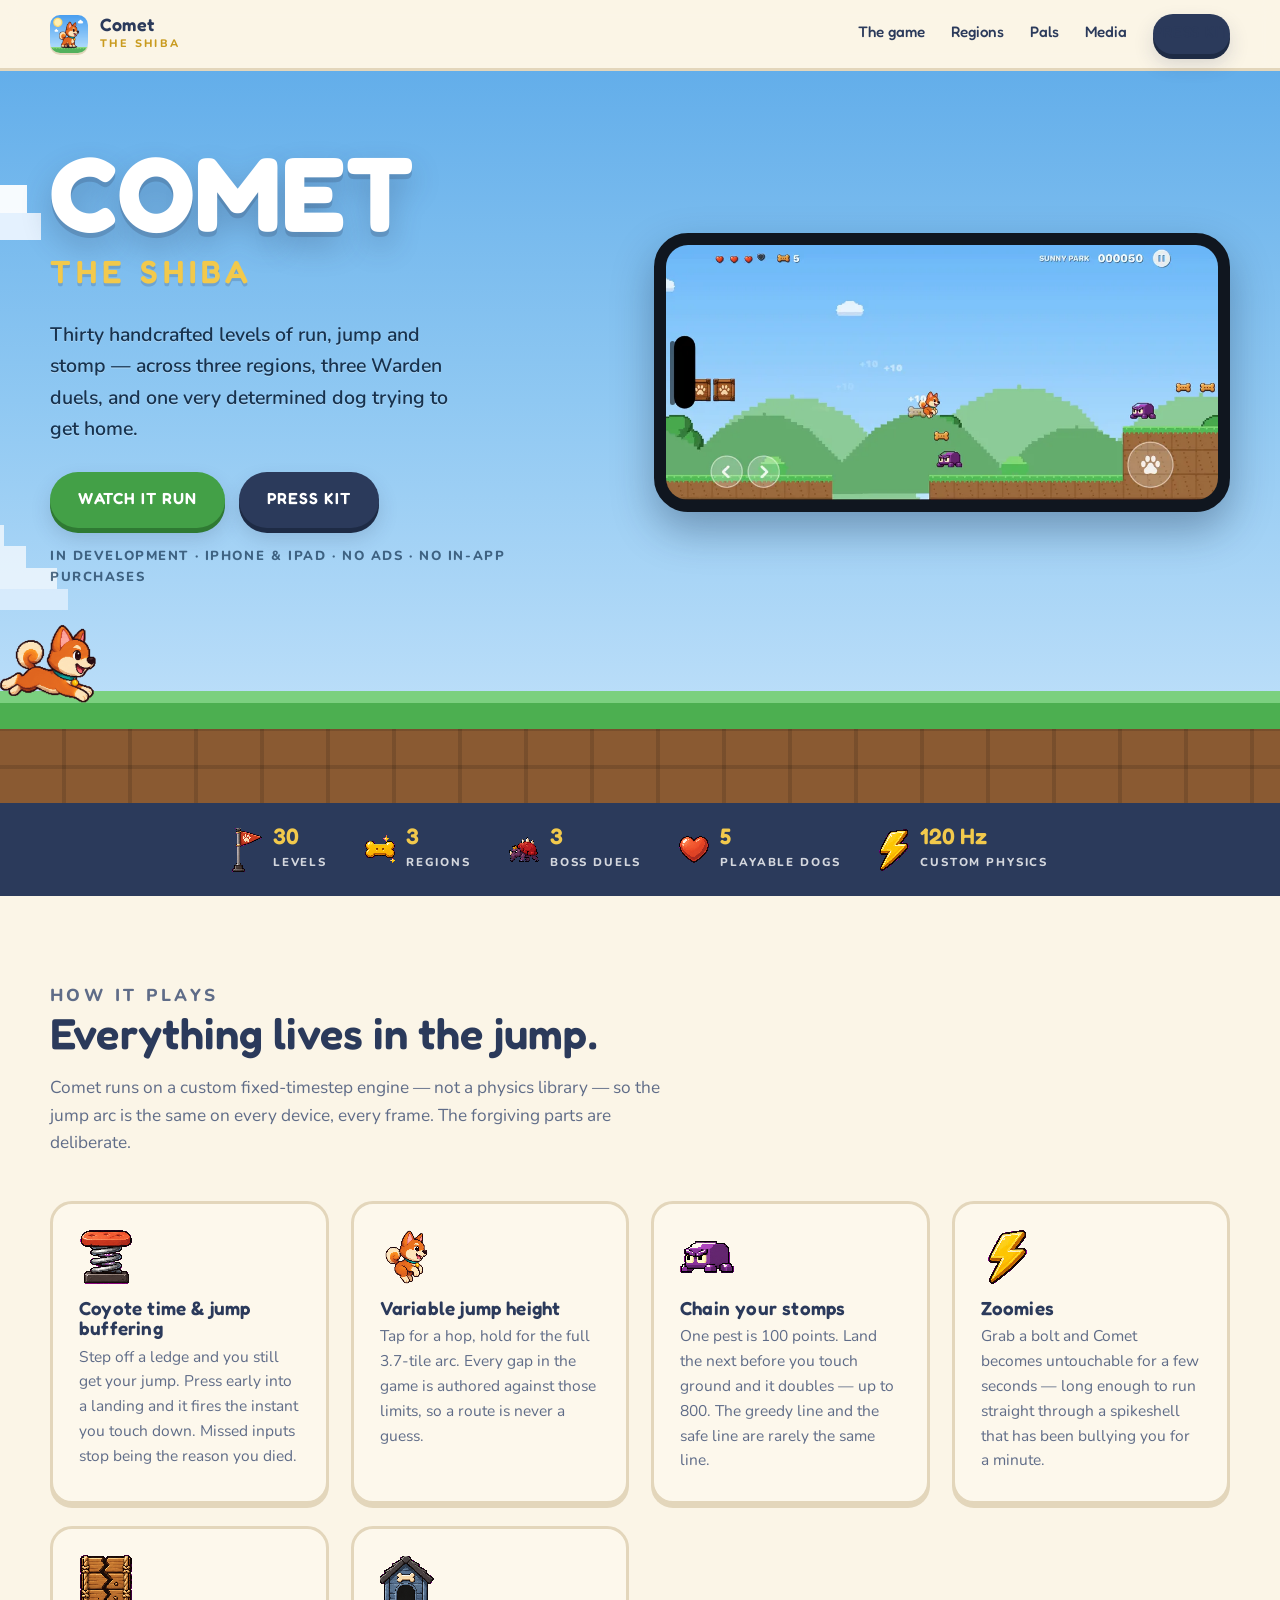
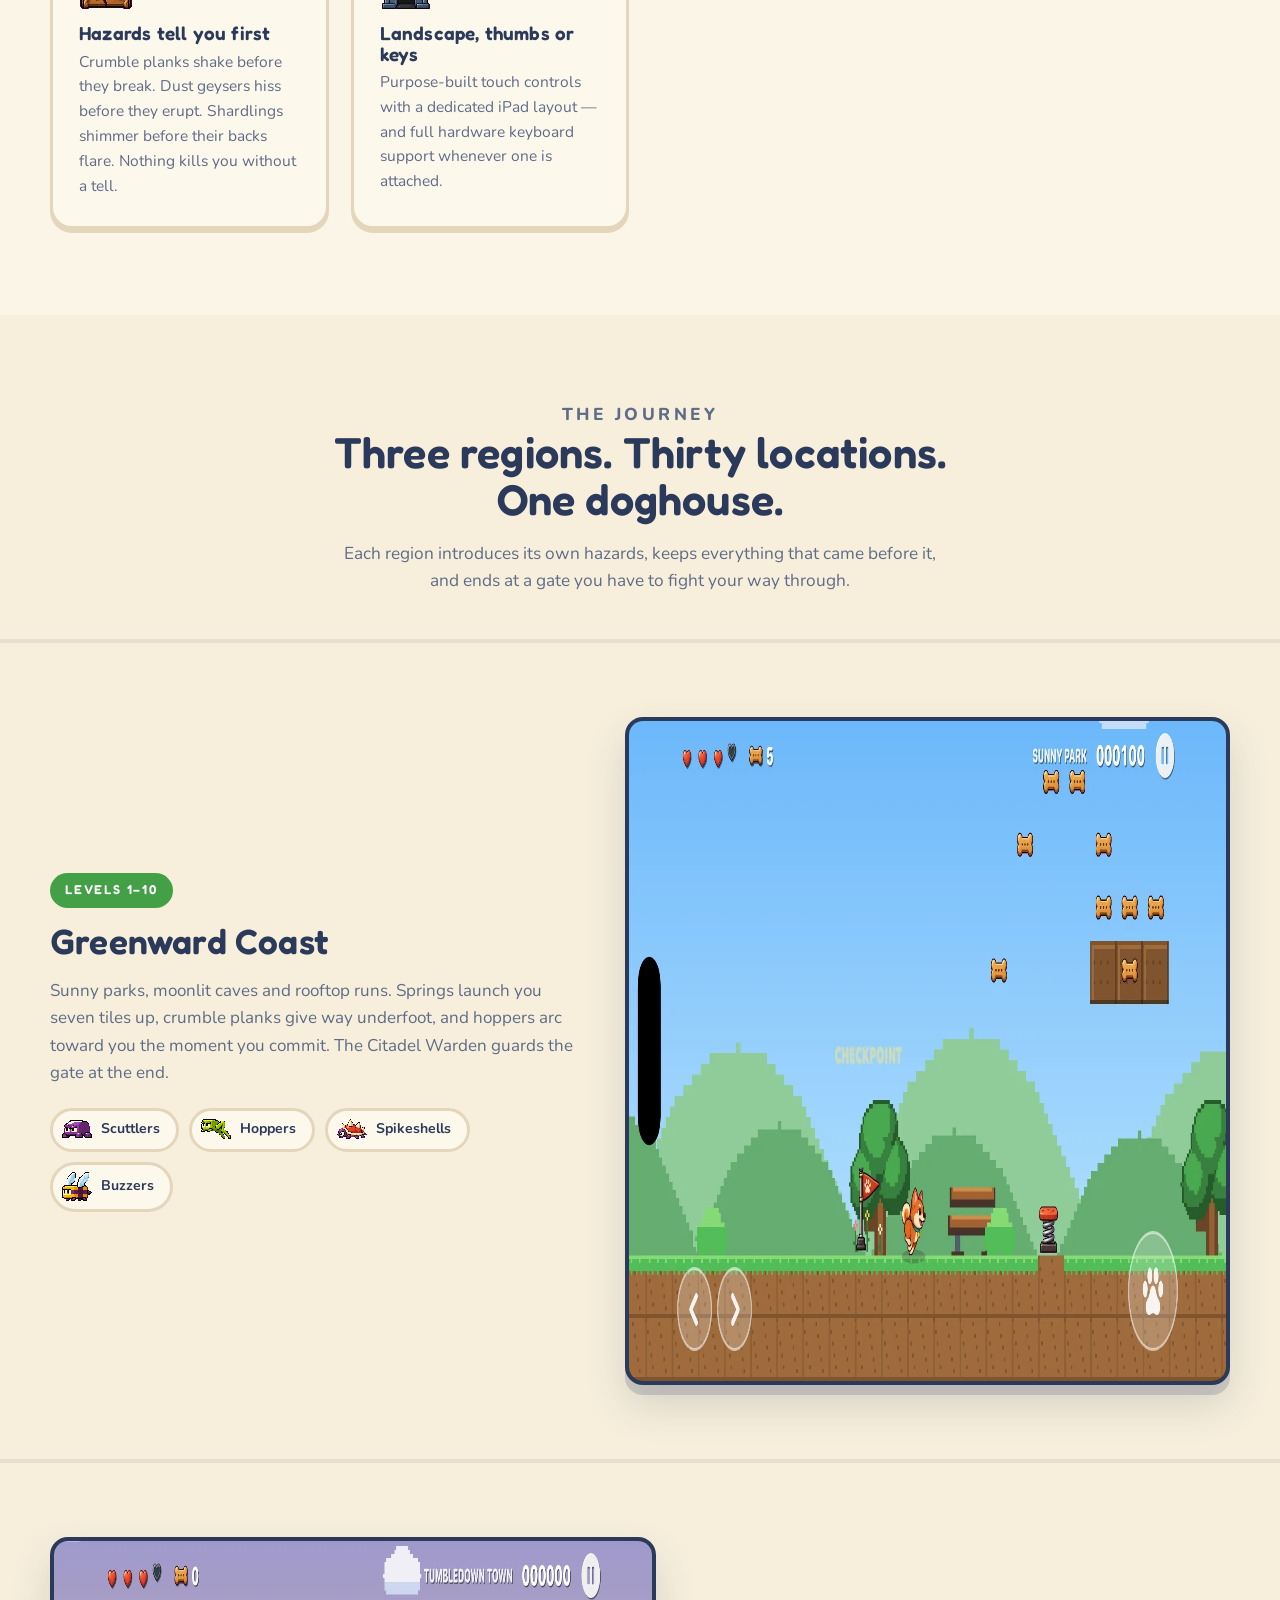
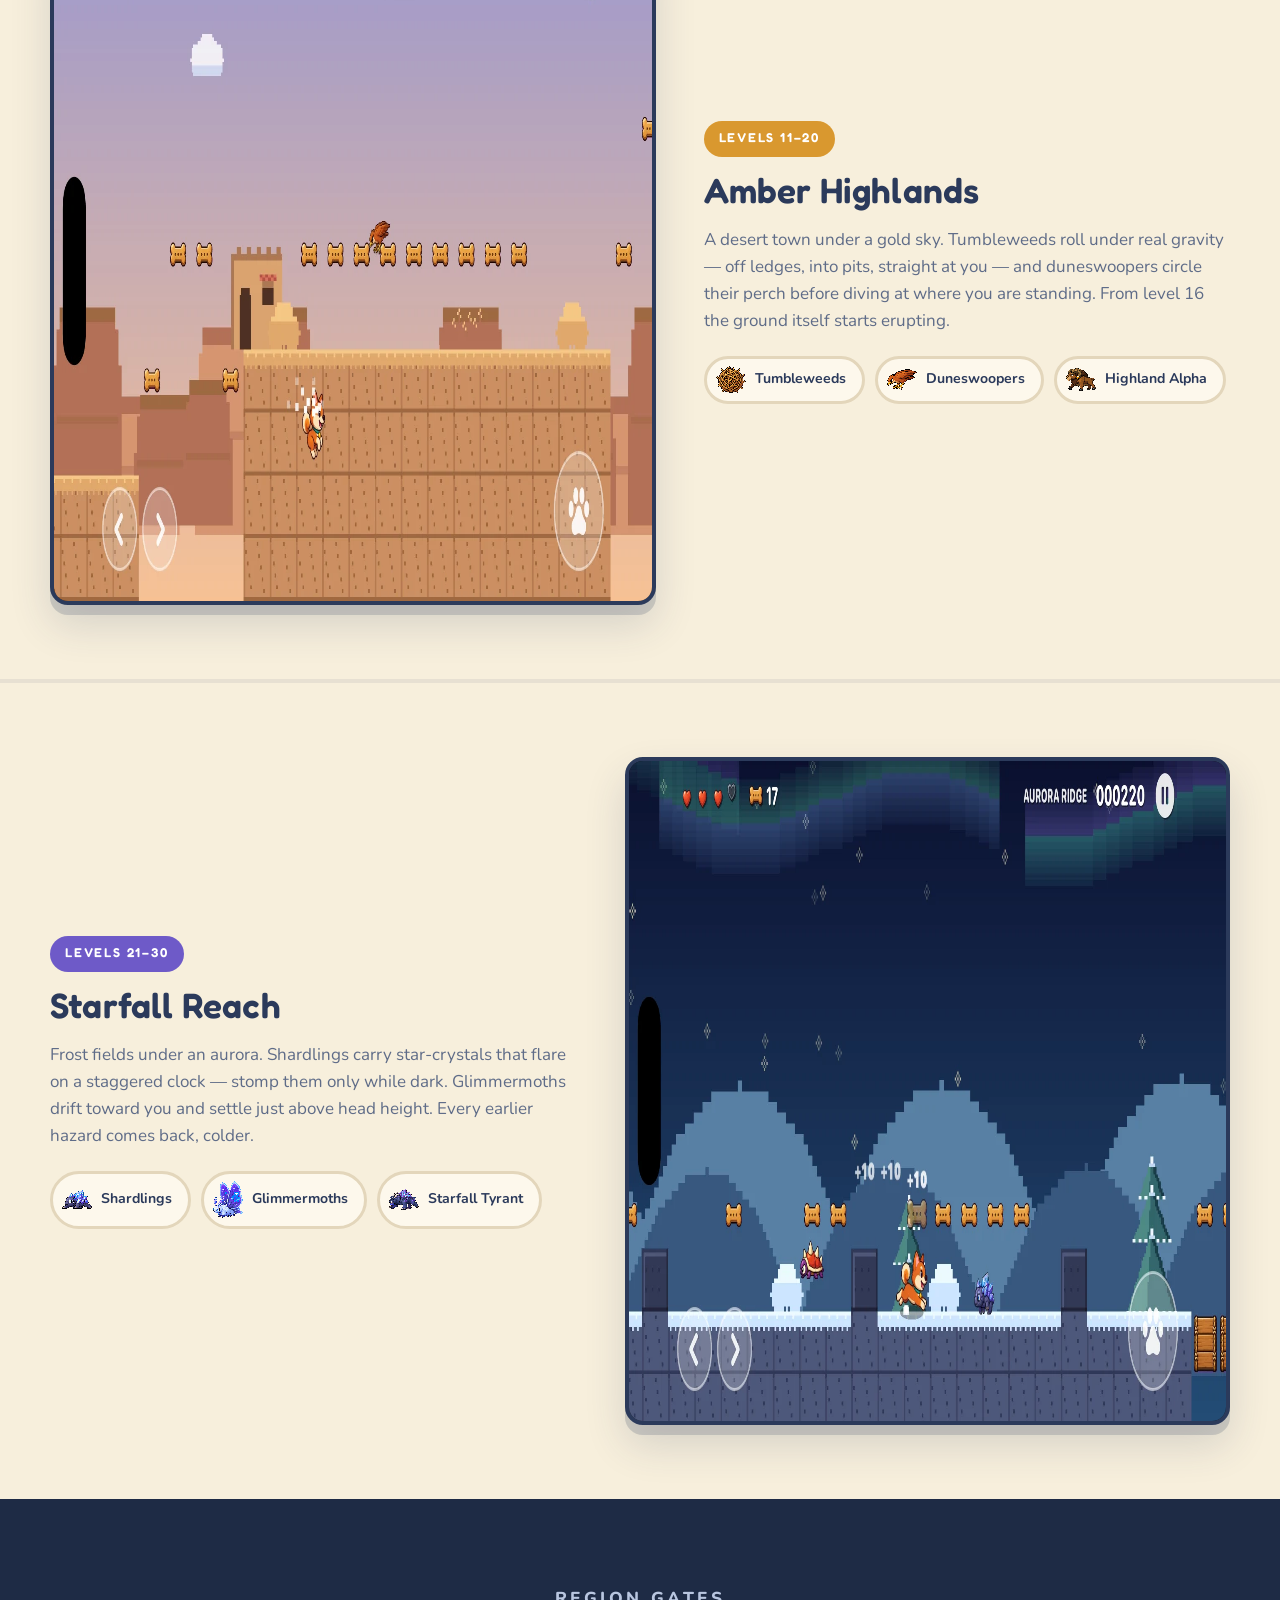
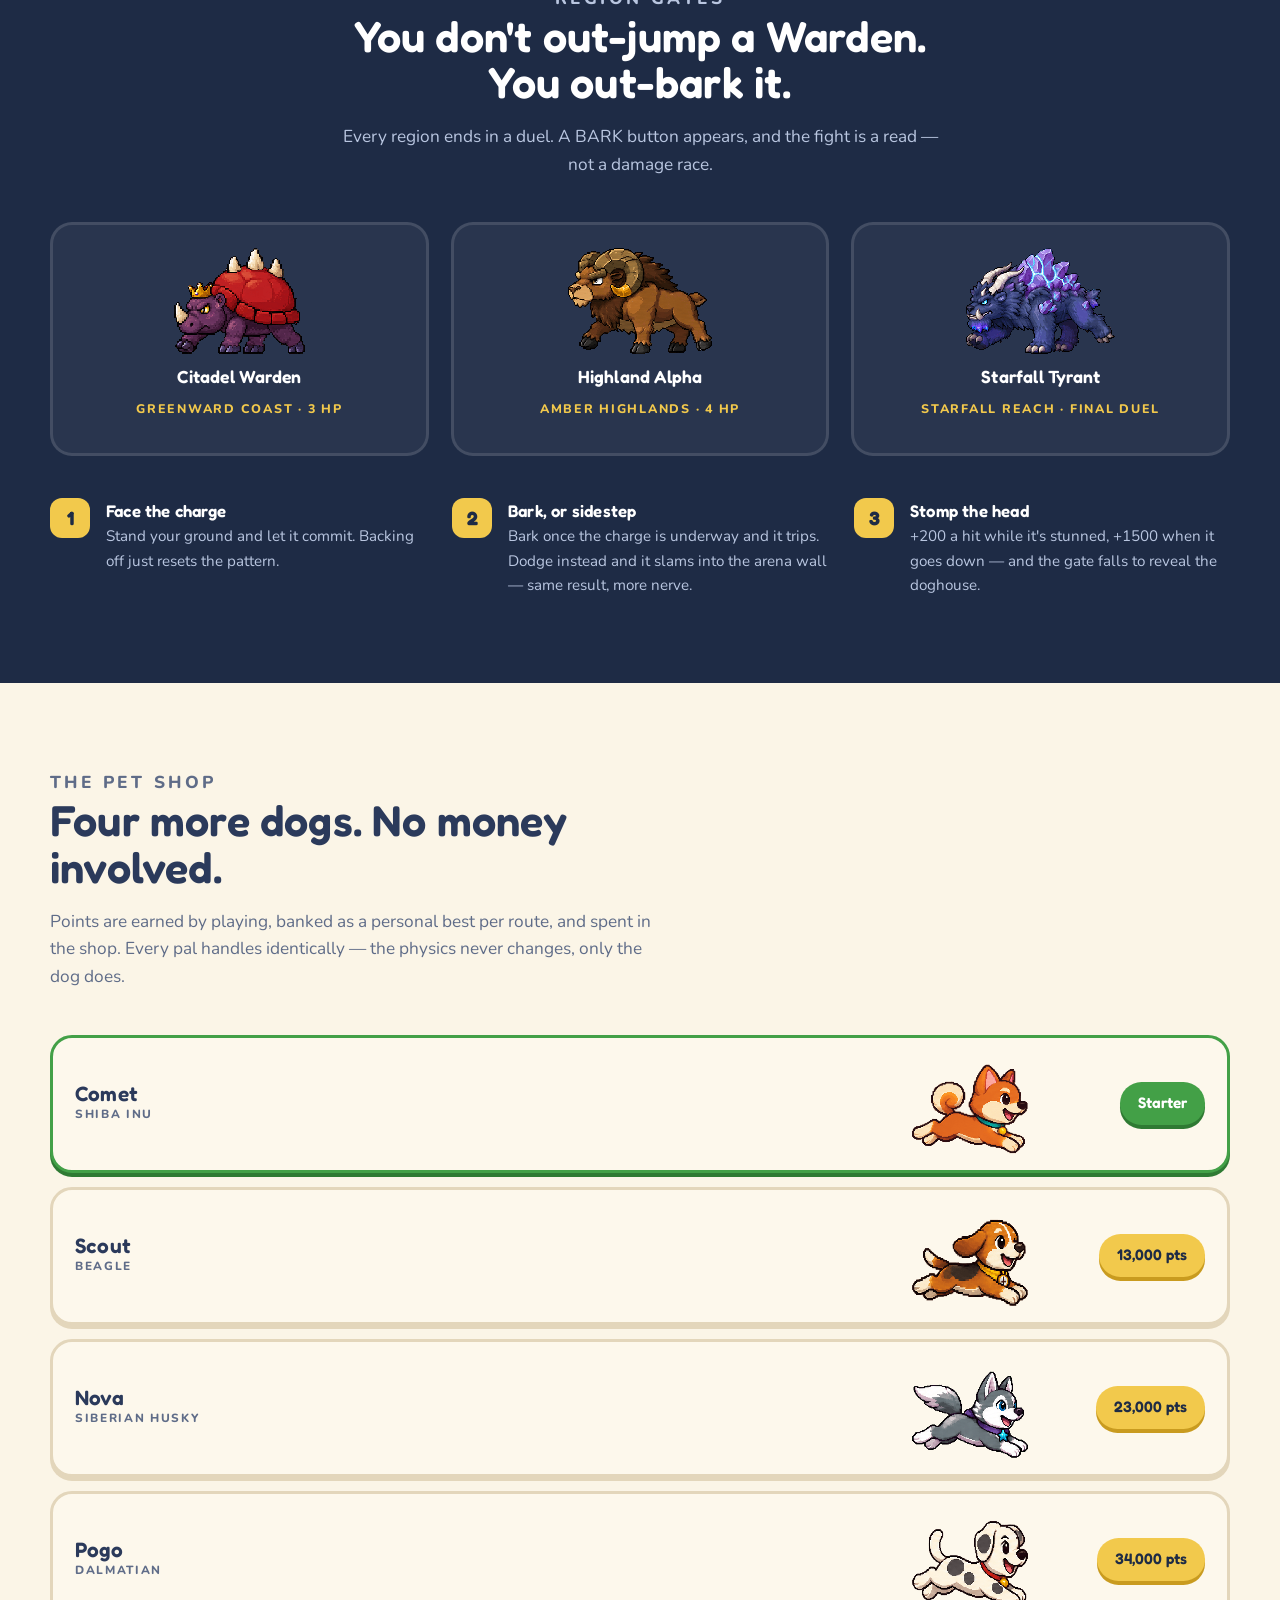
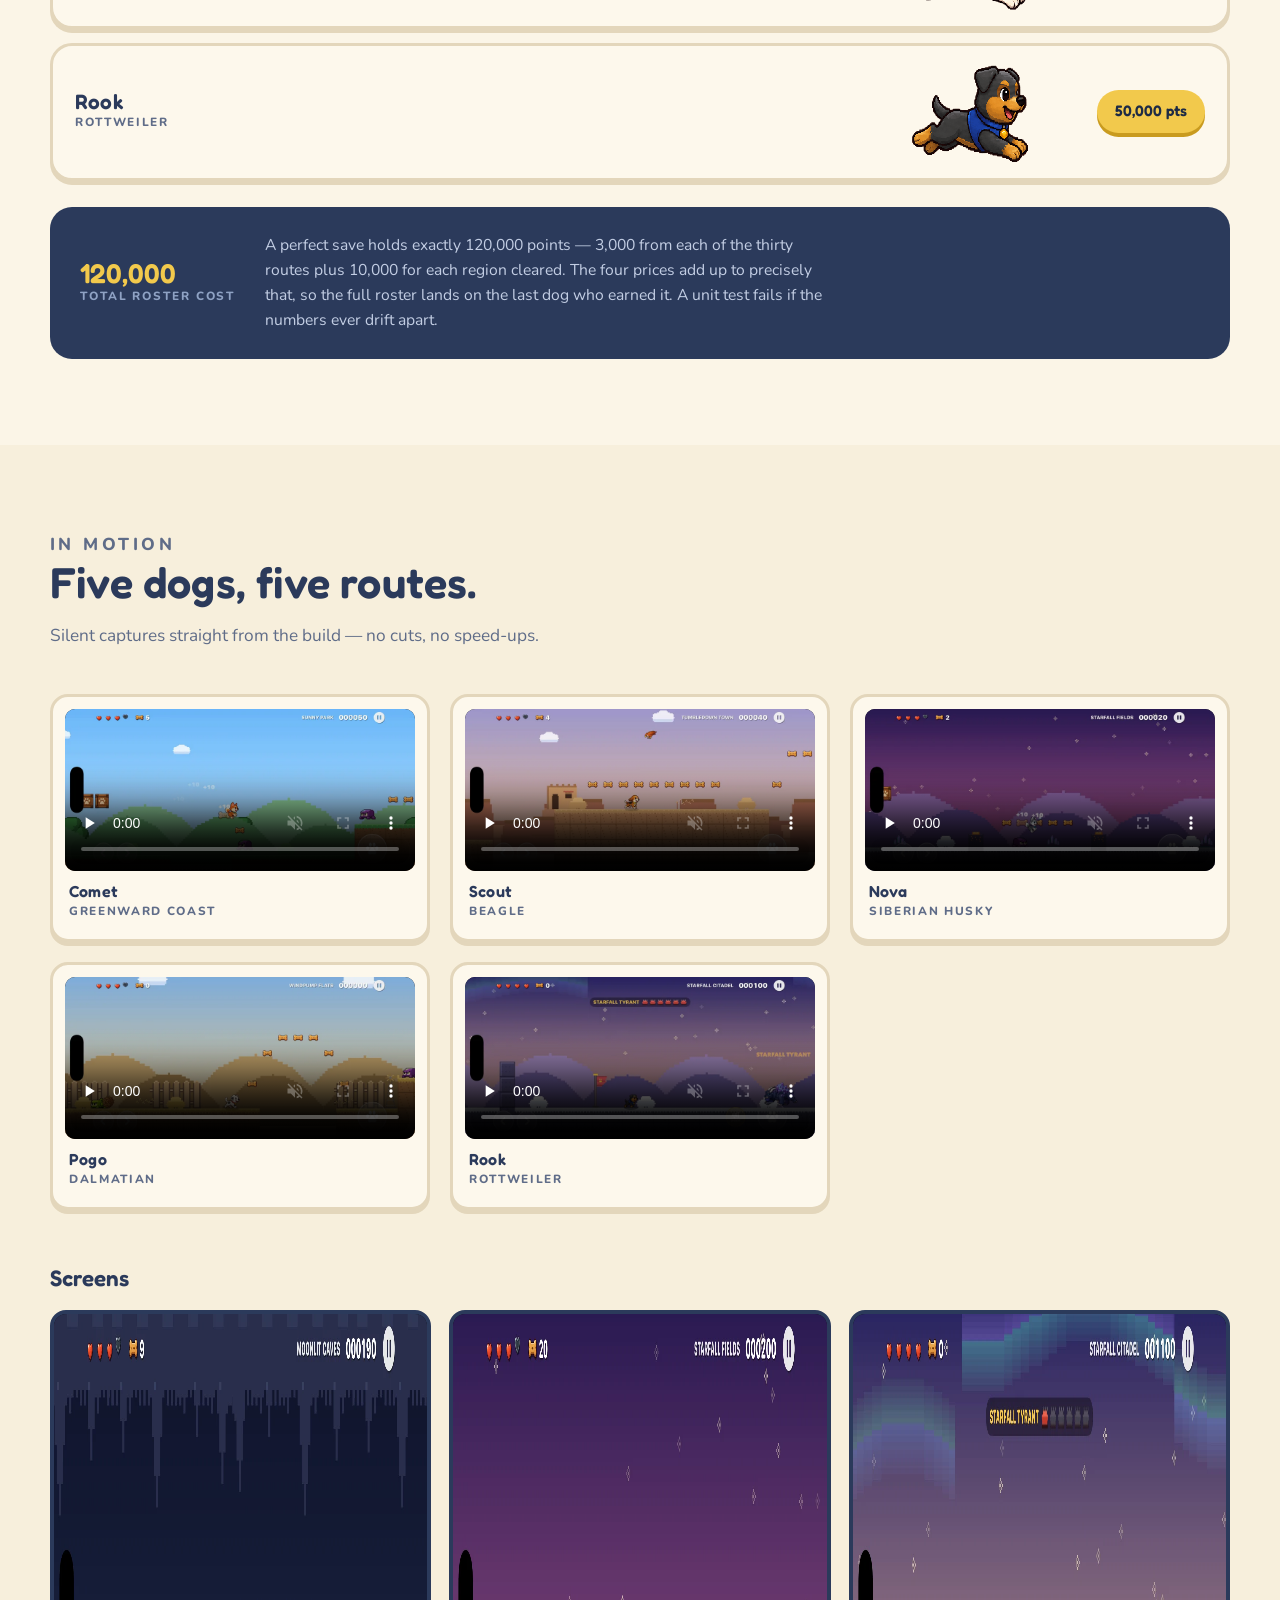
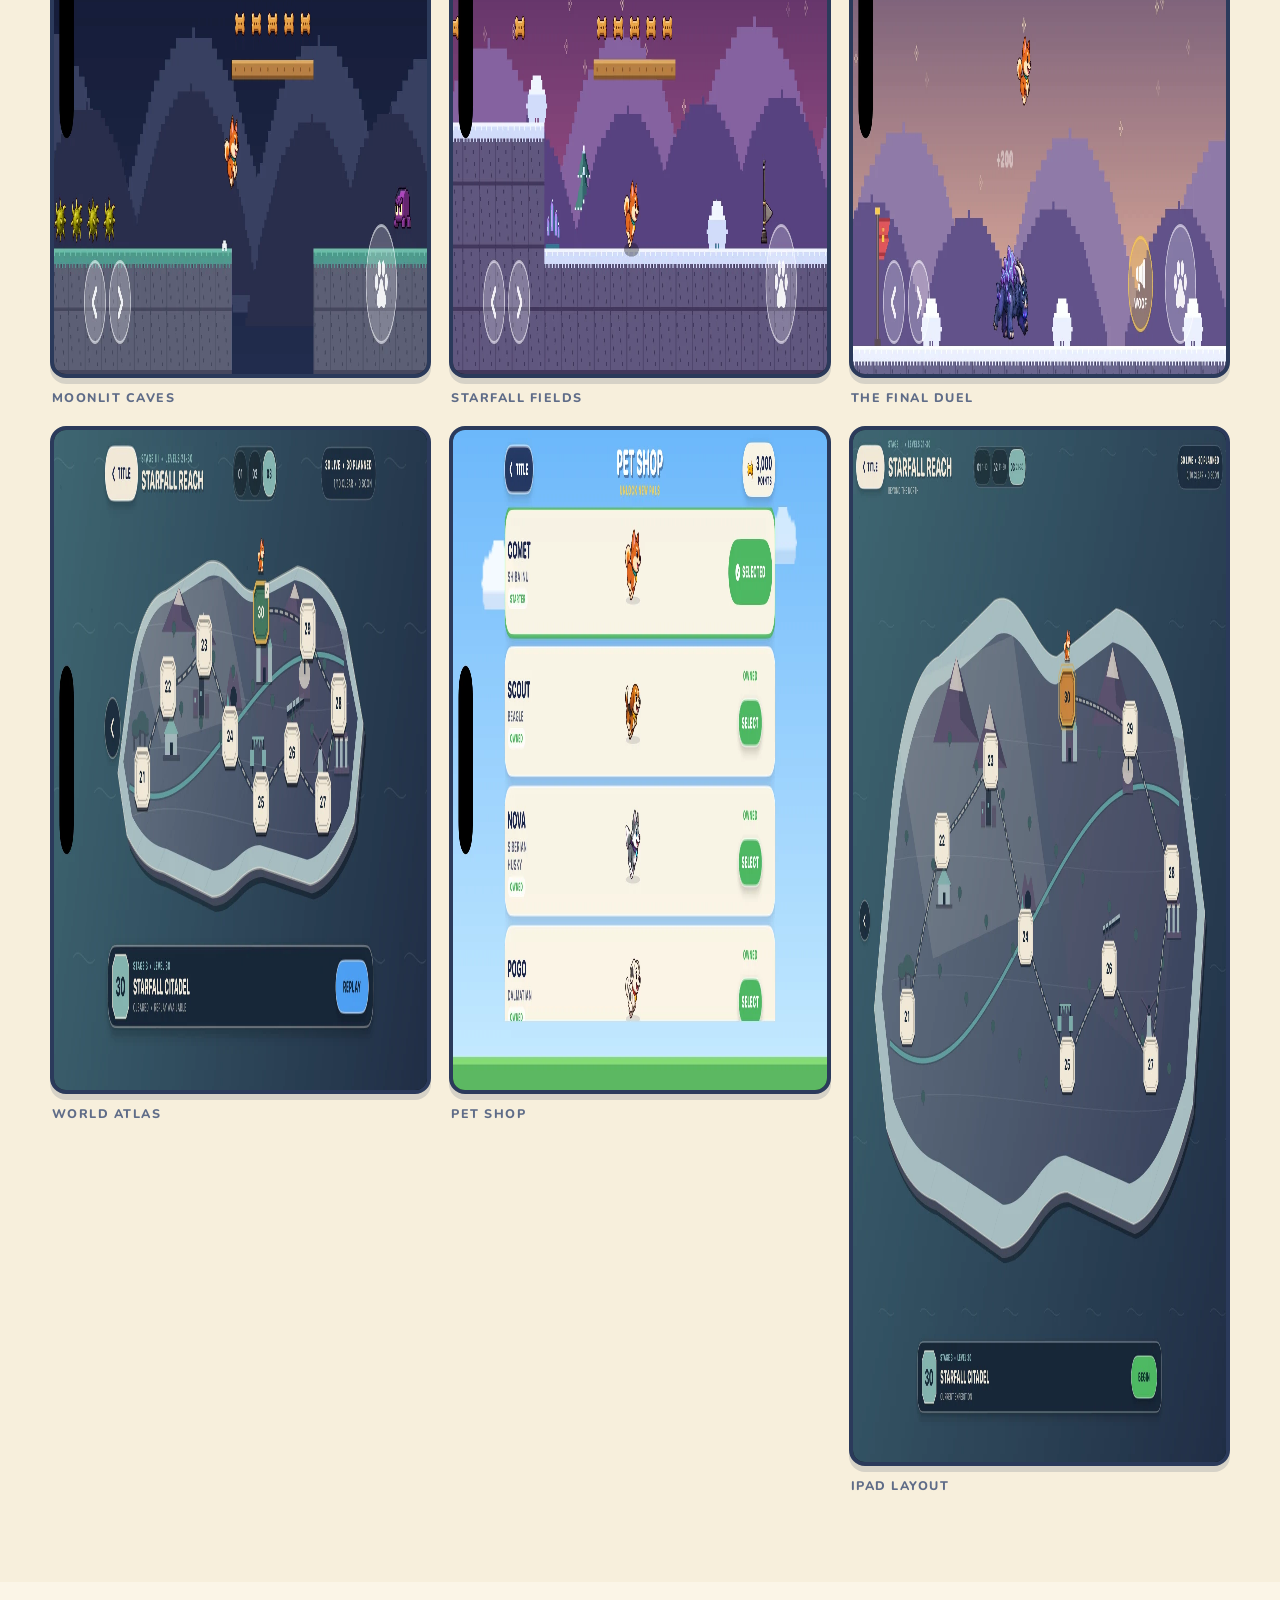
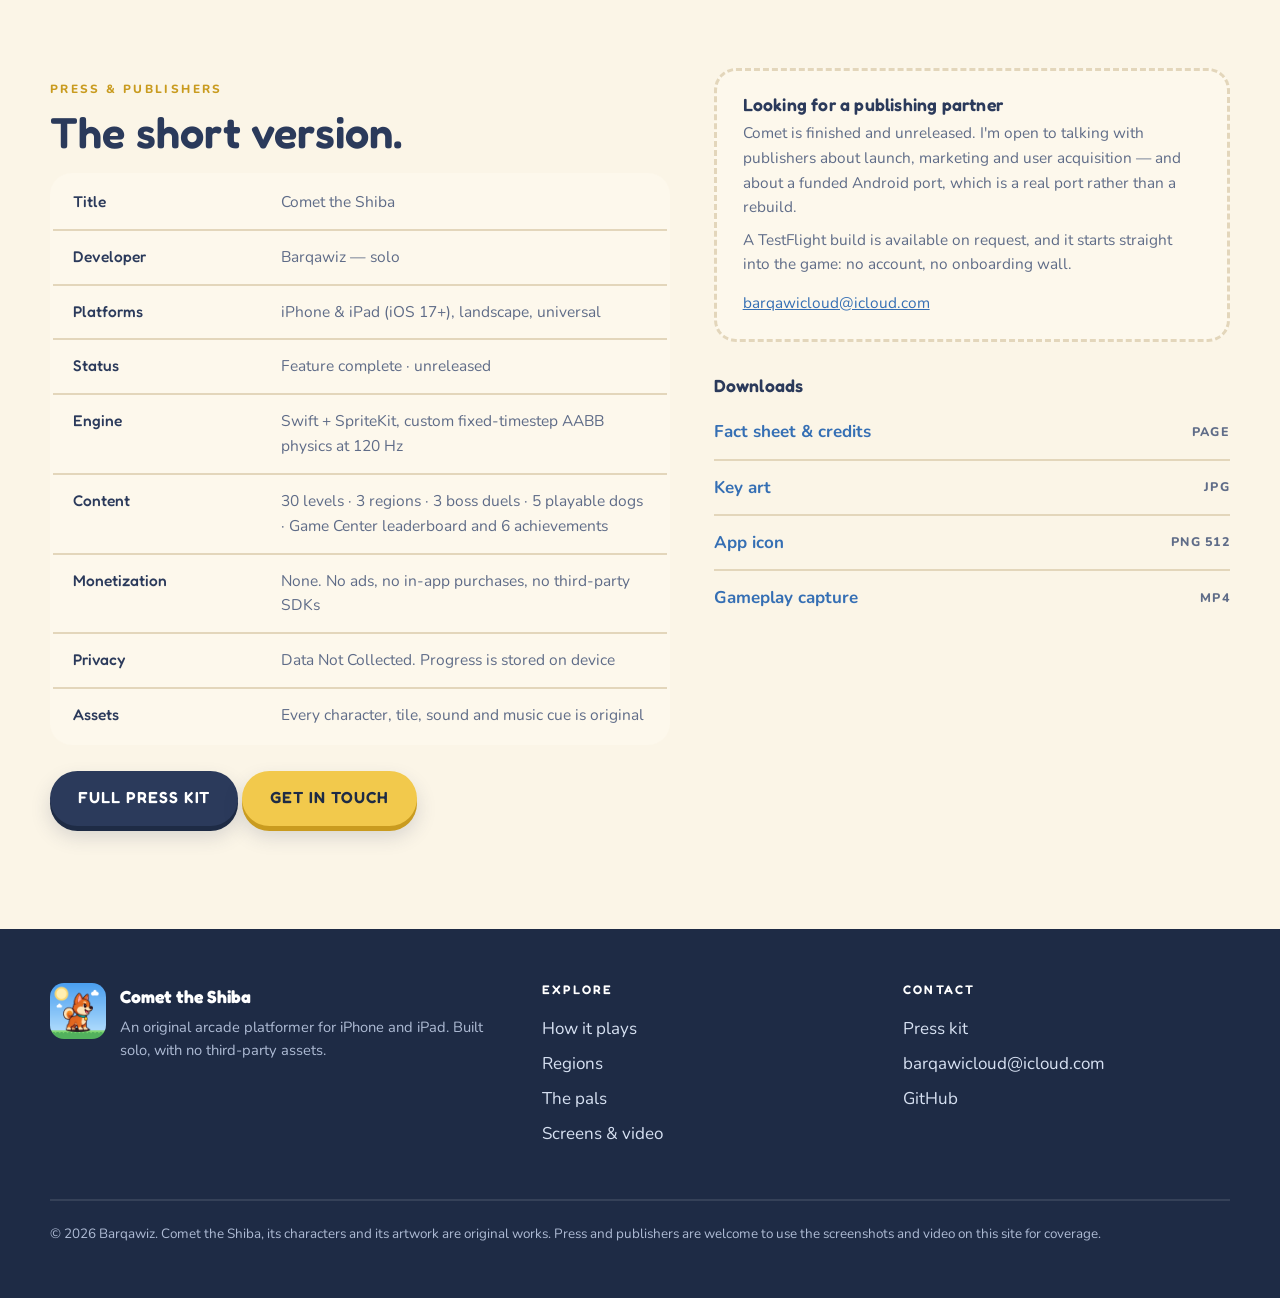
==== index.html @ 54423e8f "publish marketing website for comet" ====
<!DOCTYPE html>
<html lang="en">
<head>
<meta charset="utf-8">
<meta name="viewport" content="width=device-width, initial-scale=1">
<title>Comet the Shiba — a handcrafted arcade platformer for iPhone &amp; iPad</title>
<meta name="description" content="Thirty handcrafted levels, three regions, three Warden duels and five playable dogs. An original pixel-art arcade platformer built for iPhone and iPad. No ads, no in-app purchases, no third-party SDKs.">
<link rel="canonical" href="https://barqawiz.github.io/comet-website/">
<meta property="og:type" content="website">
<meta property="og:title" content="Comet the Shiba — a handcrafted arcade platformer">
<meta property="og:description" content="Run, jump, stomp pests and bark down Wardens across 30 handcrafted levels. Original art, original sound, no ads and no IAP. Coming to iPhone and iPad.">
<meta property="og:image" content="https://barqawiz.github.io/comet-website/assets/img/og.jpg">
<meta property="og:url" content="https://barqawiz.github.io/comet-website/">
<meta name="twitter:card" content="summary_large_image">
<meta name="theme-color" content="#63AEEA">
<link rel="icon" href="favicon.ico" sizes="any">
<link rel="apple-touch-icon" href="assets/apple-touch-icon.png">
<link rel="preconnect" href="https://fonts.googleapis.com">
<link rel="preconnect" href="https://fonts.gstatic.com" crossorigin>
<link href="https://fonts.googleapis.com/css2?family=Fredoka:wght@500;600;700&family=Nunito:wght@400;600;700;800&display=swap" rel="stylesheet">
<link rel="stylesheet" href="assets/css/style.css">
<script type="application/ld+json">
{
  "@context": "https://schema.org",
  "@type": "VideoGame",
  "name": "Comet the Shiba",
  "genre": ["Platformer", "Arcade"],
  "gamePlatform": ["iPhone", "iPad"],
  "operatingSystem": "iOS 17+",
  "applicationCategory": "Game",
  "author": { "@type": "Person", "name": "Barqawiz" },
  "description": "An original handcrafted arcade platformer for iPhone and iPad: 30 levels, three regions, three boss duels and five playable dogs.",
  "image": "https://barqawiz.github.io/comet-website/assets/img/og.jpg"
}
</script>
</head>
<body>
<a class="skip" href="#main">Skip to content</a>

<header class="site-head">
  <div class="wrap">
    <a class="brand" href="./">
      <img src="assets/img/icon.png" alt="" width="38" height="38">
      <span><b>Comet</b><span class="sub">The Shiba</span></span>
    </a>
    <nav class="site-nav" aria-label="Main">
      <a href="#game">The game</a>
      <a href="#regions">Regions</a>
      <a href="#pals">Pals</a>
      <a href="#media">Media</a>
      <a class="btn btn--navy btn--sm" href="press.html">Press kit</a>
    </nav>
  </div>
</header>

<main id="main">

<!-- ============ HERO ============ -->
<section class="hero">
  <div class="cloud c1"></div><div class="cloud c2"></div>
  <div class="cloud c3"></div><div class="cloud c4"></div>

  <div class="wrap hero-grid">
    <div>
      <div class="title-lockup">
        <h1 class="comet">COMET</h1>
        <div class="shiba">The Shiba</div>
      </div>
      <p class="hero-copy">
        Thirty handcrafted levels of run, jump and stomp — across three regions,
        three Warden duels, and one very determined dog trying to get home.
      </p>
      <div class="hero-cta">
        <a class="btn" href="#media">Watch it run</a>
        <a class="btn btn--navy" href="press.html">Press kit</a>
      </div>
      <p class="hero-note">In development · iPhone &amp; iPad · No ads · No in-app purchases</p>
    </div>

    <div class="device">
      <video src="assets/video/preview-comet.mp4" poster="assets/video/preview-comet.webp"
             autoplay muted loop playsinline preload="metadata"
             aria-label="Gameplay of Comet running through Sunny Park"></video>
    </div>
  </div>

  <div class="ground">
    <div class="runner" aria-hidden="true"></div>
    <div class="lip"></div>
    <div class="turf"></div>
    <div class="dirt"></div>
  </div>
</section>

<!-- ============ HUD STRIP ============ -->
<section class="hud" aria-label="At a glance">
  <div class="wrap">
    <ul>
      <li><img class="px" src="assets/img/sprites/checkpoint.png" alt=""><span class="stat"><b>30</b><span>Levels</span></span></li>
      <li><img class="px" src="assets/img/sprites/biscuit-gold.png" alt=""><span class="stat"><b>3</b><span>Regions</span></span></li>
      <li><img class="px" src="assets/img/sprites/warden.png" alt=""><span class="stat"><b>3</b><span>Boss duels</span></span></li>
      <li><img class="px" src="assets/img/sprites/heart.png" alt=""><span class="stat"><b>5</b><span>Playable dogs</span></span></li>
      <li><img class="px" src="assets/img/sprites/bolt.png" alt=""><span class="stat"><b>120 Hz</b><span>Custom physics</span></span></li>
    </ul>
  </div>
</section>

<!-- ============ FEEL ============ -->
<section class="section section--paper" id="game">
  <div class="wrap">
    <div class="section-head">
      <p class="eyebrow">How it plays</p>
      <h2>Everything lives in the jump.</h2>
      <p>Comet runs on a custom fixed-timestep engine — not a physics library — so the jump
         arc is the same on every device, every frame. The forgiving parts are deliberate.</p>
    </div>
    <div class="cards">
      <article class="card">
        <div class="icon"><img class="px" src="assets/img/sprites/spring.png" alt=""></div>
        <h3>Coyote time &amp; jump buffering</h3>
        <p>Step off a ledge and you still get your jump. Press early into a landing and it fires
           the instant you touch down. Missed inputs stop being the reason you died.</p>
      </article>
      <article class="card">
        <div class="icon"><img class="px" src="assets/img/sprites/comet-jump.png" alt=""></div>
        <h3>Variable jump height</h3>
        <p>Tap for a hop, hold for the full 3.7-tile arc. Every gap in the game is authored
           against those limits, so a route is never a guess.</p>
      </article>
      <article class="card">
        <div class="icon"><img class="px" src="assets/img/sprites/scuttler.png" alt=""></div>
        <h3>Chain your stomps</h3>
        <p>One pest is 100 points. Land the next before you touch ground and it doubles —
           up to 800. The greedy line and the safe line are rarely the same line.</p>
      </article>
      <article class="card">
        <div class="icon"><img class="px" src="assets/img/sprites/bolt.png" alt=""></div>
        <h3>Zoomies</h3>
        <p>Grab a bolt and Comet becomes untouchable for a few seconds — long enough to run
           straight through a spikeshell that has been bullying you for a minute.</p>
      </article>
      <article class="card">
        <div class="icon"><img class="px" src="assets/img/sprites/crumble.png" alt=""></div>
        <h3>Hazards tell you first</h3>
        <p>Crumble planks shake before they break. Dust geysers hiss before they erupt.
           Shardlings shimmer before their backs flare. Nothing kills you without a tell.</p>
      </article>
      <article class="card">
        <div class="icon"><img class="px" src="assets/img/sprites/doghouse.png" alt=""></div>
        <h3>Landscape, thumbs or keys</h3>
        <p>Purpose-built touch controls with a dedicated iPad layout — and full hardware
           keyboard support whenever one is attached.</p>
      </article>
    </div>
  </div>
</section>

<!-- ============ REGIONS ============ -->
<section class="section section--cream" id="regions" style="padding-bottom:0">
  <div class="wrap">
    <div class="section-head center">
      <p class="eyebrow">The journey</p>
      <h2>Three regions. Thirty locations. One doghouse.</h2>
      <p>Each region introduces its own hazards, keeps everything that came before it,
         and ends at a gate you have to fight your way through.</p>
    </div>
  </div>

  <article class="region">
    <div class="wrap region-grid">
      <div>
        <div class="region-tag" style="--tint:var(--greenward)">Levels 1–10</div>
        <h3>Greenward Coast</h3>
        <p>Sunny parks, moonlit caves and rooftop runs. Springs launch you seven tiles up,
           crumble planks give way underfoot, and hoppers arc toward you the moment you commit.
           The Citadel Warden guards the gate at the end.</p>
        <ul class="chips">
          <li class="chip"><img class="px" src="assets/img/sprites/scuttler.png" alt="">Scuttlers</li>
          <li class="chip"><img class="px" src="assets/img/sprites/hopper.png" alt="">Hoppers</li>
          <li class="chip"><img class="px" src="assets/img/sprites/spikeshell.png" alt="">Spikeshells</li>
          <li class="chip"><img class="px" src="assets/img/sprites/buzzer.png" alt="">Buzzers</li>
        </ul>
      </div>
      <figure class="shot" style="margin:0">
        <img src="assets/img/shots/01-sunny-park.webp" width="1434" height="660" loading="lazy"
             alt="Comet running through Sunny Park past a checkpoint flag, biscuits floating above a bench and a spring.">
      </figure>
    </div>
  </article>

  <article class="region region--flip">
    <div class="wrap region-grid">
      <div>
        <div class="region-tag" style="--tint:var(--amber)">Levels 11–20</div>
        <h3>Amber Highlands</h3>
        <p>A desert town under a gold sky. Tumbleweeds roll under real gravity — off ledges,
           into pits, straight at you — and duneswoopers circle their perch before diving at
           where you are standing. From level 16 the ground itself starts erupting.</p>
        <ul class="chips">
          <li class="chip"><img class="px" src="assets/img/sprites/tumbleweed.png" alt="">Tumbleweeds</li>
          <li class="chip"><img class="px" src="assets/img/sprites/swooper.png" alt="">Duneswoopers</li>
          <li class="chip"><img class="px" src="assets/img/sprites/alpha.png" alt="">Highland Alpha</li>
        </ul>
      </div>
      <figure class="shot" style="margin:0">
        <img src="assets/img/shots/03-amber-highlands.webp" width="1434" height="660" loading="lazy"
             alt="The Amber Highlands desert town level with warm gold skies and adobe buildings.">
      </figure>
    </div>
  </article>

  <article class="region">
    <div class="wrap region-grid">
      <div>
        <div class="region-tag" style="--tint:var(--starfall)">Levels 21–30</div>
        <h3>Starfall Reach</h3>
        <p>Frost fields under an aurora. Shardlings carry star-crystals that flare on a
           staggered clock — stomp them only while dark. Glimmermoths drift toward you and
           settle just above head height. Every earlier hazard comes back, colder.</p>
        <ul class="chips">
          <li class="chip"><img class="px" src="assets/img/sprites/shardling.png" alt="">Shardlings</li>
          <li class="chip"><img class="px" src="assets/img/sprites/glimmermoth.png" alt="">Glimmermoths</li>
          <li class="chip"><img class="px" src="assets/img/sprites/tyrant.png" alt="">Starfall Tyrant</li>
        </ul>
      </div>
      <figure class="shot" style="margin:0">
        <img src="assets/img/shots/05-aurora-ridge.webp" width="1434" height="660" loading="lazy"
             alt="Aurora Ridge at dusk with meteor rings in the sky and a shardling on the path ahead.">
      </figure>
    </div>
  </article>
</section>

<!-- ============ BOSSES ============ -->
<section class="section bosses">
  <div class="wrap">
    <div class="section-head center">
      <p class="eyebrow">Region gates</p>
      <h2 style="color:#fff">You don't out-jump a Warden. You out-bark it.</h2>
      <p>Every region ends in a duel. A BARK button appears, and the fight is a read —
         not a damage race.</p>
    </div>

    <div class="boss-row">
      <div class="boss">
        <img class="px" src="assets/img/sprites/warden.png" alt="The Citadel Warden">
        <h3>Citadel Warden</h3>
        <p class="hp">Greenward Coast · 3 HP</p>
      </div>
      <div class="boss">
        <img class="px" src="assets/img/sprites/alpha.png" alt="The Highland Alpha">
        <h3>Highland Alpha</h3>
        <p class="hp">Amber Highlands · 4 HP</p>
      </div>
      <div class="boss">
        <img class="px" src="assets/img/sprites/tyrant.png" alt="The Starfall Tyrant">
        <h3>Starfall Tyrant</h3>
        <p class="hp">Starfall Reach · Final duel</p>
      </div>
    </div>

    <div class="steps">
      <div class="step">
        <h4>Face the charge</h4>
        <p>Stand your ground and let it commit. Backing off just resets the pattern.</p>
      </div>
      <div class="step">
        <h4>Bark, or sidestep</h4>
        <p>Bark once the charge is underway and it trips. Dodge instead and it slams
           into the arena wall — same result, more nerve.</p>
      </div>
      <div class="step">
        <h4>Stomp the head</h4>
        <p>+200 a hit while it's stunned, +1500 when it goes down — and the gate falls
           to reveal the doghouse.</p>
      </div>
    </div>
  </div>
</section>

<!-- ============ PALS ============ -->
<section class="section section--paper" id="pals">
  <div class="wrap">
    <div class="section-head">
      <p class="eyebrow">The pet shop</p>
      <h2>Four more dogs. No money involved.</h2>
      <p>Points are earned by playing, banked as a personal best per route, and spent in
         the shop. Every pal handles identically — the physics never changes, only the dog does.</p>
    </div>

    <div class="pal pal--starter">
      <div><h3>Comet</h3><div class="breed">Shiba Inu</div></div>
      <div class="pal-sprite px" style="background-image:url(assets/img/sprites/comet-run.png)" role="img" aria-label="Comet the Shiba Inu running"></div>
      <div class="price price--free">Starter</div>
    </div>
    <div class="pal">
      <div><h3>Scout</h3><div class="breed">Beagle</div></div>
      <div class="pal-sprite px" style="background-image:url(assets/img/sprites/scout-run.png)" role="img" aria-label="Scout the Beagle running"></div>
      <div class="price">13,000 pts</div>
    </div>
    <div class="pal">
      <div><h3>Nova</h3><div class="breed">Siberian Husky</div></div>
      <div class="pal-sprite px" style="background-image:url(assets/img/sprites/nova-run.png)" role="img" aria-label="Nova the Siberian Husky running"></div>
      <div class="price">23,000 pts</div>
    </div>
    <div class="pal">
      <div><h3>Pogo</h3><div class="breed">Dalmatian</div></div>
      <div class="pal-sprite px" style="background-image:url(assets/img/sprites/pogo-run.png)" role="img" aria-label="Pogo the Dalmatian running"></div>
      <div class="price">34,000 pts</div>
    </div>
    <div class="pal">
      <div><h3>Rook</h3><div class="breed">Rottweiler</div></div>
      <div class="pal-sprite px" style="background-image:url(assets/img/sprites/rook-run.png)" role="img" aria-label="Rook the Rottweiler running"></div>
      <div class="price">50,000 pts</div>
    </div>

    <div class="economy">
      <div>
        <div class="sum">120,000</div>
        <div style="font-size:.74rem;letter-spacing:.16em;text-transform:uppercase;font-weight:800;color:#8FA2C4">Total roster cost</div>
      </div>
      <p>A perfect save holds exactly 120,000 points — 3,000 from each of the thirty routes
         plus 10,000 for each region cleared. The four prices add up to precisely that,
         so the full roster lands on the last dog who earned it. A unit test fails if the
         numbers ever drift apart.</p>
    </div>
  </div>
</section>

<!-- ============ MEDIA ============ -->
<section class="section section--cream" id="media">
  <div class="wrap">
    <div class="section-head">
      <p class="eyebrow">In motion</p>
      <h2>Five dogs, five routes.</h2>
      <p>Silent captures straight from the build — no cuts, no speed-ups.</p>
    </div>
    <div class="reels">
      <figure class="reel" style="margin:0">
        <video src="assets/video/preview-comet.mp4" poster="assets/video/preview-comet.webp" controls muted loop playsinline preload="none"></video>
        <h4>Comet</h4><span>Greenward Coast</span>
      </figure>
      <figure class="reel" style="margin:0">
        <video src="assets/video/preview-scout.mp4" poster="assets/video/preview-scout.webp" controls muted loop playsinline preload="none"></video>
        <h4>Scout</h4><span>Beagle</span>
      </figure>
      <figure class="reel" style="margin:0">
        <video src="assets/video/preview-nova.mp4" poster="assets/video/preview-nova.webp" controls muted loop playsinline preload="none"></video>
        <h4>Nova</h4><span>Siberian Husky</span>
      </figure>
      <figure class="reel" style="margin:0">
        <video src="assets/video/preview-pogo.mp4" poster="assets/video/preview-pogo.webp" controls muted loop playsinline preload="none"></video>
        <h4>Pogo</h4><span>Dalmatian</span>
      </figure>
      <figure class="reel" style="margin:0">
        <video src="assets/video/preview-rook.mp4" poster="assets/video/preview-rook.webp" controls muted loop playsinline preload="none"></video>
        <h4>Rook</h4><span>Rottweiler</span>
      </figure>
    </div>

    <h3 style="margin:56px 0 20px;font-size:1.4rem">Screens</h3>
    <div class="gallery" id="gallery">
      <figure style="margin:0">
        <button type="button" data-full="assets/img/shots/02-moonlit-caves.webp"><img src="assets/img/shots/02-moonlit-caves.webp" width="1434" height="660" loading="lazy" alt="Moonlit Caves, a night-themed level lit by cave crystals."></button>
        <figcaption>Moonlit Caves</figcaption>
      </figure>
      <figure style="margin:0">
        <button type="button" data-full="assets/img/shots/04-starfall-fields.webp"><img src="assets/img/shots/04-starfall-fields.webp" width="1434" height="660" loading="lazy" alt="Starfall Fields at dusk with star crystals along the route."></button>
        <figcaption>Starfall Fields</figcaption>
      </figure>
      <figure style="margin:0">
        <button type="button" data-full="assets/img/shots/06-starfall-tyrant-duel.webp"><img src="assets/img/shots/06-starfall-tyrant-duel.webp" width="1434" height="660" loading="lazy" alt="The Starfall Tyrant duel with the BARK button and HP pips on screen."></button>
        <figcaption>The final duel</figcaption>
      </figure>
      <figure style="margin:0">
        <button type="button" data-full="assets/img/shots/07-world-atlas.webp"><img src="assets/img/shots/07-world-atlas.webp" width="1434" height="660" loading="lazy" alt="The world atlas showing thirty locations across three regions."></button>
        <figcaption>World atlas</figcaption>
      </figure>
      <figure style="margin:0">
        <button type="button" data-full="assets/img/shots/08-pet-shop.webp"><img src="assets/img/shots/08-pet-shop.webp" width="1434" height="660" loading="lazy" alt="The pet shop listing Comet, Scout, Nova and Pogo with their breeds and prices."></button>
        <figcaption>Pet shop</figcaption>
      </figure>
      <figure style="margin:0">
        <button type="button" data-full="assets/img/ipad/07-world-atlas.webp"><img src="assets/img/ipad/07-world-atlas.webp" width="1376" height="1032" loading="lazy" alt="The world atlas on iPad, using the dedicated tablet layout."></button>
        <figcaption>iPad layout</figcaption>
      </figure>
    </div>
  </div>
</section>

<!-- ============ PRESS ============ -->
<section class="section section--paper" id="press">
  <div class="wrap split">
    <div>
      <p class="eyebrow">Press &amp; publishers</p>
      <h2>The short version.</h2>
      <table class="facts">
        <tr><th>Title</th><td>Comet the Shiba</td></tr>
        <tr><th>Developer</th><td>Barqawiz — solo</td></tr>
        <tr><th>Platforms</th><td>iPhone &amp; iPad (iOS 17+), landscape, universal</td></tr>
        <tr><th>Status</th><td>Feature complete · unreleased</td></tr>
        <tr><th>Engine</th><td>Swift + SpriteKit, custom fixed-timestep AABB physics at 120 Hz</td></tr>
        <tr><th>Content</th><td>30 levels · 3 regions · 3 boss duels · 5 playable dogs · Game Center leaderboard and 6 achievements</td></tr>
        <tr><th>Monetization</th><td>None. No ads, no in-app purchases, no third-party SDKs</td></tr>
        <tr><th>Privacy</th><td>Data Not Collected. Progress is stored on device</td></tr>
        <tr><th>Assets</th><td>Every character, tile, sound and music cue is original</td></tr>
      </table>
      <p style="margin-top:26px">
        <a class="btn btn--navy" href="press.html">Full press kit</a>
        <a class="btn btn--gold" href="mailto:barqawicloud@icloud.com?subject=Comet%20the%20Shiba">Get in touch</a>
      </p>
    </div>

    <div>
      <div class="callout">
        <h3>Looking for a publishing partner</h3>
        <p>Comet is finished and unreleased. I'm open to talking with publishers about
           launch, marketing and user acquisition — and about a funded Android port,
           which is a real port rather than a rebuild.</p>
        <p>A TestFlight build is available on request, and it starts straight into the game:
           no account, no onboarding wall.</p>
        <p style="margin-top:14px"><a href="mailto:barqawicloud@icloud.com?subject=Comet%20the%20Shiba%20—%20publishing">barqawicloud@icloud.com</a></p>
      </div>

      <h3 style="margin:34px 0 10px;font-size:1.1rem">Downloads</h3>
      <ul class="download-list">
        <li><a href="press.html">Fact sheet &amp; credits</a><span class="meta">Page</span></li>
        <li><a href="assets/img/og.jpg" download>Key art</a><span class="meta">JPG</span></li>
        <li><a href="assets/img/icon.png" download>App icon</a><span class="meta">PNG 512</span></li>
        <li><a href="assets/video/preview-comet.mp4" download>Gameplay capture</a><span class="meta">MP4</span></li>
      </ul>
    </div>
  </div>
</section>

</main>

<footer class="site-foot">
  <div class="wrap">
    <div class="foot-brand">
      <img src="assets/img/icon.png" alt="" width="56" height="56">
      <div>
        <b>Comet the Shiba</b>
        <p style="margin:4px 0 0;font-size:.92rem">An original arcade platformer for iPhone and iPad.
           Built solo, with no third-party assets.</p>
      </div>
    </div>
    <div>
      <h4>Explore</h4>
      <a href="#game">How it plays</a>
      <a href="#regions">Regions</a>
      <a href="#pals">The pals</a>
      <a href="#media">Screens &amp; video</a>
    </div>
    <div>
      <h4>Contact</h4>
      <a href="press.html">Press kit</a>
      <a href="mailto:barqawicloud@icloud.com">barqawicloud@icloud.com</a>
      <a href="https://github.com/Barqawiz">GitHub</a>
    </div>
    <p class="fine">© 2026 Barqawiz. Comet the Shiba, its characters and its artwork are original works.
       Press and publishers are welcome to use the screenshots and video on this site for coverage.</p>
  </div>
</footer>

<dialog class="lightbox" id="lightbox">
  <button class="close" type="button" aria-label="Close">×</button>
  <img src="" alt="">
</dialog>

<script src="assets/js/main.js" defer></script>
</body>
</html>
---- assets/css/style.css ----
/* Comet the Shiba — site styles.
   The palette, the rounded buttons and the cream cards are lifted from the
   game's own UI so the site and the app read as one thing. */

:root {
  /* sky */
  --sky-1: #63AEEA;
  --sky-2: #8FC8F2;
  --sky-3: #C9E5FB;
  /* ground */
  --grass: #4CAF50;
  --grass-lip: #7BD07F;
  --grass-dark: #3B8E3F;
  --soil: #8A5A32;
  --soil-dark: #6E4526;
  /* surfaces */
  --cream: #F7EFDC;
  --cream-hi: #FDF8EC;
  --cream-edge: #E3D6BB;
  --paper: #FBF5E7;
  /* ink */
  --navy: #2B3A5B;
  --navy-deep: #1E2B45;
  --ink-soft: #5F6C88;
  /* accents */
  --gold: #F2C94C;
  --gold-dark: #C99B1F;
  --orange: #E76E22;
  --red: #E05252;
  --red-dark: #B93E3E;
  --green: #43A047;
  --green-dark: #2F7A33;
  --blue: #4A90E2;
  --blue-dark: #356FB4;
  /* regions */
  --greenward: #43A047;
  --amber: #D9982F;
  --starfall: #6E5AC8;

  --shadow-card: 0 4px 0 var(--cream-edge), 0 12px 28px rgba(43, 58, 91, .12);
  --radius: 22px;
  --maxw: 1180px;
  color-scheme: light;
}

* { box-sizing: border-box; }

html { scroll-behavior: smooth; }
@media (prefers-reduced-motion: reduce) { html { scroll-behavior: auto; } }

body {
  margin: 0;
  background: var(--paper);
  color: var(--navy);
  font-family: Nunito, "Helvetica Neue", Arial, sans-serif;
  font-size: 17px;
  line-height: 1.6;
  -webkit-font-smoothing: antialiased;
  overflow-x: hidden;
}

h1, h2, h3, h4, .display {
  font-family: Fredoka, Nunito, "Helvetica Neue", Arial, sans-serif;
  font-weight: 600;
  letter-spacing: .2px;
  line-height: 1.08;
  margin: 0 0 .4em;
}

a { color: var(--blue-dark); }
a:focus-visible, button:focus-visible, summary:focus-visible {
  outline: 3px solid var(--gold);
  outline-offset: 3px;
  border-radius: 8px;
}

img { max-width: 100%; display: block; }
.px { image-rendering: pixelated; image-rendering: -moz-crisp-edges; }

.wrap { width: min(100% - 40px, var(--maxw)); margin-inline: auto; }

.skip {
  position: absolute; left: -9999px; top: 0; z-index: 99;
  background: var(--navy); color: #fff; padding: 12px 18px; border-radius: 0 0 12px 0;
}
.skip:focus { left: 0; }

/* ---------- buttons: the in-game pill ---------- */
.btn {
  --b: var(--green); --bd: var(--green-dark);
  display: inline-flex; align-items: center; gap: 10px;
  font-family: Fredoka, Nunito, sans-serif; font-weight: 600;
  font-size: 1rem; letter-spacing: .06em; text-transform: uppercase;
  color: #fff; text-decoration: none;
  background: var(--b);
  padding: 14px 28px 16px;
  border: 0; border-radius: 999px;
  box-shadow: 0 5px 0 var(--bd), 0 10px 20px rgba(43, 58, 91, .18);
  cursor: pointer;
  transition: transform .08s ease, box-shadow .08s ease, filter .15s ease;
}
.btn:hover { filter: brightness(1.05); }
.btn:active { transform: translateY(4px); box-shadow: 0 1px 0 var(--bd), 0 4px 10px rgba(43, 58, 91, .18); }
.btn--red   { --b: var(--red);   --bd: var(--red-dark); }
.btn--gold  { --b: var(--gold);  --bd: var(--gold-dark); color: var(--navy-deep); }
.btn--blue  { --b: var(--blue);  --bd: var(--blue-dark); }
.btn--navy  { --b: var(--navy);  --bd: var(--navy-deep); }
.btn--ghost {
  background: transparent; color: var(--navy);
  box-shadow: inset 0 0 0 3px rgba(43, 58, 91, .18);
}
.btn--ghost:active { transform: none; box-shadow: inset 0 0 0 3px rgba(43, 58, 91, .3); }
.btn--sm { font-size: .82rem; padding: 10px 18px 12px; }

/* ---------- header ---------- */
.site-head {
  position: sticky; top: 0; z-index: 40;
  background: rgba(251, 245, 231, .92);
  backdrop-filter: blur(10px);
  border-bottom: 3px solid var(--cream-edge);
}
.site-head .wrap { display: flex; align-items: center; gap: 20px; height: 68px; }
.brand { display: flex; align-items: center; gap: 12px; text-decoration: none; color: var(--navy); margin-right: auto; }
.brand img { width: 38px; height: 38px; border-radius: 10px; box-shadow: 0 2px 0 var(--cream-edge); }
.brand b { font-family: Fredoka, sans-serif; font-weight: 600; font-size: 1.12rem; letter-spacing: .01em; display: block; line-height: 1.05; }
.brand .sub { font-size: .68rem; letter-spacing: .22em; color: var(--gold-dark); font-weight: 800; text-transform: uppercase; display: block; }
.site-nav { display: flex; align-items: center; gap: 26px; }
.site-nav a {
  font-family: Fredoka, sans-serif; font-size: .95rem; font-weight: 500;
  color: var(--navy); text-decoration: none; padding: 6px 0;
  border-bottom: 3px solid transparent;
}
.site-nav a:hover { border-bottom-color: var(--gold); }
@media (max-width: 860px) { .site-nav a:not(.btn) { display: none; } }

/* ---------- hero ---------- */
.hero {
  position: relative;
  background: linear-gradient(180deg, var(--sky-1) 0%, var(--sky-2) 45%, var(--sky-3) 100%);
  padding: 74px 0 0;
  overflow: hidden;
}
.cloud {
  position: absolute;
  background-image: url("data:image/svg+xml,%3Csvg xmlns='http://www.w3.org/2000/svg' viewBox='0 0 16 8' shape-rendering='crispEdges'%3E%3Crect x='5' y='0' width='5' height='2' fill='%23ffffff'/%3E%3Crect x='3' y='2' width='9' height='2' fill='%23ffffff'/%3E%3Crect x='1' y='4' width='14' height='2' fill='%23ffffff'/%3E%3Crect x='0' y='6' width='16' height='2' fill='%23EAF4FF'/%3E%3C/svg%3E");
  background-size: 100% 100%;
  opacity: .92;
  animation: drift linear infinite;
  pointer-events: none;
}
.c1 { width: 220px; height: 110px; top: 8%;  left: -14%; animation-duration: 90s; opacity: .95; }
.c2 { width: 140px; height: 70px;  top: 26%; left: -30%; animation-duration: 130s; opacity: .8; }
.c3 { width: 300px; height: 150px; top: 46%; left: -50%; animation-duration: 170s; opacity: .55; }
.c4 { width: 170px; height: 85px;  top: 62%; left: -8%;  animation-duration: 110s; opacity: .7; }
@keyframes drift { from { transform: translateX(0); } to { transform: translateX(190vw); } }

.hero-grid {
  position: relative; z-index: 2;
  display: grid; grid-template-columns: minmax(0, 1fr) minmax(0, 1.05fr);
  gap: 56px; align-items: center;
  padding-bottom: 90px;
}
@media (max-width: 940px) { .hero-grid { grid-template-columns: 1fr; gap: 36px; padding-bottom: 64px; text-align: center; } }

.title-lockup { margin-bottom: 22px; }
.title-lockup .comet {
  font-family: Fredoka, sans-serif; font-weight: 700;
  font-size: clamp(3.6rem, 10vw, 6.6rem);
  line-height: .9; color: #fff; margin: 0;
  letter-spacing: .01em;
  text-shadow: 0 5px 0 rgba(43, 58, 91, .22), 0 14px 30px rgba(43, 58, 91, .28);
}
.title-lockup .shiba {
  font-family: Fredoka, sans-serif; font-weight: 600;
  font-size: clamp(1.2rem, 3.2vw, 2rem);
  color: var(--gold); letter-spacing: .16em; text-transform: uppercase;
  text-shadow: 0 3px 0 rgba(43, 58, 91, .2);
  margin-top: 6px;
}
.hero-copy {
  font-size: clamp(1.05rem, 1.6vw, 1.22rem);
  color: #17324e; max-width: 34ch; font-weight: 600;
  text-shadow: 0 1px 0 rgba(255, 255, 255, .35);
}
@media (max-width: 940px) { .hero-copy { margin-inline: auto; } }
.hero-cta { display: flex; flex-wrap: wrap; gap: 14px; margin-top: 28px; }
@media (max-width: 940px) { .hero-cta { justify-content: center; } }
.hero-note {
  margin-top: 18px; font-size: .82rem; font-weight: 800; letter-spacing: .12em;
  text-transform: uppercase; color: #1c3d5c; opacity: .75;
}

/* landscape phone frame */
.device {
  border: 12px solid #10161f;
  border-radius: 34px;
  background: #10161f;
  box-shadow: 0 18px 40px rgba(20, 40, 70, .35), inset 0 0 0 2px #2c3546;
  overflow: hidden;
  position: relative;
}
.device video, .device img { width: 100%; display: block; background: #0d1117; }
.device::after {
  content: ""; position: absolute; top: 50%; left: 4px; translate: 0 -50%;
  width: 5px; height: 64px; background: #000; border-radius: 3px; opacity: .55;
}

/* ground strip */
.ground { position: relative; z-index: 3; }
.ground .lip { height: 12px; background: var(--grass-lip); }
.ground .turf { height: 26px; background: var(--grass); }
.ground .dirt {
  height: 74px;
  background:
    repeating-linear-gradient(90deg, transparent 0 62px, rgba(0,0,0,.13) 62px 66px),
    repeating-linear-gradient(0deg, transparent 0 34px, rgba(0,0,0,.13) 34px 38px),
    var(--soil);
}
.runner {
  position: absolute; bottom: 100px; left: 0;
  width: 96px; height: 87px;
  background-image: url("../img/sprites/comet-run.png");
  background-size: 300% 100%;
  animation: runcycle .34s steps(3) infinite, dash 13s linear infinite;
}
@keyframes runcycle { from { background-position-x: 0; } to { background-position-x: -300%; } }
@keyframes dash { from { transform: translateX(-140px); } to { transform: translateX(calc(100vw + 140px)); } }
@media (prefers-reduced-motion: reduce) {
  .runner { animation: none; left: 8%; background-position-x: 0; }
  .cloud { animation: none; }
}

/* ---------- HUD stat strip ---------- */
.hud { background: var(--navy); color: #fff; padding: 22px 0; }
.hud ul {
  list-style: none; margin: 0; padding: 0;
  display: flex; flex-wrap: wrap; justify-content: center; gap: 14px 38px;
}
.hud li { display: flex; align-items: center; gap: 11px; }
.hud img { width: 30px; height: auto; }
.hud .stat b {
  font-family: Fredoka, sans-serif; font-weight: 600; font-size: 1.4rem;
  color: var(--gold); line-height: 1; display: block;
}
.hud .stat span { font-size: .72rem; letter-spacing: .16em; text-transform: uppercase; font-weight: 800; opacity: .8; }

/* ---------- generic section ---------- */
.section { padding: 86px 0; }
.section--cream { background: var(--cream); }
.section--paper { background: var(--paper); }
.section-head { max-width: 62ch; margin-bottom: 44px; }
.section-head.center { margin-inline: auto; text-align: center; }
.eyebrow {
  font-size: .74rem; font-weight: 800; letter-spacing: .2em; text-transform: uppercase;
  color: var(--gold-dark); margin-bottom: 10px;
}
.section h2 { font-size: clamp(1.9rem, 4vw, 2.7rem); }
.section-head p { color: var(--ink-soft); font-size: 1.08rem; margin: 0; }

/* ---------- cards ---------- */
.cards { display: grid; grid-template-columns: repeat(auto-fit, minmax(268px, 1fr)); gap: 22px; }
.card {
  background: var(--cream-hi);
  border: 3px solid var(--cream-edge);
  border-radius: var(--radius);
  padding: 26px 26px 28px;
  box-shadow: 0 4px 0 var(--cream-edge);
}
.section--cream .card { background: var(--paper); }
.card .icon {
  width: 54px; height: 54px; display: grid; place-items: center; margin-bottom: 14px;
}
.card .icon img { max-height: 54px; width: auto; }
.card h3 { font-size: 1.18rem; margin-bottom: 6px; }
.card p { margin: 0; color: var(--ink-soft); font-size: .97rem; }

/* ---------- regions ---------- */
.region { padding: 74px 0; border-top: 4px solid rgba(43, 58, 91, .08); }
.region-grid { display: grid; grid-template-columns: minmax(0, 1fr) minmax(0, 1.15fr); gap: 48px; align-items: center; }
.region--flip .region-grid { direction: rtl; }
.region--flip .region-grid > * { direction: ltr; }
@media (max-width: 900px) { .region-grid, .region--flip .region-grid { grid-template-columns: 1fr; direction: ltr; gap: 28px; } }
.region-tag {
  display: inline-flex; align-items: center; gap: 8px;
  font-family: Fredoka, sans-serif; font-size: .8rem; font-weight: 600;
  letter-spacing: .14em; text-transform: uppercase;
  color: #fff; background: var(--tint, var(--green));
  padding: 7px 15px 8px; border-radius: 999px; margin-bottom: 14px;
}
.region h3 { font-size: clamp(1.6rem, 3.4vw, 2.2rem); }
.region p { color: var(--ink-soft); }
.shot {
  border-radius: 18px; overflow: hidden;
  border: 4px solid var(--navy);
  box-shadow: 0 10px 0 rgba(43, 58, 91, .18), 0 20px 40px rgba(43, 58, 91, .16);
  background: #0d1117;
}
.shot img { width: 100%; }
.chips { display: flex; flex-wrap: wrap; gap: 10px; margin-top: 22px; padding: 0; list-style: none; }
.chip {
  display: flex; align-items: center; gap: 9px;
  background: var(--cream-hi); border: 3px solid var(--cream-edge);
  border-radius: 999px; padding: 7px 16px 8px 9px;
  font-size: .88rem; font-weight: 700;
}
.chip img { width: 30px; height: auto; }

/* ---------- bosses ---------- */
.bosses { background: var(--navy-deep); color: #fff; }
.bosses .section-head p, .bosses p { color: #B9C6E0; }
.bosses .eyebrow { color: var(--gold); }
.boss-row { display: grid; grid-template-columns: repeat(auto-fit, minmax(230px, 1fr)); gap: 22px; margin-bottom: 46px; }
.boss {
  background: rgba(255, 255, 255, .05);
  border: 3px solid rgba(255, 255, 255, .12);
  border-radius: var(--radius);
  padding: 22px; text-align: center;
}
.boss img { height: 108px; width: auto; margin: 0 auto 12px; }
.boss h3 { color: #fff; font-size: 1.1rem; margin-bottom: 2px; }
.boss .hp { color: var(--gold); font-weight: 800; font-size: .78rem; letter-spacing: .14em; text-transform: uppercase; }
.steps { display: grid; grid-template-columns: repeat(auto-fit, minmax(240px, 1fr)); gap: 26px; counter-reset: s; }
.step { position: relative; padding-left: 56px; }
.step::before {
  counter-increment: s; content: counter(s);
  position: absolute; left: 0; top: -4px;
  width: 40px; height: 40px; border-radius: 12px;
  background: var(--gold); color: var(--navy-deep);
  font-family: Fredoka, sans-serif; font-weight: 700; font-size: 1.2rem;
  display: grid; place-items: center;
}
.step h4 { color: #fff; font-size: 1.05rem; margin-bottom: 4px; }
.step p { margin: 0; font-size: .95rem; }

/* ---------- pals (pet shop rows) ---------- */
.pal {
  display: grid; grid-template-columns: 1fr 130px 150px;
  align-items: center; gap: 20px;
  background: var(--cream-hi);
  border: 3px solid var(--cream-edge);
  border-radius: var(--radius);
  padding: 16px 22px;
  margin-bottom: 14px;
  box-shadow: 0 4px 0 var(--cream-edge);
}
.pal--starter { border-color: var(--green); box-shadow: 0 4px 0 var(--green-dark); }
.pal h3 { font-size: 1.3rem; margin: 0; }
.pal .breed { font-size: .74rem; letter-spacing: .14em; text-transform: uppercase; color: var(--ink-soft); font-weight: 800; }
.pal-sprite {
  width: 116px; height: 100px; margin-inline: auto;
  background-size: 300% 100%; background-repeat: no-repeat; background-position: 0 0;
}
.pal:hover .pal-sprite, .pal:focus-within .pal-sprite { animation: runcycle .34s steps(3) infinite; }
@media (prefers-reduced-motion: reduce) { .pal:hover .pal-sprite { animation: none; } }
.price {
  justify-self: end;
  font-family: Fredoka, sans-serif; font-weight: 600;
  background: var(--gold); color: var(--navy-deep);
  padding: 9px 18px 10px; border-radius: 999px; white-space: nowrap;
  box-shadow: 0 4px 0 var(--gold-dark);
  font-size: .95rem;
}
.price--free { background: var(--green); color: #fff; box-shadow: 0 4px 0 var(--green-dark); }
@media (max-width: 640px) {
  .pal { grid-template-columns: 1fr auto; grid-template-areas: "name sprite" "price sprite"; row-gap: 8px; }
  .pal > div:first-child { grid-area: name; }
  .pal-sprite { grid-area: sprite; }
  .price { grid-area: price; justify-self: start; }
}
.economy {
  margin-top: 26px; background: var(--navy); color: #fff;
  border-radius: var(--radius); padding: 26px 30px;
  display: flex; flex-wrap: wrap; align-items: center; gap: 18px 30px;
}
.economy .sum { font-family: Fredoka, sans-serif; font-size: 1.7rem; color: var(--gold); font-weight: 600; line-height: 1; }
.economy p { margin: 0; color: #C3CEE4; max-width: 62ch; font-size: .98rem; }

/* ---------- gallery ---------- */
.gallery { display: grid; grid-template-columns: repeat(auto-fit, minmax(320px, 1fr)); gap: 18px; }
.gallery button {
  padding: 0; border: 4px solid var(--navy); background: #0d1117; cursor: pointer;
  border-radius: 16px; overflow: hidden; display: block;
  box-shadow: 0 6px 0 rgba(43, 58, 91, .16);
  transition: transform .12s ease;
}
.gallery button:hover { transform: translateY(-4px); }
.gallery figcaption {
  font-size: .78rem; letter-spacing: .12em; text-transform: uppercase;
  font-weight: 800; color: var(--ink-soft); padding: 10px 2px 0;
}

.lightbox {
  position: fixed; inset: 0; z-index: 90; margin: 0;
  width: 100%; height: 100%; max-width: none; max-height: none;
  border: 0; padding: 24px;
  background: rgba(20, 28, 45, .94);
  display: none; place-items: center;
}
.lightbox::backdrop { background: rgba(20, 28, 45, .8); }
.lightbox[open] { display: grid; }
.lightbox img { max-width: min(1280px, 96vw); max-height: 86vh; width: auto; border-radius: 10px; }
.lightbox .close {
  position: absolute; top: 20px; right: 24px;
  background: var(--cream); color: var(--navy); border: 0;
  width: 46px; height: 46px; border-radius: 50%; font-size: 1.4rem; cursor: pointer;
  font-family: Fredoka, sans-serif;
}

/* ---------- video wall ---------- */
.reels { display: grid; grid-template-columns: repeat(auto-fit, minmax(300px, 1fr)); gap: 20px; }
.reel { background: var(--cream-hi); border: 3px solid var(--cream-edge); border-radius: 18px; padding: 12px; box-shadow: 0 4px 0 var(--cream-edge); }
.reel video { width: 100%; border-radius: 10px; background: #0d1117; display: block; }
.reel h4 { margin: 12px 4px 2px; font-size: 1rem; }
.reel span { display: block; margin: 0 4px 6px; font-size: .74rem; letter-spacing: .14em; text-transform: uppercase; color: var(--ink-soft); font-weight: 800; }

/* ---------- fact sheet ---------- */
.facts { width: 100%; border-collapse: collapse; background: var(--cream-hi); border: 3px solid var(--cream-edge); border-radius: var(--radius); overflow: hidden; }
.facts th, .facts td { text-align: left; padding: 14px 20px; border-bottom: 2px solid var(--cream-edge); vertical-align: top; font-size: .97rem; }
.facts tr:last-child th, .facts tr:last-child td { border-bottom: 0; }
.facts th { width: 34%; font-family: Fredoka, sans-serif; font-weight: 500; color: var(--navy); }
.facts td { color: var(--ink-soft); }
@media (max-width: 620px) { .facts th, .facts td { display: block; width: 100%; } .facts th { border-bottom: 0; padding-bottom: 0; } }

.split { display: grid; grid-template-columns: minmax(0, 1.2fr) minmax(0, 1fr); gap: 44px; align-items: start; }
@media (max-width: 900px) { .split { grid-template-columns: 1fr; gap: 30px; } }

.download-list { list-style: none; margin: 0; padding: 0; }
.download-list li { border-bottom: 2px solid var(--cream-edge); padding: 13px 0; display: flex; justify-content: space-between; gap: 16px; align-items: center; }
.download-list li:last-child { border-bottom: 0; }
.download-list a { font-weight: 700; text-decoration: none; }
.download-list a:hover { text-decoration: underline; }
.download-list .meta { font-size: .78rem; letter-spacing: .1em; text-transform: uppercase; color: var(--ink-soft); font-weight: 800; white-space: nowrap; }

.callout {
  background: var(--cream-hi); border: 3px dashed var(--cream-edge);
  border-radius: var(--radius); padding: 24px 26px;
}
.callout h3 { font-size: 1.1rem; }
.callout p { margin: 0 0 8px; color: var(--ink-soft); font-size: .96rem; }
.callout p:last-child { margin-bottom: 0; }

/* ---------- footer ---------- */
.site-foot { background: var(--navy-deep); color: #AEBBD4; padding: 54px 0 40px; }
.site-foot .wrap { display: grid; grid-template-columns: 1.4fr 1fr 1fr; gap: 34px; }
@media (max-width: 760px) { .site-foot .wrap { grid-template-columns: 1fr; } }
.site-foot h4 { color: #fff; font-size: .78rem; letter-spacing: .18em; text-transform: uppercase; margin-bottom: 14px; }
.site-foot a { color: #D7E1F2; text-decoration: none; display: block; padding: 4px 0; }
.site-foot a:hover { color: var(--gold); }
.site-foot .fine { grid-column: 1 / -1; border-top: 2px solid rgba(255,255,255,.1); padding-top: 22px; font-size: .84rem; }
.foot-brand { display: flex; gap: 14px; align-items: flex-start; }
.foot-brand img { width: 56px; border-radius: 14px; }
.foot-brand b { color: #fff; font-family: Fredoka, sans-serif; font-size: 1.1rem; display: block; }

.prose { max-width: 74ch; }
.prose h3 { margin-top: 34px; font-size: 1.25rem; }
.prose ul { padding-left: 20px; }
.prose li { margin-bottom: 8px; color: var(--ink-soft); }
.prose li strong { color: var(--navy); }
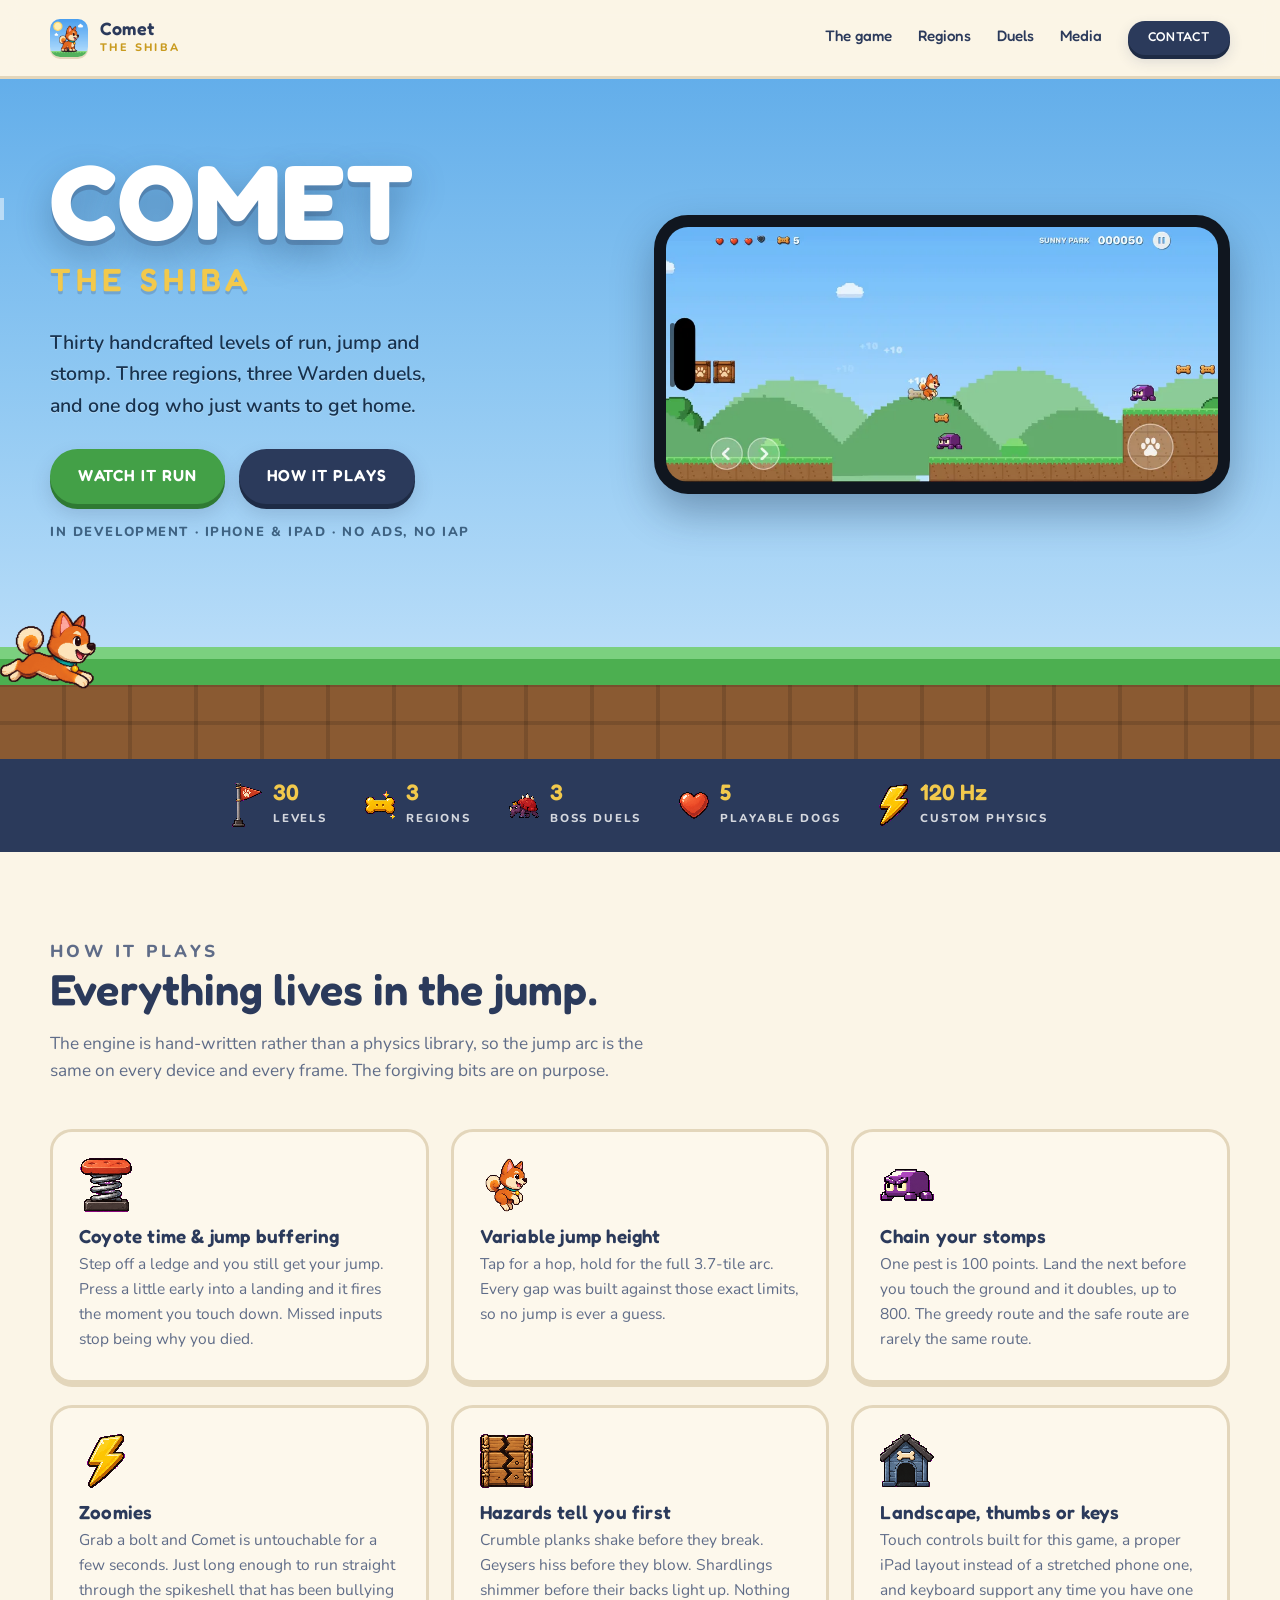
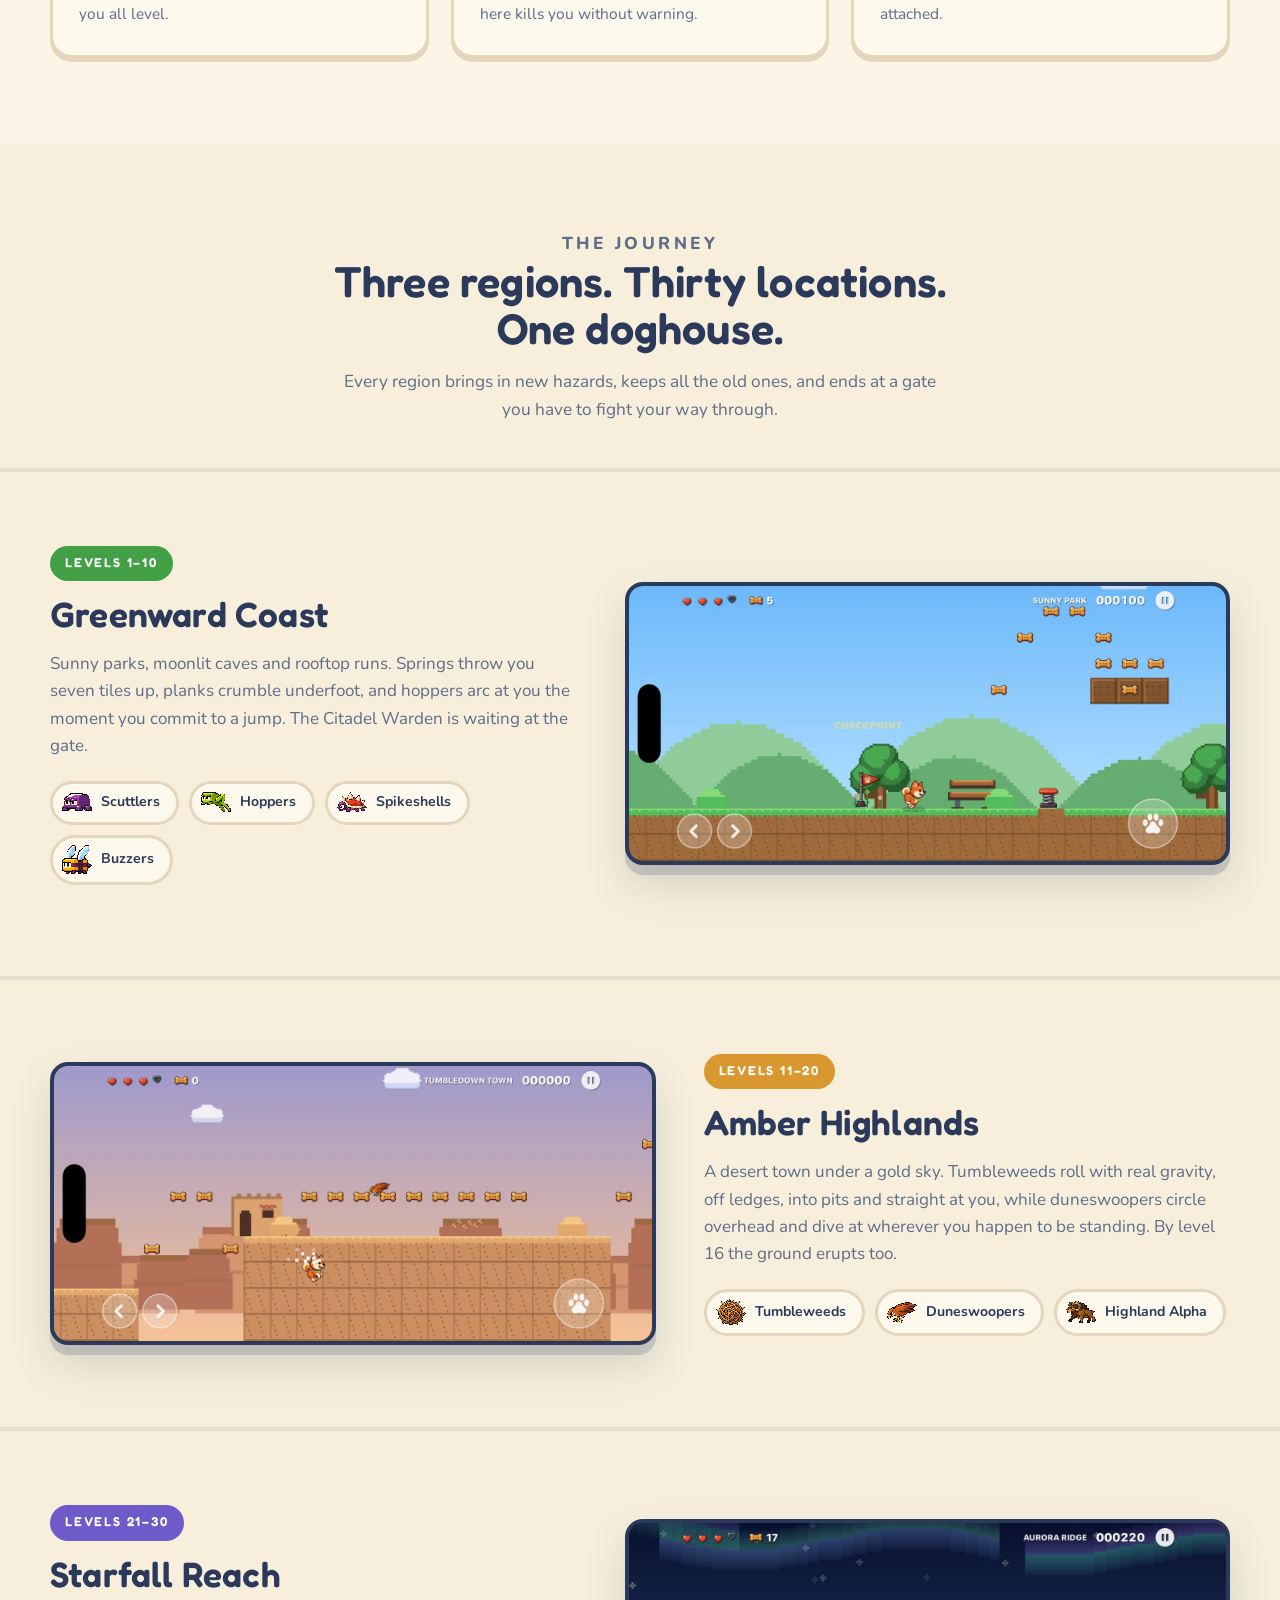
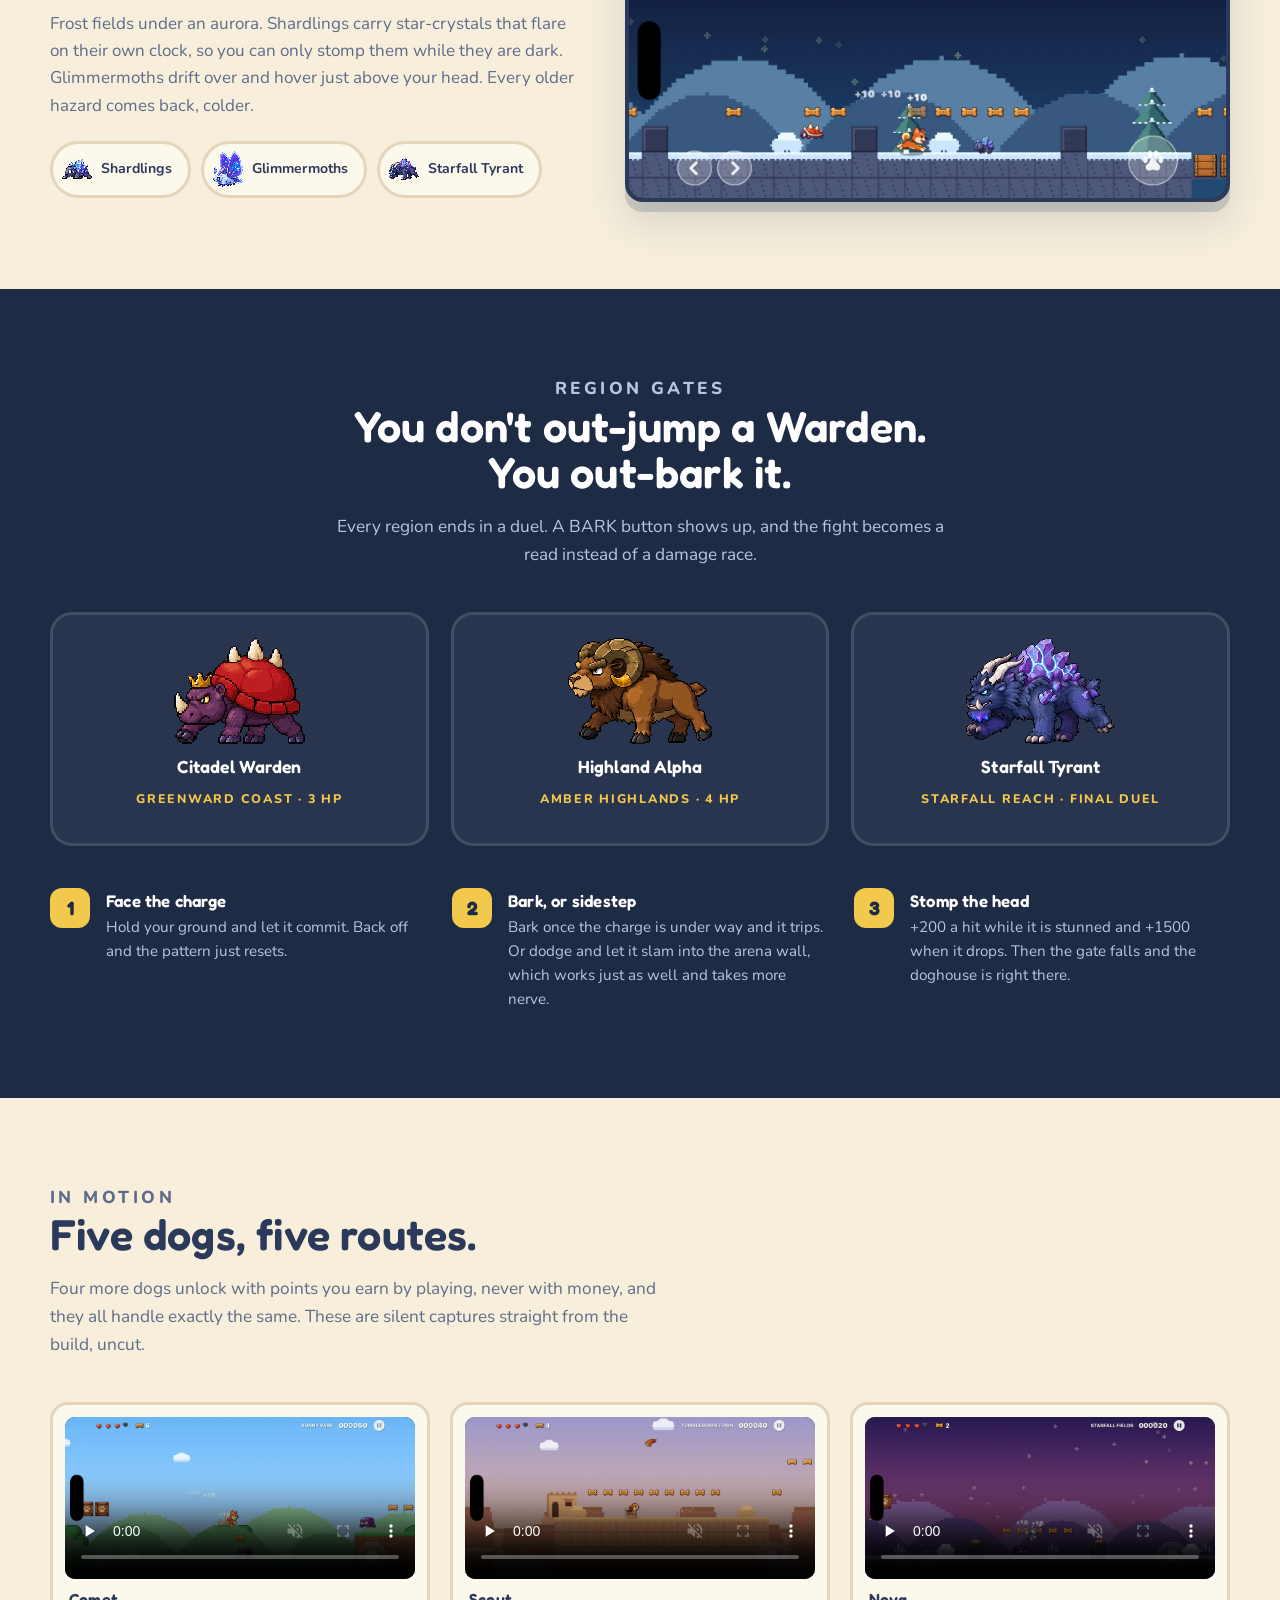
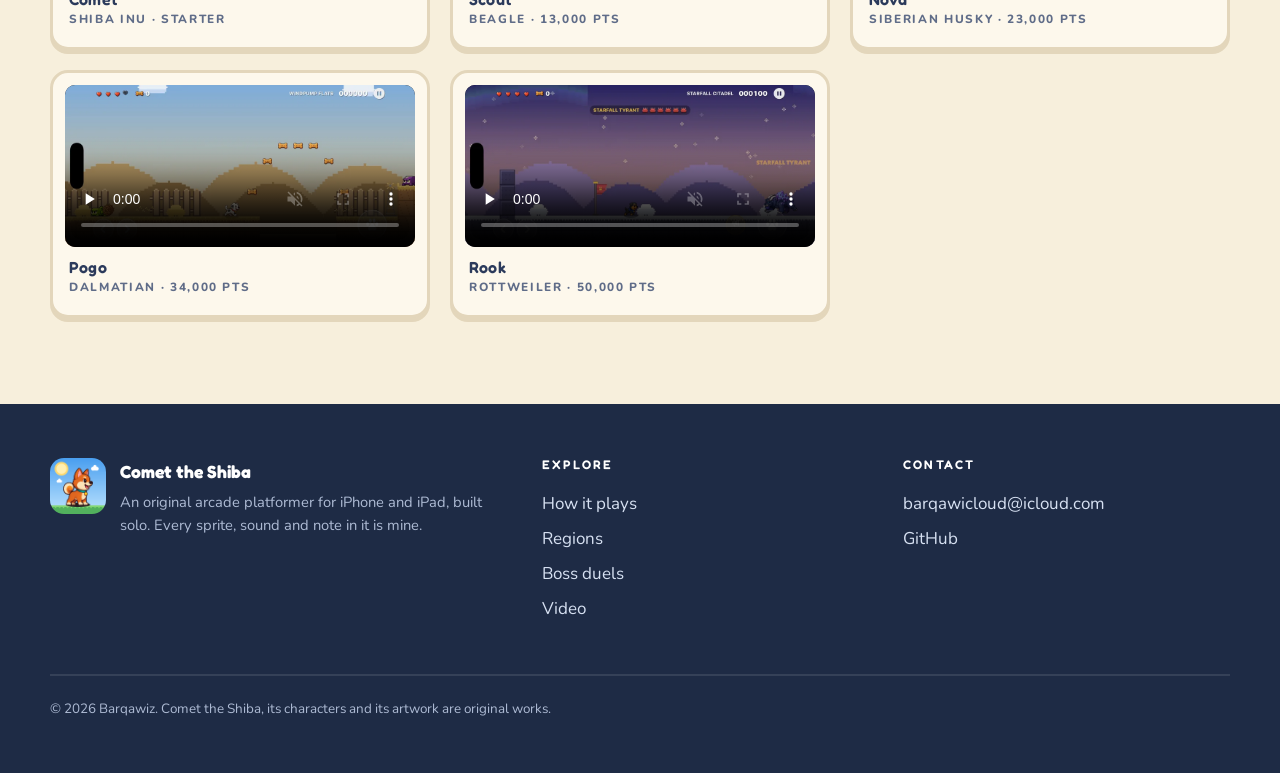
==== commit 59bc012d: "Add the Comet the Shiba site One static page built around the game's own art: sky-and-grass hero wit" ====
--- a/index.html
+++ b/index.html
@@ -3,11 +3,11 @@
 <head>
 <meta charset="utf-8">
 <meta name="viewport" content="width=device-width, initial-scale=1">
-<title>Comet the Shiba — a handcrafted arcade platformer for iPhone &amp; iPad</title>
-<meta name="description" content="Thirty handcrafted levels, three regions, three Warden duels and five playable dogs. An original pixel-art arcade platformer built for iPhone and iPad. No ads, no in-app purchases, no third-party SDKs.">
+<title>Comet the Shiba: a handcrafted arcade platformer for iPhone &amp; iPad</title>
+<meta name="description" content="Thirty handcrafted levels, three regions, three Warden duels and five playable dogs. An original pixel-art arcade platformer for iPhone and iPad. No ads, no in-app purchases, no third-party SDKs.">
 <link rel="canonical" href="https://barqawiz.github.io/comet-website/">
 <meta property="og:type" content="website">
-<meta property="og:title" content="Comet the Shiba — a handcrafted arcade platformer">
+<meta property="og:title" content="Comet the Shiba, a handcrafted arcade platformer">
 <meta property="og:description" content="Run, jump, stomp pests and bark down Wardens across 30 handcrafted levels. Original art, original sound, no ads and no IAP. Coming to iPhone and iPad.">
 <meta property="og:image" content="https://barqawiz.github.io/comet-website/assets/img/og.jpg">
 <meta property="og:url" content="https://barqawiz.github.io/comet-website/">
@@ -46,9 +46,9 @@
     <nav class="site-nav" aria-label="Main">
       <a href="#game">The game</a>
       <a href="#regions">Regions</a>
-      <a href="#pals">Pals</a>
+      <a href="#bosses">Duels</a>
       <a href="#media">Media</a>
-      <a class="btn btn--navy btn--sm" href="press.html">Press kit</a>
+      <a class="btn btn--navy btn--sm" href="mailto:barqawicloud@icloud.com?subject=Comet%20the%20Shiba">Contact</a>
     </nav>
   </div>
 </header>
@@ -67,14 +67,14 @@
         <div class="shiba">The Shiba</div>
       </div>
       <p class="hero-copy">
-        Thirty handcrafted levels of run, jump and stomp — across three regions,
-        three Warden duels, and one very determined dog trying to get home.
+        Thirty handcrafted levels of run, jump and stomp. Three regions, three
+        Warden duels, and one dog who just wants to get home.
       </p>
       <div class="hero-cta">
         <a class="btn" href="#media">Watch it run</a>
-        <a class="btn btn--navy" href="press.html">Press kit</a>
-      </div>
-      <p class="hero-note">In development · iPhone &amp; iPad · No ads · No in-app purchases</p>
+        <a class="btn btn--navy" href="#game">How it plays</a>
+      </div>
+      <p class="hero-note">In development · iPhone &amp; iPad · No ads, no IAP</p>
     </div>
 
     <div class="device">
@@ -111,45 +111,45 @@
     <div class="section-head">
       <p class="eyebrow">How it plays</p>
       <h2>Everything lives in the jump.</h2>
-      <p>Comet runs on a custom fixed-timestep engine — not a physics library — so the jump
-         arc is the same on every device, every frame. The forgiving parts are deliberate.</p>
+      <p>The engine is hand-written rather than a physics library, so the jump arc is the same
+         on every device and every frame. The forgiving bits are on purpose.</p>
     </div>
     <div class="cards">
       <article class="card">
         <div class="icon"><img class="px" src="assets/img/sprites/spring.png" alt=""></div>
         <h3>Coyote time &amp; jump buffering</h3>
-        <p>Step off a ledge and you still get your jump. Press early into a landing and it fires
-           the instant you touch down. Missed inputs stop being the reason you died.</p>
+        <p>Step off a ledge and you still get your jump. Press a little early into a landing and
+           it fires the moment you touch down. Missed inputs stop being why you died.</p>
       </article>
       <article class="card">
         <div class="icon"><img class="px" src="assets/img/sprites/comet-jump.png" alt=""></div>
         <h3>Variable jump height</h3>
-        <p>Tap for a hop, hold for the full 3.7-tile arc. Every gap in the game is authored
-           against those limits, so a route is never a guess.</p>
+        <p>Tap for a hop, hold for the full 3.7-tile arc. Every gap was built against those
+           exact limits, so no jump is ever a guess.</p>
       </article>
       <article class="card">
         <div class="icon"><img class="px" src="assets/img/sprites/scuttler.png" alt=""></div>
         <h3>Chain your stomps</h3>
-        <p>One pest is 100 points. Land the next before you touch ground and it doubles —
-           up to 800. The greedy line and the safe line are rarely the same line.</p>
+        <p>One pest is 100 points. Land the next before you touch the ground and it doubles,
+           up to 800. The greedy route and the safe route are rarely the same route.</p>
       </article>
       <article class="card">
         <div class="icon"><img class="px" src="assets/img/sprites/bolt.png" alt=""></div>
         <h3>Zoomies</h3>
-        <p>Grab a bolt and Comet becomes untouchable for a few seconds — long enough to run
-           straight through a spikeshell that has been bullying you for a minute.</p>
+        <p>Grab a bolt and Comet is untouchable for a few seconds. Just long enough to run
+           straight through the spikeshell that has been bullying you all level.</p>
       </article>
       <article class="card">
         <div class="icon"><img class="px" src="assets/img/sprites/crumble.png" alt=""></div>
         <h3>Hazards tell you first</h3>
-        <p>Crumble planks shake before they break. Dust geysers hiss before they erupt.
-           Shardlings shimmer before their backs flare. Nothing kills you without a tell.</p>
+        <p>Crumble planks shake before they break. Geysers hiss before they blow. Shardlings
+           shimmer before their backs light up. Nothing here kills you without warning.</p>
       </article>
       <article class="card">
         <div class="icon"><img class="px" src="assets/img/sprites/doghouse.png" alt=""></div>
         <h3>Landscape, thumbs or keys</h3>
-        <p>Purpose-built touch controls with a dedicated iPad layout — and full hardware
-           keyboard support whenever one is attached.</p>
+        <p>Touch controls built for this game, a proper iPad layout instead of a stretched
+           phone one, and keyboard support any time you have one attached.</p>
       </article>
     </div>
   </div>
@@ -161,19 +161,19 @@
     <div class="section-head center">
       <p class="eyebrow">The journey</p>
       <h2>Three regions. Thirty locations. One doghouse.</h2>
-      <p>Each region introduces its own hazards, keeps everything that came before it,
-         and ends at a gate you have to fight your way through.</p>
+      <p>Every region brings in new hazards, keeps all the old ones, and ends at a gate
+         you have to fight your way through.</p>
     </div>
   </div>
 
   <article class="region">
     <div class="wrap region-grid">
       <div>
-        <div class="region-tag" style="--tint:var(--greenward)">Levels 1–10</div>
+        <div class="region-tag" style="--tint:var(--greenward)">Levels 1&ndash;10</div>
         <h3>Greenward Coast</h3>
-        <p>Sunny parks, moonlit caves and rooftop runs. Springs launch you seven tiles up,
-           crumble planks give way underfoot, and hoppers arc toward you the moment you commit.
-           The Citadel Warden guards the gate at the end.</p>
+        <p>Sunny parks, moonlit caves and rooftop runs. Springs throw you seven tiles up,
+           planks crumble underfoot, and hoppers arc at you the moment you commit to a jump.
+           The Citadel Warden is waiting at the gate.</p>
         <ul class="chips">
           <li class="chip"><img class="px" src="assets/img/sprites/scuttler.png" alt="">Scuttlers</li>
           <li class="chip"><img class="px" src="assets/img/sprites/hopper.png" alt="">Hoppers</li>
@@ -191,11 +191,11 @@
   <article class="region region--flip">
     <div class="wrap region-grid">
       <div>
-        <div class="region-tag" style="--tint:var(--amber)">Levels 11–20</div>
+        <div class="region-tag" style="--tint:var(--amber)">Levels 11&ndash;20</div>
         <h3>Amber Highlands</h3>
-        <p>A desert town under a gold sky. Tumbleweeds roll under real gravity — off ledges,
-           into pits, straight at you — and duneswoopers circle their perch before diving at
-           where you are standing. From level 16 the ground itself starts erupting.</p>
+        <p>A desert town under a gold sky. Tumbleweeds roll with real gravity, off ledges,
+           into pits and straight at you, while duneswoopers circle overhead and dive at
+           wherever you happen to be standing. By level 16 the ground erupts too.</p>
         <ul class="chips">
           <li class="chip"><img class="px" src="assets/img/sprites/tumbleweed.png" alt="">Tumbleweeds</li>
           <li class="chip"><img class="px" src="assets/img/sprites/swooper.png" alt="">Duneswoopers</li>
@@ -212,11 +212,11 @@
   <article class="region">
     <div class="wrap region-grid">
       <div>
-        <div class="region-tag" style="--tint:var(--starfall)">Levels 21–30</div>
+        <div class="region-tag" style="--tint:var(--starfall)">Levels 21&ndash;30</div>
         <h3>Starfall Reach</h3>
-        <p>Frost fields under an aurora. Shardlings carry star-crystals that flare on a
-           staggered clock — stomp them only while dark. Glimmermoths drift toward you and
-           settle just above head height. Every earlier hazard comes back, colder.</p>
+        <p>Frost fields under an aurora. Shardlings carry star-crystals that flare on their
+           own clock, so you can only stomp them while they are dark. Glimmermoths drift over
+           and hover just above your head. Every older hazard comes back, colder.</p>
         <ul class="chips">
           <li class="chip"><img class="px" src="assets/img/sprites/shardling.png" alt="">Shardlings</li>
           <li class="chip"><img class="px" src="assets/img/sprites/glimmermoth.png" alt="">Glimmermoths</li>
@@ -232,13 +232,13 @@
 </section>
 
 <!-- ============ BOSSES ============ -->
-<section class="section bosses">
+<section class="section bosses" id="bosses">
   <div class="wrap">
     <div class="section-head center">
       <p class="eyebrow">Region gates</p>
       <h2 style="color:#fff">You don't out-jump a Warden. You out-bark it.</h2>
-      <p>Every region ends in a duel. A BARK button appears, and the fight is a read —
-         not a damage race.</p>
+      <p>Every region ends in a duel. A BARK button shows up, and the fight becomes a read
+         instead of a damage race.</p>
     </div>
 
     <div class="boss-row">
@@ -262,67 +262,18 @@
     <div class="steps">
       <div class="step">
         <h4>Face the charge</h4>
-        <p>Stand your ground and let it commit. Backing off just resets the pattern.</p>
+        <p>Hold your ground and let it commit. Back off and the pattern just resets.</p>
       </div>
       <div class="step">
         <h4>Bark, or sidestep</h4>
-        <p>Bark once the charge is underway and it trips. Dodge instead and it slams
-           into the arena wall — same result, more nerve.</p>
+        <p>Bark once the charge is under way and it trips. Or dodge and let it slam into the
+           arena wall, which works just as well and takes more nerve.</p>
       </div>
       <div class="step">
         <h4>Stomp the head</h4>
-        <p>+200 a hit while it's stunned, +1500 when it goes down — and the gate falls
-           to reveal the doghouse.</p>
-      </div>
-    </div>
-  </div>
-</section>
-
-<!-- ============ PALS ============ -->
-<section class="section section--paper" id="pals">
-  <div class="wrap">
-    <div class="section-head">
-      <p class="eyebrow">The pet shop</p>
-      <h2>Four more dogs. No money involved.</h2>
-      <p>Points are earned by playing, banked as a personal best per route, and spent in
-         the shop. Every pal handles identically — the physics never changes, only the dog does.</p>
-    </div>
-
-    <div class="pal pal--starter">
-      <div><h3>Comet</h3><div class="breed">Shiba Inu</div></div>
-      <div class="pal-sprite px" style="background-image:url(assets/img/sprites/comet-run.png)" role="img" aria-label="Comet the Shiba Inu running"></div>
-      <div class="price price--free">Starter</div>
-    </div>
-    <div class="pal">
-      <div><h3>Scout</h3><div class="breed">Beagle</div></div>
-      <div class="pal-sprite px" style="background-image:url(assets/img/sprites/scout-run.png)" role="img" aria-label="Scout the Beagle running"></div>
-      <div class="price">13,000 pts</div>
-    </div>
-    <div class="pal">
-      <div><h3>Nova</h3><div class="breed">Siberian Husky</div></div>
-      <div class="pal-sprite px" style="background-image:url(assets/img/sprites/nova-run.png)" role="img" aria-label="Nova the Siberian Husky running"></div>
-      <div class="price">23,000 pts</div>
-    </div>
-    <div class="pal">
-      <div><h3>Pogo</h3><div class="breed">Dalmatian</div></div>
-      <div class="pal-sprite px" style="background-image:url(assets/img/sprites/pogo-run.png)" role="img" aria-label="Pogo the Dalmatian running"></div>
-      <div class="price">34,000 pts</div>
-    </div>
-    <div class="pal">
-      <div><h3>Rook</h3><div class="breed">Rottweiler</div></div>
-      <div class="pal-sprite px" style="background-image:url(assets/img/sprites/rook-run.png)" role="img" aria-label="Rook the Rottweiler running"></div>
-      <div class="price">50,000 pts</div>
-    </div>
-
-    <div class="economy">
-      <div>
-        <div class="sum">120,000</div>
-        <div style="font-size:.74rem;letter-spacing:.16em;text-transform:uppercase;font-weight:800;color:#8FA2C4">Total roster cost</div>
-      </div>
-      <p>A perfect save holds exactly 120,000 points — 3,000 from each of the thirty routes
-         plus 10,000 for each region cleared. The four prices add up to precisely that,
-         so the full roster lands on the last dog who earned it. A unit test fails if the
-         numbers ever drift apart.</p>
+        <p>+200 a hit while it is stunned and +1500 when it drops. Then the gate falls and
+           the doghouse is right there.</p>
+      </div>
     </div>
   </div>
 </section>
@@ -333,102 +284,30 @@
     <div class="section-head">
       <p class="eyebrow">In motion</p>
       <h2>Five dogs, five routes.</h2>
-      <p>Silent captures straight from the build — no cuts, no speed-ups.</p>
+      <p>Four more dogs unlock with points you earn by playing, never with money, and they all
+         handle exactly the same. These are silent captures straight from the build, uncut.</p>
     </div>
     <div class="reels">
       <figure class="reel" style="margin:0">
         <video src="assets/video/preview-comet.mp4" poster="assets/video/preview-comet.webp" controls muted loop playsinline preload="none"></video>
-        <h4>Comet</h4><span>Greenward Coast</span>
+        <h4>Comet</h4><span>Shiba Inu · Starter</span>
       </figure>
       <figure class="reel" style="margin:0">
         <video src="assets/video/preview-scout.mp4" poster="assets/video/preview-scout.webp" controls muted loop playsinline preload="none"></video>
-        <h4>Scout</h4><span>Beagle</span>
+        <h4>Scout</h4><span>Beagle · 13,000 pts</span>
       </figure>
       <figure class="reel" style="margin:0">
         <video src="assets/video/preview-nova.mp4" poster="assets/video/preview-nova.webp" controls muted loop playsinline preload="none"></video>
-        <h4>Nova</h4><span>Siberian Husky</span>
+        <h4>Nova</h4><span>Siberian Husky · 23,000 pts</span>
       </figure>
       <figure class="reel" style="margin:0">
         <video src="assets/video/preview-pogo.mp4" poster="assets/video/preview-pogo.webp" controls muted loop playsinline preload="none"></video>
-        <h4>Pogo</h4><span>Dalmatian</span>
+        <h4>Pogo</h4><span>Dalmatian · 34,000 pts</span>
       </figure>
       <figure class="reel" style="margin:0">
         <video src="assets/video/preview-rook.mp4" poster="assets/video/preview-rook.webp" controls muted loop playsinline preload="none"></video>
-        <h4>Rook</h4><span>Rottweiler</span>
-      </figure>
-    </div>
-
-    <h3 style="margin:56px 0 20px;font-size:1.4rem">Screens</h3>
-    <div class="gallery" id="gallery">
-      <figure style="margin:0">
-        <button type="button" data-full="assets/img/shots/02-moonlit-caves.webp"><img src="assets/img/shots/02-moonlit-caves.webp" width="1434" height="660" loading="lazy" alt="Moonlit Caves, a night-themed level lit by cave crystals."></button>
-        <figcaption>Moonlit Caves</figcaption>
-      </figure>
-      <figure style="margin:0">
-        <button type="button" data-full="assets/img/shots/04-starfall-fields.webp"><img src="assets/img/shots/04-starfall-fields.webp" width="1434" height="660" loading="lazy" alt="Starfall Fields at dusk with star crystals along the route."></button>
-        <figcaption>Starfall Fields</figcaption>
-      </figure>
-      <figure style="margin:0">
-        <button type="button" data-full="assets/img/shots/06-starfall-tyrant-duel.webp"><img src="assets/img/shots/06-starfall-tyrant-duel.webp" width="1434" height="660" loading="lazy" alt="The Starfall Tyrant duel with the BARK button and HP pips on screen."></button>
-        <figcaption>The final duel</figcaption>
-      </figure>
-      <figure style="margin:0">
-        <button type="button" data-full="assets/img/shots/07-world-atlas.webp"><img src="assets/img/shots/07-world-atlas.webp" width="1434" height="660" loading="lazy" alt="The world atlas showing thirty locations across three regions."></button>
-        <figcaption>World atlas</figcaption>
-      </figure>
-      <figure style="margin:0">
-        <button type="button" data-full="assets/img/shots/08-pet-shop.webp"><img src="assets/img/shots/08-pet-shop.webp" width="1434" height="660" loading="lazy" alt="The pet shop listing Comet, Scout, Nova and Pogo with their breeds and prices."></button>
-        <figcaption>Pet shop</figcaption>
-      </figure>
-      <figure style="margin:0">
-        <button type="button" data-full="assets/img/ipad/07-world-atlas.webp"><img src="assets/img/ipad/07-world-atlas.webp" width="1376" height="1032" loading="lazy" alt="The world atlas on iPad, using the dedicated tablet layout."></button>
-        <figcaption>iPad layout</figcaption>
-      </figure>
-    </div>
-  </div>
-</section>
-
-<!-- ============ PRESS ============ -->
-<section class="section section--paper" id="press">
-  <div class="wrap split">
-    <div>
-      <p class="eyebrow">Press &amp; publishers</p>
-      <h2>The short version.</h2>
-      <table class="facts">
-        <tr><th>Title</th><td>Comet the Shiba</td></tr>
-        <tr><th>Developer</th><td>Barqawiz — solo</td></tr>
-        <tr><th>Platforms</th><td>iPhone &amp; iPad (iOS 17+), landscape, universal</td></tr>
-        <tr><th>Status</th><td>Feature complete · unreleased</td></tr>
-        <tr><th>Engine</th><td>Swift + SpriteKit, custom fixed-timestep AABB physics at 120 Hz</td></tr>
-        <tr><th>Content</th><td>30 levels · 3 regions · 3 boss duels · 5 playable dogs · Game Center leaderboard and 6 achievements</td></tr>
-        <tr><th>Monetization</th><td>None. No ads, no in-app purchases, no third-party SDKs</td></tr>
-        <tr><th>Privacy</th><td>Data Not Collected. Progress is stored on device</td></tr>
-        <tr><th>Assets</th><td>Every character, tile, sound and music cue is original</td></tr>
-      </table>
-      <p style="margin-top:26px">
-        <a class="btn btn--navy" href="press.html">Full press kit</a>
-        <a class="btn btn--gold" href="mailto:barqawicloud@icloud.com?subject=Comet%20the%20Shiba">Get in touch</a>
-      </p>
-    </div>
-
-    <div>
-      <div class="callout">
-        <h3>Looking for a publishing partner</h3>
-        <p>Comet is finished and unreleased. I'm open to talking with publishers about
-           launch, marketing and user acquisition — and about a funded Android port,
-           which is a real port rather than a rebuild.</p>
-        <p>A TestFlight build is available on request, and it starts straight into the game:
-           no account, no onboarding wall.</p>
-        <p style="margin-top:14px"><a href="mailto:barqawicloud@icloud.com?subject=Comet%20the%20Shiba%20—%20publishing">barqawicloud@icloud.com</a></p>
-      </div>
-
-      <h3 style="margin:34px 0 10px;font-size:1.1rem">Downloads</h3>
-      <ul class="download-list">
-        <li><a href="press.html">Fact sheet &amp; credits</a><span class="meta">Page</span></li>
-        <li><a href="assets/img/og.jpg" download>Key art</a><span class="meta">JPG</span></li>
-        <li><a href="assets/img/icon.png" download>App icon</a><span class="meta">PNG 512</span></li>
-        <li><a href="assets/video/preview-comet.mp4" download>Gameplay capture</a><span class="meta">MP4</span></li>
-      </ul>
+        <h4>Rook</h4><span>Rottweiler · 50,000 pts</span>
+      </figure>
     </div>
   </div>
 </section>
@@ -441,32 +320,25 @@
       <img src="assets/img/icon.png" alt="" width="56" height="56">
       <div>
         <b>Comet the Shiba</b>
-        <p style="margin:4px 0 0;font-size:.92rem">An original arcade platformer for iPhone and iPad.
-           Built solo, with no third-party assets.</p>
+        <p style="margin:4px 0 0;font-size:.92rem">An original arcade platformer for iPhone and iPad,
+           built solo. Every sprite, sound and note in it is mine.</p>
       </div>
     </div>
     <div>
       <h4>Explore</h4>
       <a href="#game">How it plays</a>
       <a href="#regions">Regions</a>
-      <a href="#pals">The pals</a>
-      <a href="#media">Screens &amp; video</a>
+      <a href="#bosses">Boss duels</a>
+      <a href="#media">Video</a>
     </div>
     <div>
       <h4>Contact</h4>
-      <a href="press.html">Press kit</a>
       <a href="mailto:barqawicloud@icloud.com">barqawicloud@icloud.com</a>
       <a href="https://github.com/Barqawiz">GitHub</a>
     </div>
-    <p class="fine">© 2026 Barqawiz. Comet the Shiba, its characters and its artwork are original works.
-       Press and publishers are welcome to use the screenshots and video on this site for coverage.</p>
+    <p class="fine">© 2026 Barqawiz. Comet the Shiba, its characters and its artwork are original works.</p>
   </div>
 </footer>
-
-<dialog class="lightbox" id="lightbox">
-  <button class="close" type="button" aria-label="Close">×</button>
-  <img src="" alt="">
-</dialog>
 
 <script src="assets/js/main.js" defer></script>
 </body>
--- a/assets/css/style.css
+++ b/assets/css/style.css
@@ -1,4 +1,4 @@
-/* Comet the Shiba — site styles.
+/* Comet the Shiba site styles.
    The palette, the rounded buttons and the cream cards are lifted from the
    game's own UI so the site and the app read as one thing. */
 
@@ -74,7 +74,7 @@
   border-radius: 8px;
 }
 
-img { max-width: 100%; display: block; }
+img { max-width: 100%; height: auto; display: block; }
 .px { image-rendering: pixelated; image-rendering: -moz-crisp-edges; }
 
 .wrap { width: min(100% - 40px, var(--maxw)); margin-inline: auto; }
@@ -119,7 +119,7 @@
   backdrop-filter: blur(10px);
   border-bottom: 3px solid var(--cream-edge);
 }
-.site-head .wrap { display: flex; align-items: center; gap: 20px; height: 68px; }
+.site-head .wrap { display: flex; align-items: center; gap: 20px; min-height: 76px; padding-block: 8px; }
 .brand { display: flex; align-items: center; gap: 12px; text-decoration: none; color: var(--navy); margin-right: auto; }
 .brand img { width: 38px; height: 38px; border-radius: 10px; box-shadow: 0 2px 0 var(--cream-edge); }
 .brand b { font-family: Fredoka, sans-serif; font-weight: 600; font-size: 1.12rem; letter-spacing: .01em; display: block; line-height: 1.05; }
@@ -131,6 +131,13 @@
   border-bottom: 3px solid transparent;
 }
 .site-nav a:hover { border-bottom-color: var(--gold); }
+.site-nav a.btn {
+  color: #fff; border-bottom: 0;
+  padding: 9px 20px 11px; font-size: .8rem; line-height: 1.1;
+  box-shadow: 0 4px 0 var(--bd), 0 6px 14px rgba(43, 58, 91, .16);
+}
+.site-nav a.btn:hover { border-bottom: 0; }
+.site-nav a.btn:active { transform: translateY(3px); box-shadow: 0 1px 0 var(--bd); }
 @media (max-width: 860px) { .site-nav a:not(.btn) { display: none; } }
 
 /* ---------- hero ---------- */
@@ -142,17 +149,17 @@
 }
 .cloud {
   position: absolute;
-  background-image: url("data:image/svg+xml,%3Csvg xmlns='http://www.w3.org/2000/svg' viewBox='0 0 16 8' shape-rendering='crispEdges'%3E%3Crect x='5' y='0' width='5' height='2' fill='%23ffffff'/%3E%3Crect x='3' y='2' width='9' height='2' fill='%23ffffff'/%3E%3Crect x='1' y='4' width='14' height='2' fill='%23ffffff'/%3E%3Crect x='0' y='6' width='16' height='2' fill='%23EAF4FF'/%3E%3C/svg%3E");
+  aspect-ratio: 24 / 10;
+  background-image: url("data:image/svg+xml,%3Csvg xmlns='http://www.w3.org/2000/svg' viewBox='0 0 24 10' shape-rendering='crispEdges'%3E%3Crect x='7' y='0' width='6' height='1' fill='%23ffffff'/%3E%3Crect x='5' y='1' width='10' height='1' fill='%23ffffff'/%3E%3Crect x='16' y='2' width='5' height='1' fill='%23ffffff'/%3E%3Crect x='4' y='2' width='12' height='1' fill='%23ffffff'/%3E%3Crect x='3' y='3' width='19' height='1' fill='%23ffffff'/%3E%3Crect x='1' y='4' width='22' height='2' fill='%23ffffff'/%3E%3Crect x='0' y='6' width='24' height='2' fill='%23ffffff'/%3E%3Crect x='1' y='8' width='22' height='1' fill='%23EAF3FF'/%3E%3Crect x='4' y='9' width='16' height='1' fill='%23DDEBFB'/%3E%3C/svg%3E");
   background-size: 100% 100%;
-  opacity: .92;
   animation: drift linear infinite;
   pointer-events: none;
 }
-.c1 { width: 220px; height: 110px; top: 8%;  left: -14%; animation-duration: 90s; opacity: .95; }
-.c2 { width: 140px; height: 70px;  top: 26%; left: -30%; animation-duration: 130s; opacity: .8; }
-.c3 { width: 300px; height: 150px; top: 46%; left: -50%; animation-duration: 170s; opacity: .55; }
-.c4 { width: 170px; height: 85px;  top: 62%; left: -8%;  animation-duration: 110s; opacity: .7; }
-@keyframes drift { from { transform: translateX(0); } to { transform: translateX(190vw); } }
+.c1 { width: 260px; left: -20%; top: 8%;  animation-duration: 120s; animation-delay: -22s;  opacity: .5; }
+.c2 { width: 150px; left: -20%; top: 26%; animation-duration: 165s; animation-delay: -110s; opacity: .42; }
+.c3 { width: 340px; left: -30%; top: 55%; animation-duration: 210s; animation-delay: -60s;  opacity: .3; }
+.c4 { width: 190px; left: -20%; top: 72%; animation-duration: 145s; animation-delay: -132s; opacity: .38; }
+@keyframes drift { from { transform: translateX(0); } to { transform: translateX(180vw); } }
 
 .hero-grid {
   position: relative; z-index: 2;
@@ -168,7 +175,7 @@
   font-size: clamp(3.6rem, 10vw, 6.6rem);
   line-height: .9; color: #fff; margin: 0;
   letter-spacing: .01em;
-  text-shadow: 0 5px 0 rgba(43, 58, 91, .22), 0 14px 30px rgba(43, 58, 91, .28);
+  text-shadow: 0 5px 0 rgba(43, 58, 91, .28), 0 14px 34px rgba(30, 60, 95, .38);
 }
 .title-lockup .shiba {
   font-family: Fredoka, sans-serif; font-weight: 600;
@@ -217,7 +224,7 @@
     var(--soil);
 }
 .runner {
-  position: absolute; bottom: 100px; left: 0;
+  position: absolute; bottom: 70px; left: 0;
   width: 96px; height: 87px;
   background-image: url("../img/sprites/comet-run.png");
   background-size: 300% 100%;
@@ -258,7 +265,8 @@
 .section-head p { color: var(--ink-soft); font-size: 1.08rem; margin: 0; }
 
 /* ---------- cards ---------- */
-.cards { display: grid; grid-template-columns: repeat(auto-fit, minmax(268px, 1fr)); gap: 22px; }
+.cards { display: grid; grid-template-columns: repeat(auto-fit, minmax(280px, 1fr)); gap: 22px; }
+@media (min-width: 1000px) { .cards { grid-template-columns: repeat(3, 1fr); } }
 .card {
   background: var(--cream-hi);
   border: 3px solid var(--cream-edge);
@@ -332,112 +340,12 @@
 .step h4 { color: #fff; font-size: 1.05rem; margin-bottom: 4px; }
 .step p { margin: 0; font-size: .95rem; }
 
-/* ---------- pals (pet shop rows) ---------- */
-.pal {
-  display: grid; grid-template-columns: 1fr 130px 150px;
-  align-items: center; gap: 20px;
-  background: var(--cream-hi);
-  border: 3px solid var(--cream-edge);
-  border-radius: var(--radius);
-  padding: 16px 22px;
-  margin-bottom: 14px;
-  box-shadow: 0 4px 0 var(--cream-edge);
-}
-.pal--starter { border-color: var(--green); box-shadow: 0 4px 0 var(--green-dark); }
-.pal h3 { font-size: 1.3rem; margin: 0; }
-.pal .breed { font-size: .74rem; letter-spacing: .14em; text-transform: uppercase; color: var(--ink-soft); font-weight: 800; }
-.pal-sprite {
-  width: 116px; height: 100px; margin-inline: auto;
-  background-size: 300% 100%; background-repeat: no-repeat; background-position: 0 0;
-}
-.pal:hover .pal-sprite, .pal:focus-within .pal-sprite { animation: runcycle .34s steps(3) infinite; }
-@media (prefers-reduced-motion: reduce) { .pal:hover .pal-sprite { animation: none; } }
-.price {
-  justify-self: end;
-  font-family: Fredoka, sans-serif; font-weight: 600;
-  background: var(--gold); color: var(--navy-deep);
-  padding: 9px 18px 10px; border-radius: 999px; white-space: nowrap;
-  box-shadow: 0 4px 0 var(--gold-dark);
-  font-size: .95rem;
-}
-.price--free { background: var(--green); color: #fff; box-shadow: 0 4px 0 var(--green-dark); }
-@media (max-width: 640px) {
-  .pal { grid-template-columns: 1fr auto; grid-template-areas: "name sprite" "price sprite"; row-gap: 8px; }
-  .pal > div:first-child { grid-area: name; }
-  .pal-sprite { grid-area: sprite; }
-  .price { grid-area: price; justify-self: start; }
-}
-.economy {
-  margin-top: 26px; background: var(--navy); color: #fff;
-  border-radius: var(--radius); padding: 26px 30px;
-  display: flex; flex-wrap: wrap; align-items: center; gap: 18px 30px;
-}
-.economy .sum { font-family: Fredoka, sans-serif; font-size: 1.7rem; color: var(--gold); font-weight: 600; line-height: 1; }
-.economy p { margin: 0; color: #C3CEE4; max-width: 62ch; font-size: .98rem; }
-
-/* ---------- gallery ---------- */
-.gallery { display: grid; grid-template-columns: repeat(auto-fit, minmax(320px, 1fr)); gap: 18px; }
-.gallery button {
-  padding: 0; border: 4px solid var(--navy); background: #0d1117; cursor: pointer;
-  border-radius: 16px; overflow: hidden; display: block;
-  box-shadow: 0 6px 0 rgba(43, 58, 91, .16);
-  transition: transform .12s ease;
-}
-.gallery button:hover { transform: translateY(-4px); }
-.gallery figcaption {
-  font-size: .78rem; letter-spacing: .12em; text-transform: uppercase;
-  font-weight: 800; color: var(--ink-soft); padding: 10px 2px 0;
-}
-
-.lightbox {
-  position: fixed; inset: 0; z-index: 90; margin: 0;
-  width: 100%; height: 100%; max-width: none; max-height: none;
-  border: 0; padding: 24px;
-  background: rgba(20, 28, 45, .94);
-  display: none; place-items: center;
-}
-.lightbox::backdrop { background: rgba(20, 28, 45, .8); }
-.lightbox[open] { display: grid; }
-.lightbox img { max-width: min(1280px, 96vw); max-height: 86vh; width: auto; border-radius: 10px; }
-.lightbox .close {
-  position: absolute; top: 20px; right: 24px;
-  background: var(--cream); color: var(--navy); border: 0;
-  width: 46px; height: 46px; border-radius: 50%; font-size: 1.4rem; cursor: pointer;
-  font-family: Fredoka, sans-serif;
-}
-
 /* ---------- video wall ---------- */
 .reels { display: grid; grid-template-columns: repeat(auto-fit, minmax(300px, 1fr)); gap: 20px; }
 .reel { background: var(--cream-hi); border: 3px solid var(--cream-edge); border-radius: 18px; padding: 12px; box-shadow: 0 4px 0 var(--cream-edge); }
 .reel video { width: 100%; border-radius: 10px; background: #0d1117; display: block; }
 .reel h4 { margin: 12px 4px 2px; font-size: 1rem; }
 .reel span { display: block; margin: 0 4px 6px; font-size: .74rem; letter-spacing: .14em; text-transform: uppercase; color: var(--ink-soft); font-weight: 800; }
-
-/* ---------- fact sheet ---------- */
-.facts { width: 100%; border-collapse: collapse; background: var(--cream-hi); border: 3px solid var(--cream-edge); border-radius: var(--radius); overflow: hidden; }
-.facts th, .facts td { text-align: left; padding: 14px 20px; border-bottom: 2px solid var(--cream-edge); vertical-align: top; font-size: .97rem; }
-.facts tr:last-child th, .facts tr:last-child td { border-bottom: 0; }
-.facts th { width: 34%; font-family: Fredoka, sans-serif; font-weight: 500; color: var(--navy); }
-.facts td { color: var(--ink-soft); }
-@media (max-width: 620px) { .facts th, .facts td { display: block; width: 100%; } .facts th { border-bottom: 0; padding-bottom: 0; } }
-
-.split { display: grid; grid-template-columns: minmax(0, 1.2fr) minmax(0, 1fr); gap: 44px; align-items: start; }
-@media (max-width: 900px) { .split { grid-template-columns: 1fr; gap: 30px; } }
-
-.download-list { list-style: none; margin: 0; padding: 0; }
-.download-list li { border-bottom: 2px solid var(--cream-edge); padding: 13px 0; display: flex; justify-content: space-between; gap: 16px; align-items: center; }
-.download-list li:last-child { border-bottom: 0; }
-.download-list a { font-weight: 700; text-decoration: none; }
-.download-list a:hover { text-decoration: underline; }
-.download-list .meta { font-size: .78rem; letter-spacing: .1em; text-transform: uppercase; color: var(--ink-soft); font-weight: 800; white-space: nowrap; }
-
-.callout {
-  background: var(--cream-hi); border: 3px dashed var(--cream-edge);
-  border-radius: var(--radius); padding: 24px 26px;
-}
-.callout h3 { font-size: 1.1rem; }
-.callout p { margin: 0 0 8px; color: var(--ink-soft); font-size: .96rem; }
-.callout p:last-child { margin-bottom: 0; }
 
 /* ---------- footer ---------- */
 .site-foot { background: var(--navy-deep); color: #AEBBD4; padding: 54px 0 40px; }
@@ -456,3 +364,17 @@
 .prose ul { padding-left: 20px; }
 .prose li { margin-bottom: 8px; color: var(--ink-soft); }
 .prose li strong { color: var(--navy); }
+
+/* ---------- small screens ---------- */
+@media (max-width: 560px) {
+  body { font-size: 16px; }
+  .hero { padding-top: 52px; }
+  .hero-note { letter-spacing: .08em; font-size: .74rem; }
+  .hero-cta .btn { width: 100%; justify-content: center; }
+  .runner { width: 74px; height: 67px; bottom: 66px; }
+  .section { padding: 62px 0; }
+  .region { padding: 52px 0; }
+  .hud ul { gap: 16px 24px; }
+  .hud img { width: 24px; }
+  .steps { gap: 22px; }
+}
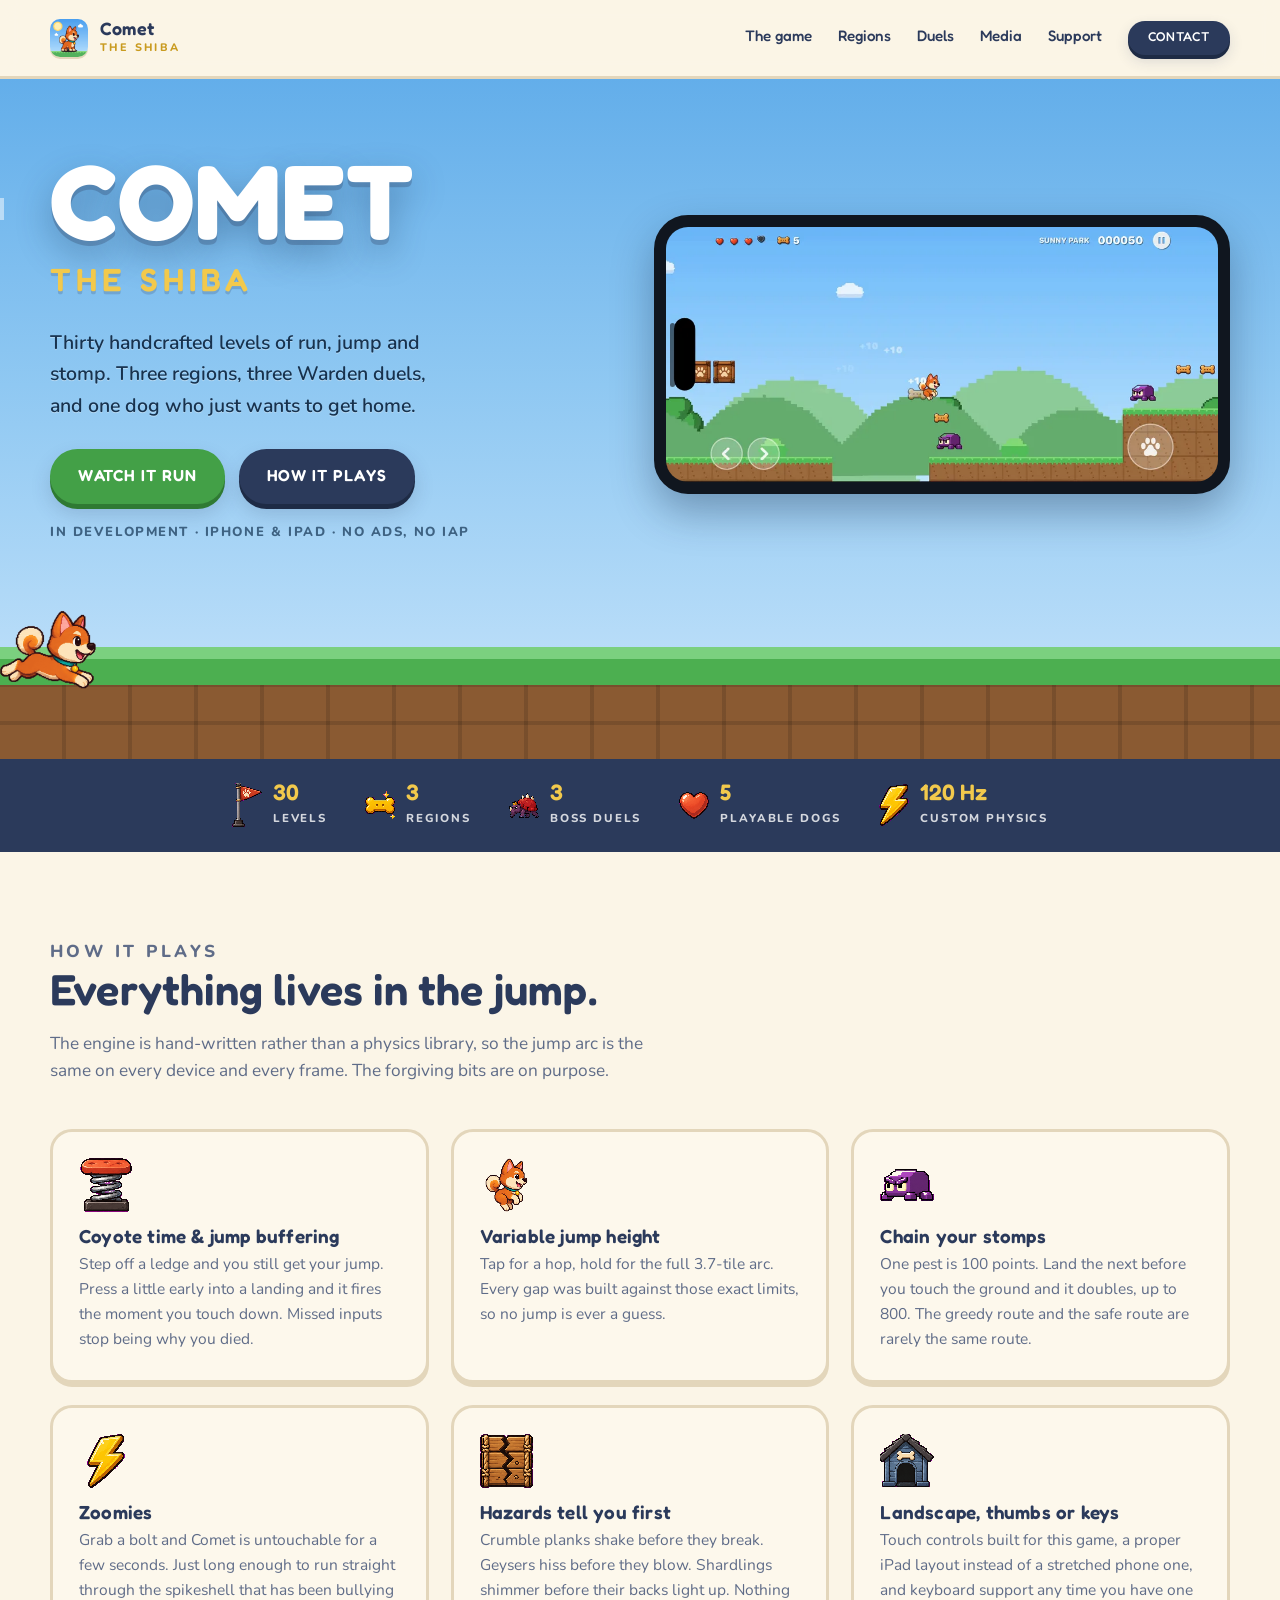
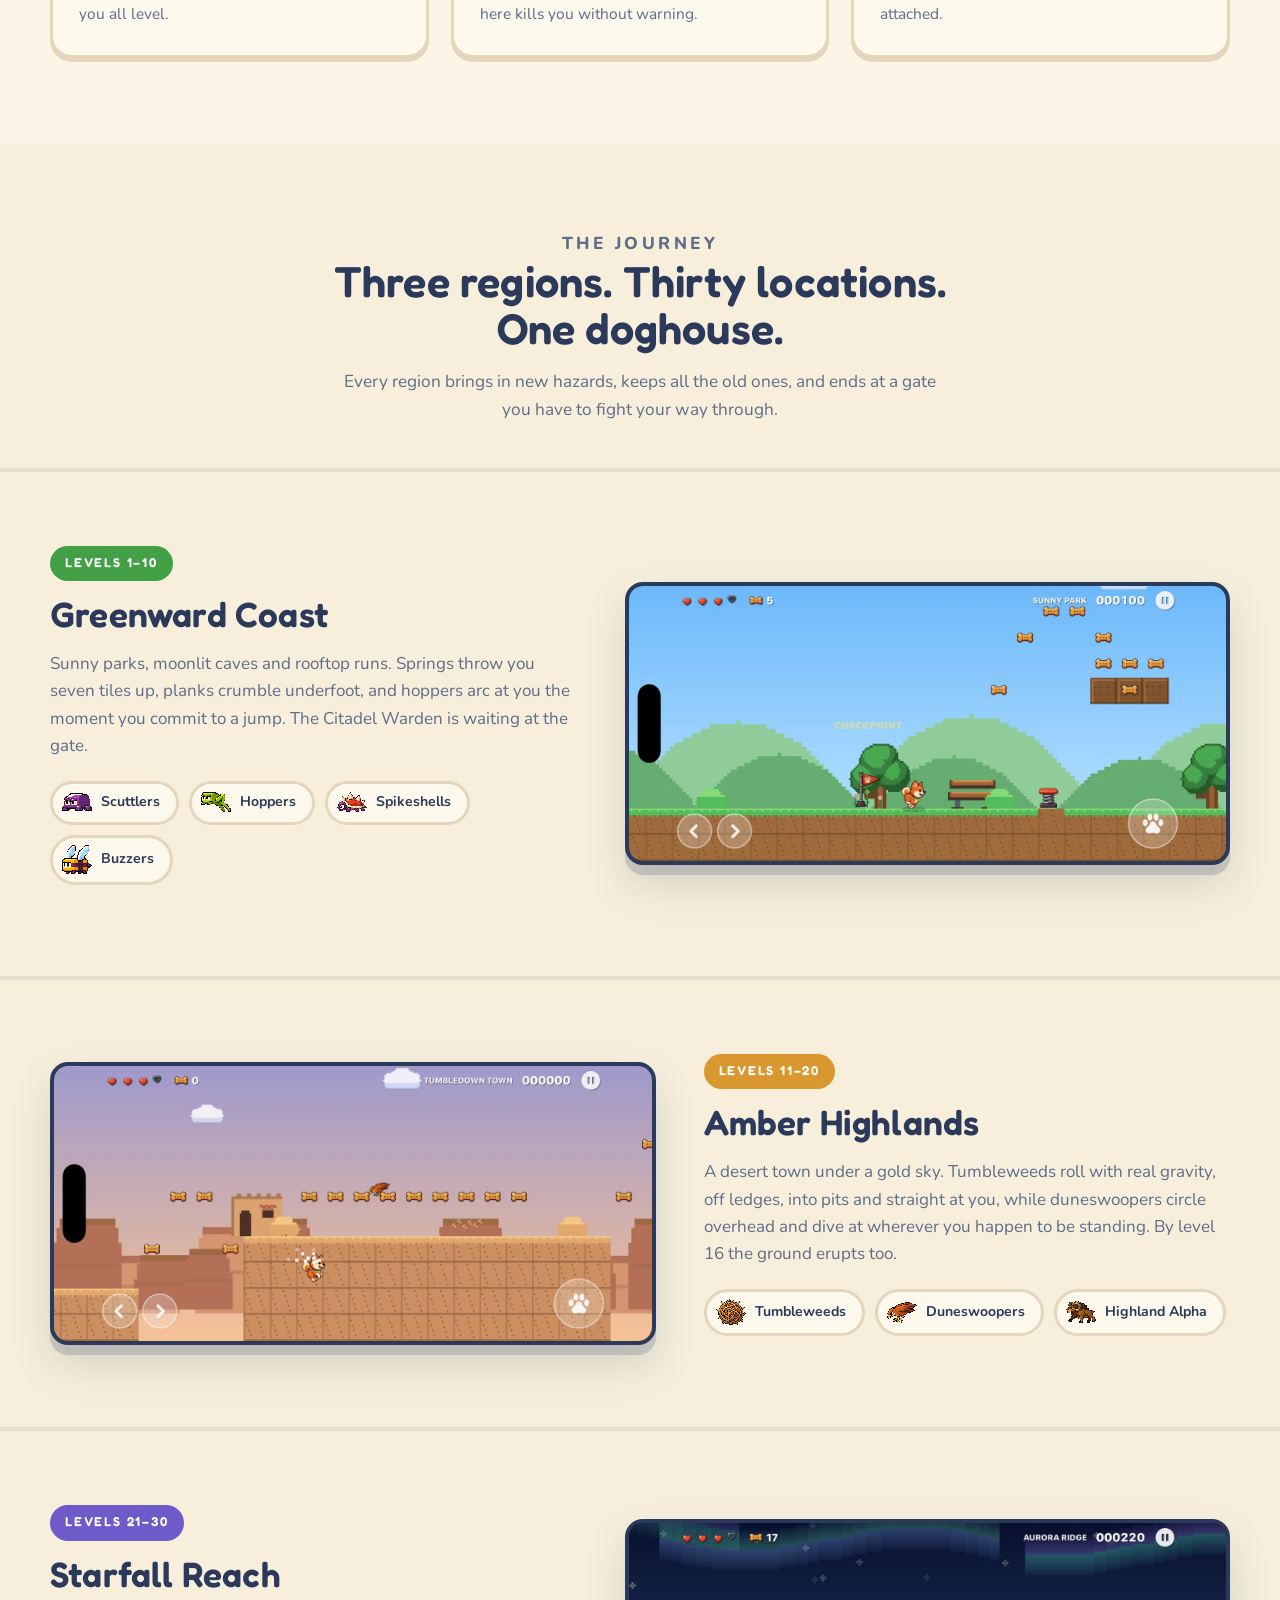
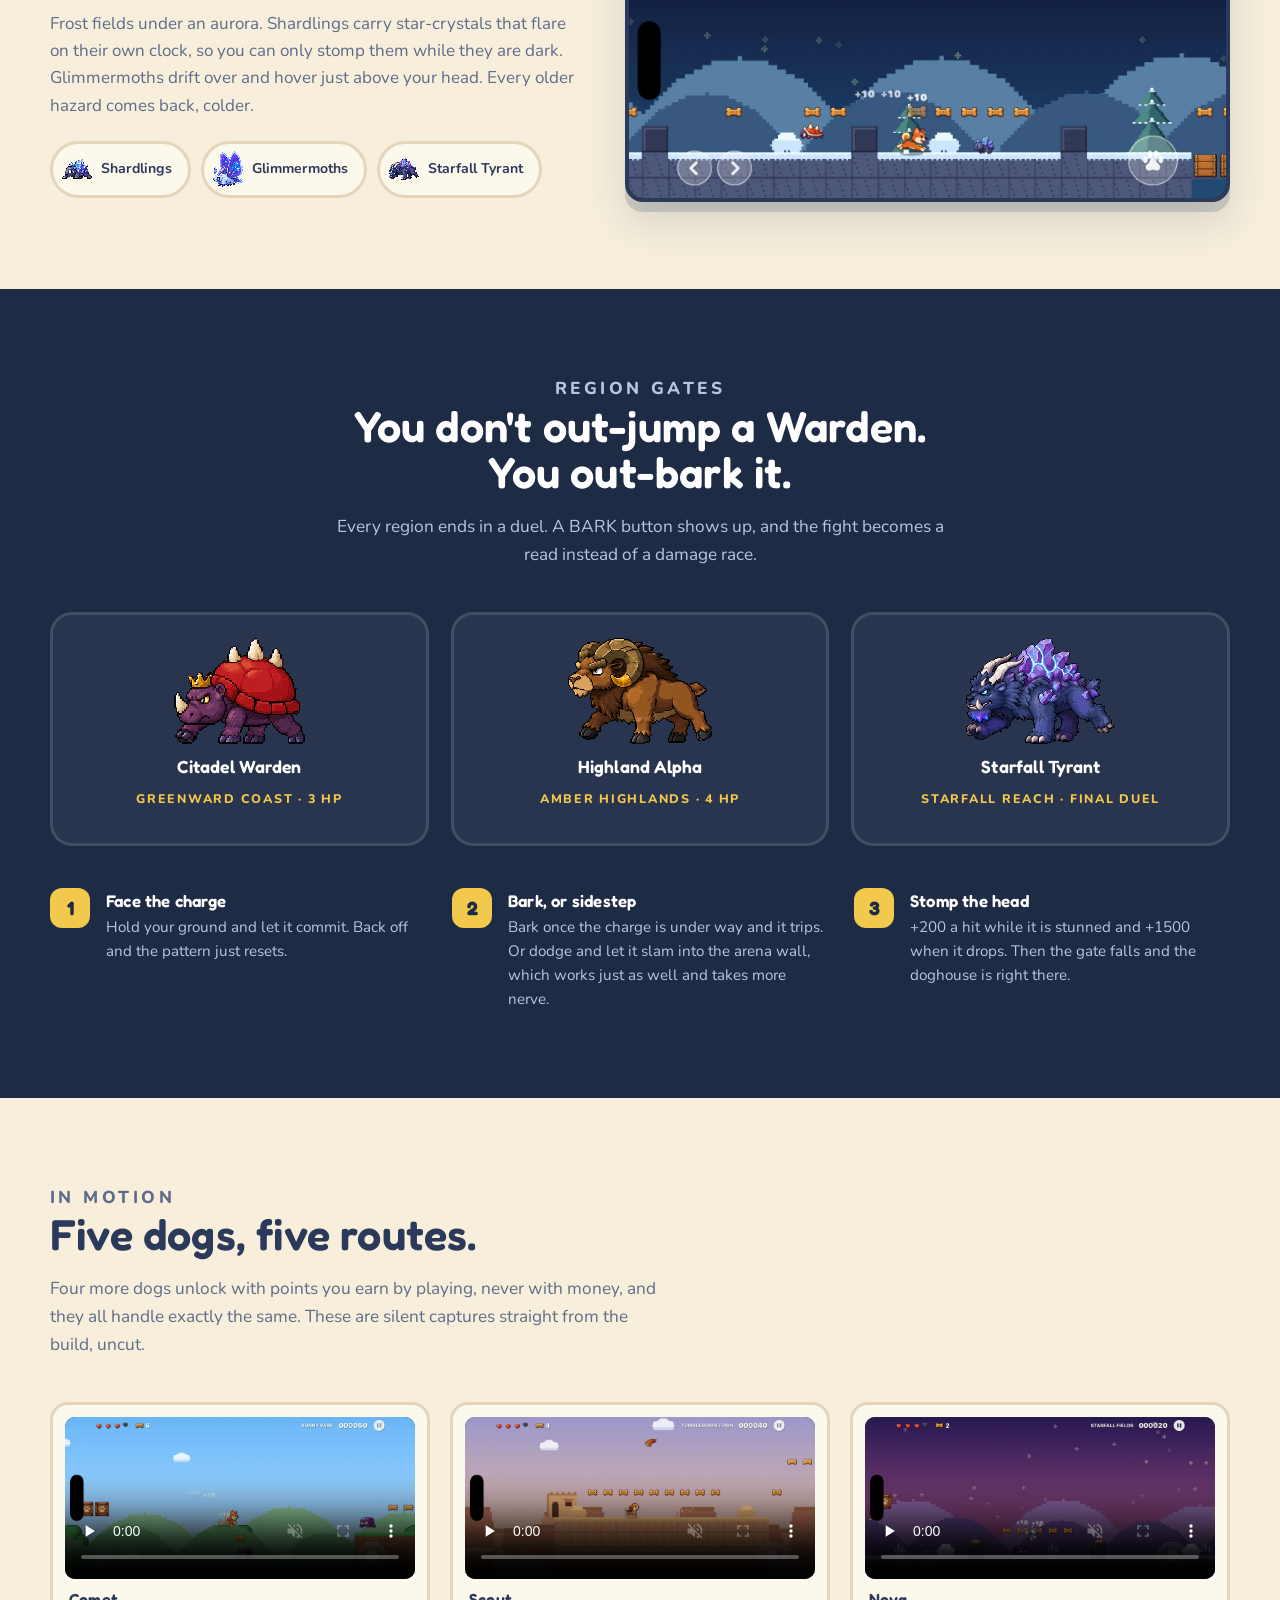
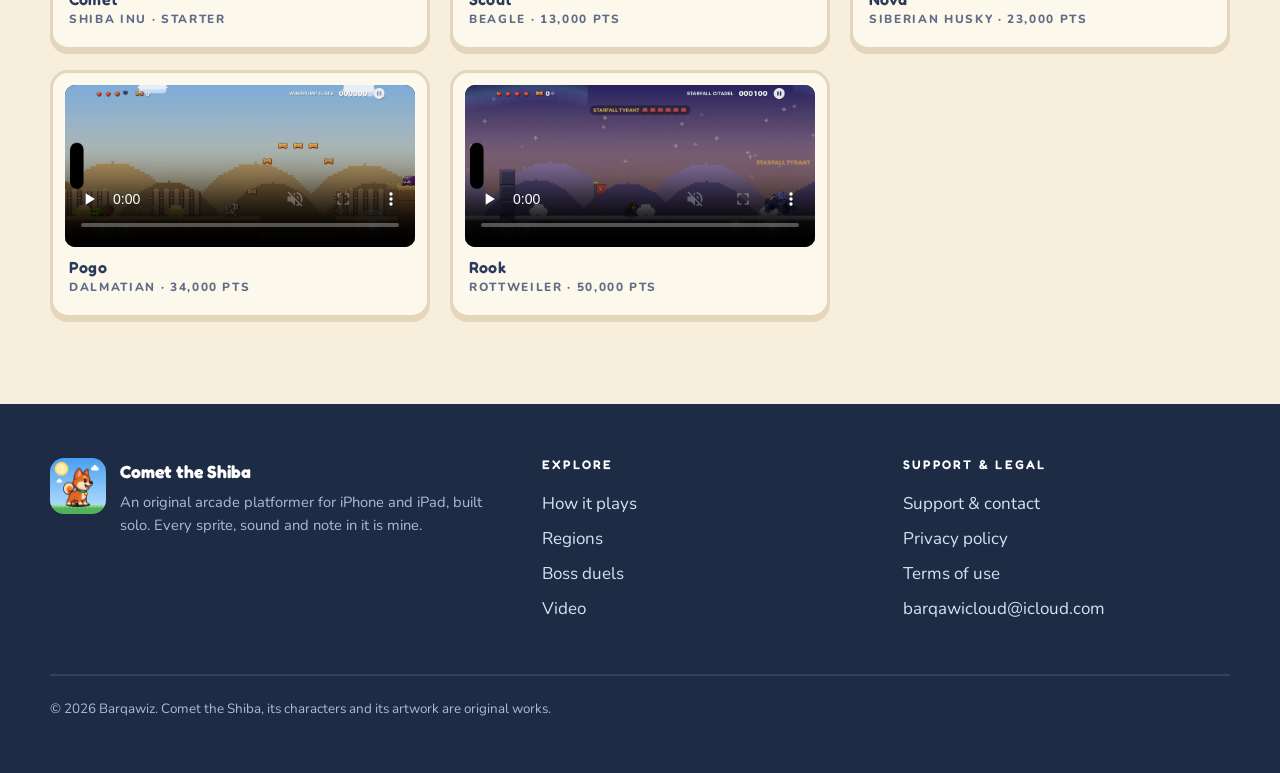
==== commit cd2d178d: "Add privacy, support and terms pages App Review needs a reachable privacy policy and support URL, so" ====
--- a/index.html
+++ b/index.html
@@ -48,6 +48,7 @@
       <a href="#regions">Regions</a>
       <a href="#bosses">Duels</a>
       <a href="#media">Media</a>
+      <a href="support.html">Support</a>
       <a class="btn btn--navy btn--sm" href="mailto:barqawicloud@icloud.com?subject=Comet%20the%20Shiba">Contact</a>
     </nav>
   </div>
@@ -332,9 +333,11 @@
       <a href="#media">Video</a>
     </div>
     <div>
-      <h4>Contact</h4>
+      <h4>Support &amp; legal</h4>
+      <a href="support.html">Support &amp; contact</a>
+      <a href="privacy.html">Privacy policy</a>
+      <a href="terms.html">Terms of use</a>
       <a href="mailto:barqawicloud@icloud.com">barqawicloud@icloud.com</a>
-      <a href="https://github.com/Barqawiz">GitHub</a>
     </div>
     <p class="fine">© 2026 Barqawiz. Comet the Shiba, its characters and its artwork are original works.</p>
   </div>
--- a/assets/css/style.css
+++ b/assets/css/style.css
@@ -365,6 +365,68 @@
 .prose li { margin-bottom: 8px; color: var(--ink-soft); }
 .prose li strong { color: var(--navy); }
 
+/* ---------- inner pages: privacy, terms, support ---------- */
+.page-head { position: relative; background: linear-gradient(180deg, var(--sky-1) 0%, var(--sky-2) 60%, var(--sky-3) 100%); padding-top: 56px; overflow: hidden; }
+.page-head .wrap { position: relative; z-index: 2; padding-bottom: 62px; }
+.page-head .cloud { opacity: .26; }
+.page-head .c1 { top: 46%; }
+.page-head .c3 { top: 6%; left: -10%; width: 260px; }
+.page-head h1 {
+  font-family: Fredoka, sans-serif; font-weight: 700; color: #fff;
+  font-size: clamp(2.1rem, 5.5vw, 3.2rem); margin: 0;
+  text-shadow: 0 4px 0 rgba(43, 58, 91, .26), 0 12px 26px rgba(30, 60, 95, .3);
+}
+.page-head p { color: #17324e; font-weight: 600; max-width: 56ch; margin: 12px 0 0; }
+.stamp {
+  display: inline-block; margin-bottom: 14px;
+  background: rgba(255, 255, 255, .82); color: var(--navy);
+  font-size: .72rem; font-weight: 800; letter-spacing: .16em; text-transform: uppercase;
+  padding: 7px 14px 8px; border-radius: 999px;
+}
+.prose p { color: var(--ink-soft); }
+.prose h2 { font-size: clamp(1.4rem, 3vw, 1.8rem); margin-top: 46px; }
+.prose h2:first-child { margin-top: 0; }
+.prose > p:first-of-type { font-size: 1.1rem; color: var(--navy); }
+.prose a { font-weight: 700; }
+.prose hr { border: 0; border-top: 3px solid var(--cream-edge); margin: 46px 0; }
+.prose code {
+  font-family: ui-monospace, SFMono-Regular, Menlo, monospace; font-size: .9em;
+  background: var(--cream); border: 2px solid var(--cream-edge);
+  border-radius: 7px; padding: 1px 6px;
+}
+
+.faq { margin-top: 30px; }
+.faq details {
+  background: var(--cream-hi); border: 3px solid var(--cream-edge);
+  border-radius: 18px; padding: 4px 22px; margin-bottom: 12px;
+  box-shadow: 0 4px 0 var(--cream-edge);
+}
+.section--cream .faq details { background: var(--paper); }
+.faq summary {
+  font-family: Fredoka, sans-serif; font-weight: 500; font-size: 1.05rem;
+  padding: 16px 0; cursor: pointer; list-style: none; color: var(--navy);
+  display: flex; align-items: center; justify-content: space-between; gap: 16px;
+}
+.faq summary::-webkit-details-marker { display: none; }
+.faq summary::after {
+  content: "+"; font-size: 1.5rem; line-height: 1; color: var(--gold-dark); flex: none;
+}
+.faq details[open] summary::after { content: "\2013"; }
+.faq p { margin: 0 0 16px; color: var(--ink-soft); font-size: .98rem; }
+
+.contact-card {
+  background: var(--navy); color: #fff; border-radius: var(--radius);
+  padding: 30px 32px; display: flex; flex-wrap: wrap; gap: 20px 34px;
+  align-items: center; justify-content: space-between;
+}
+.contact-card h2 { color: #fff; margin: 0 0 6px; font-size: 1.5rem; }
+.contact-card p { color: #C3CEE4; margin: 0; max-width: 46ch; font-size: .98rem; }
+.contact-card .mail {
+  font-family: Fredoka, sans-serif; font-size: 1.15rem; color: var(--gold);
+  text-decoration: none; word-break: break-all;
+}
+.contact-card .mail:hover { text-decoration: underline; }
+
 /* ---------- small screens ---------- */
 @media (max-width: 560px) {
   body { font-size: 16px; }
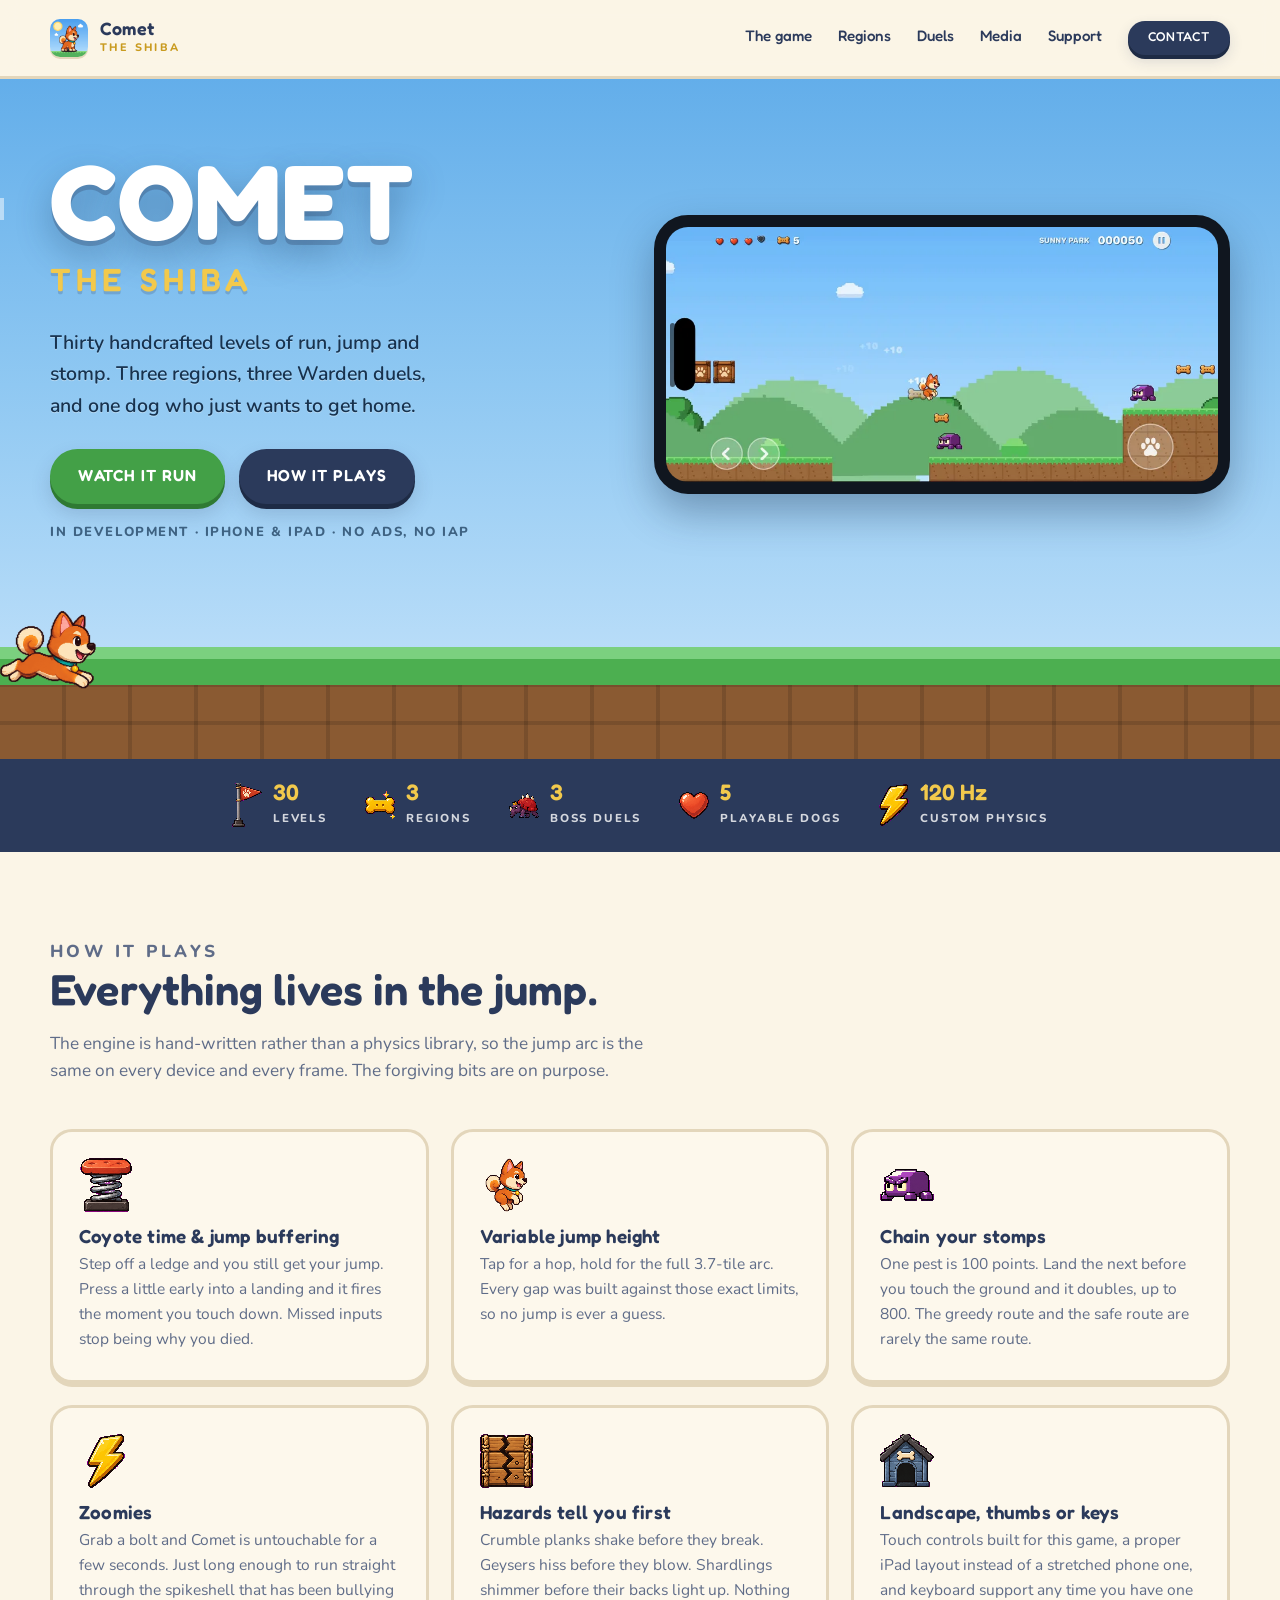
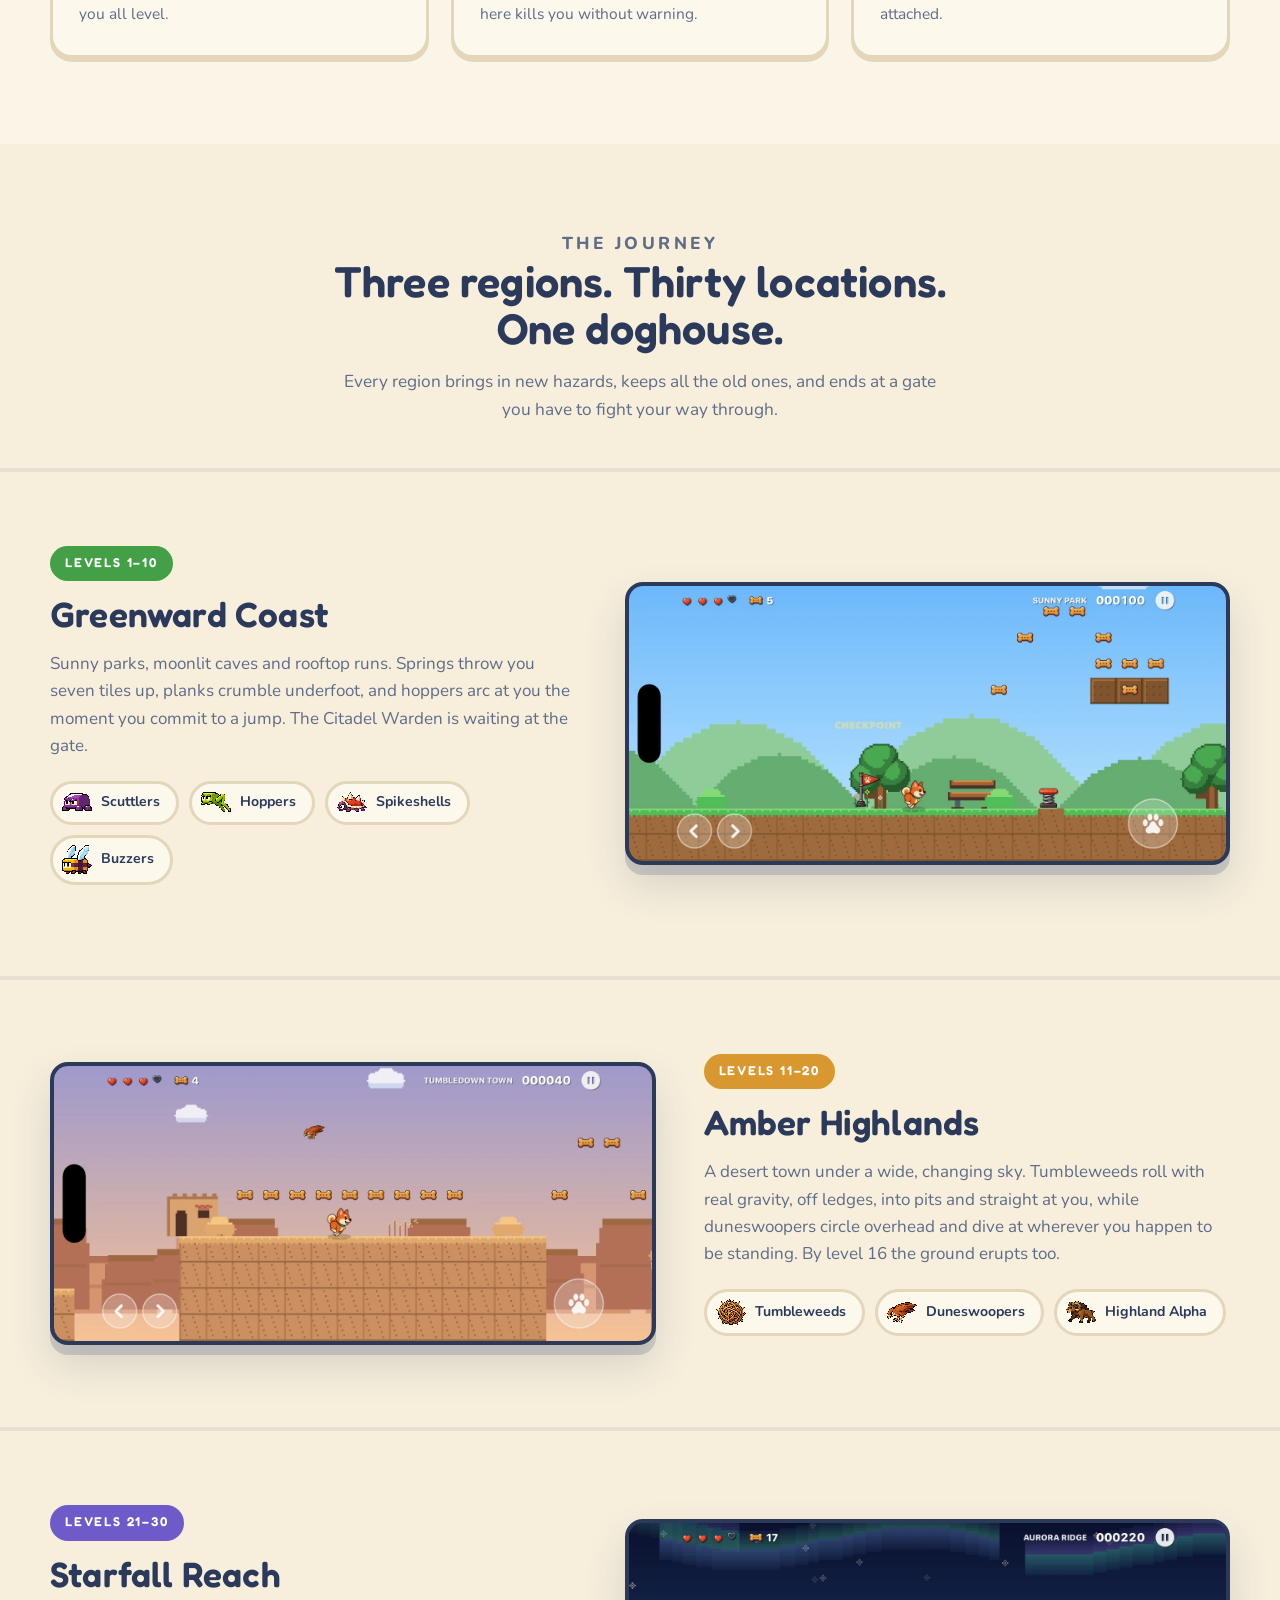
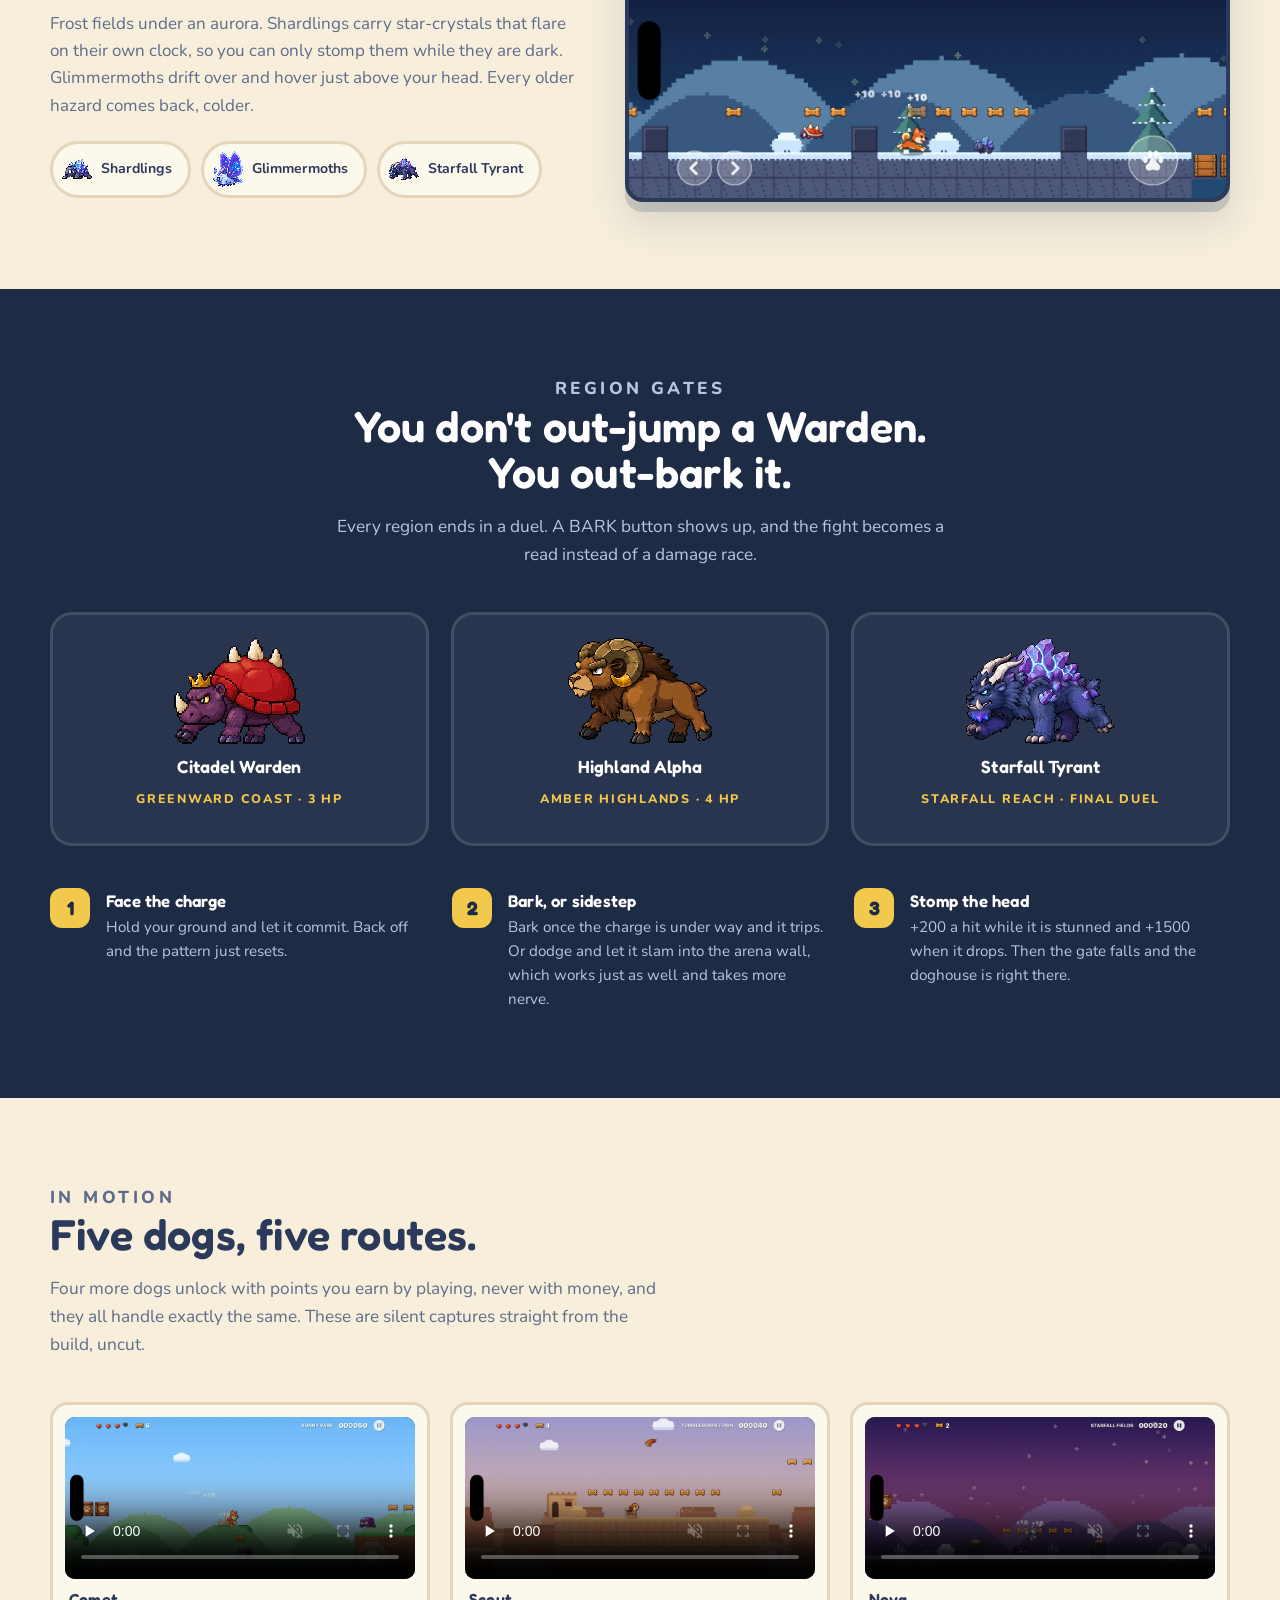
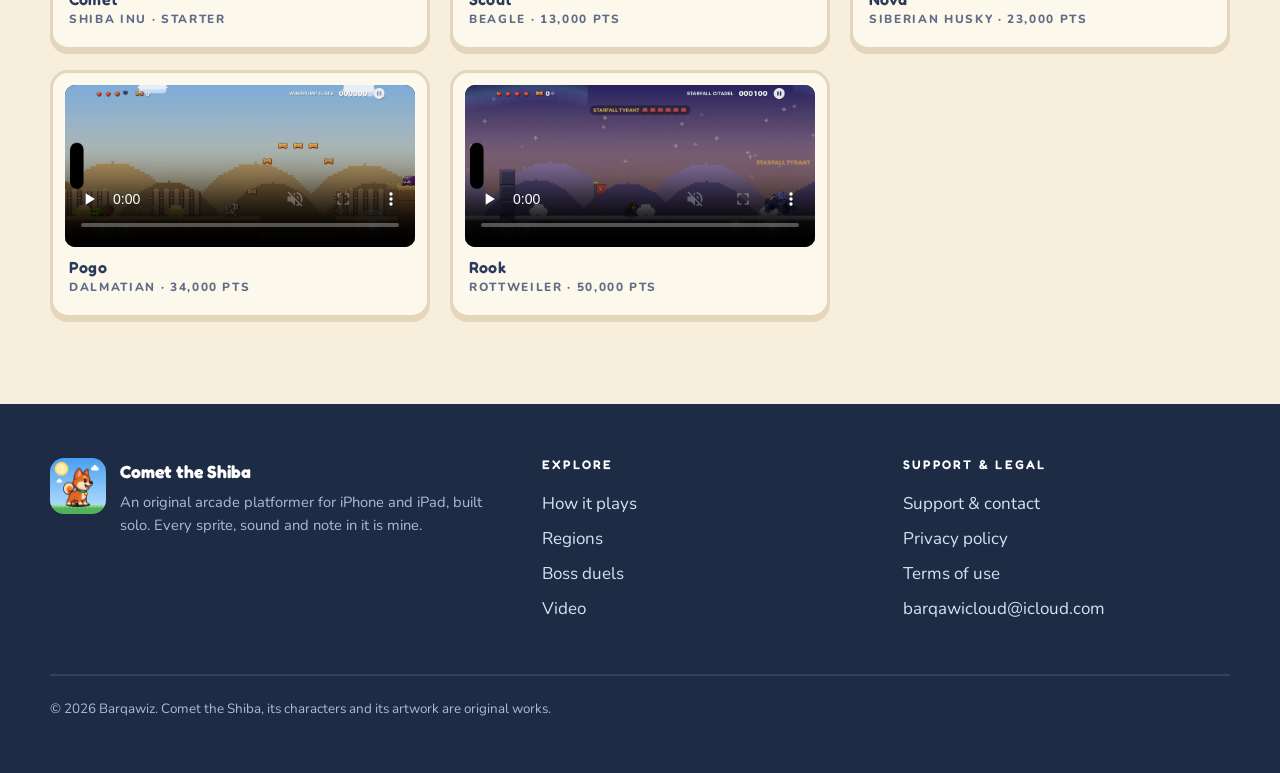
==== commit f0355a48: "Use the new Tumbledown Town capture for Amber Highlands Rebuilt from the updated app-store screensho" ====
--- a/index.html
+++ b/index.html
@@ -194,7 +194,7 @@
       <div>
         <div class="region-tag" style="--tint:var(--amber)">Levels 11&ndash;20</div>
         <h3>Amber Highlands</h3>
-        <p>A desert town under a gold sky. Tumbleweeds roll with real gravity, off ledges,
+        <p>A desert town under a wide, changing sky. Tumbleweeds roll with real gravity, off ledges,
            into pits and straight at you, while duneswoopers circle overhead and dive at
            wherever you happen to be standing. By level 16 the ground erupts too.</p>
         <ul class="chips">
@@ -205,7 +205,7 @@
       </div>
       <figure class="shot" style="margin:0">
         <img src="assets/img/shots/03-amber-highlands.webp" width="1434" height="660" loading="lazy"
-             alt="The Amber Highlands desert town level with warm gold skies and adobe buildings.">
+             alt="Comet running the rooftops of Tumbledown Town under a dusk sky, a trail of biscuits overhead and a duneswooper circling above.">
       </figure>
     </div>
   </article>
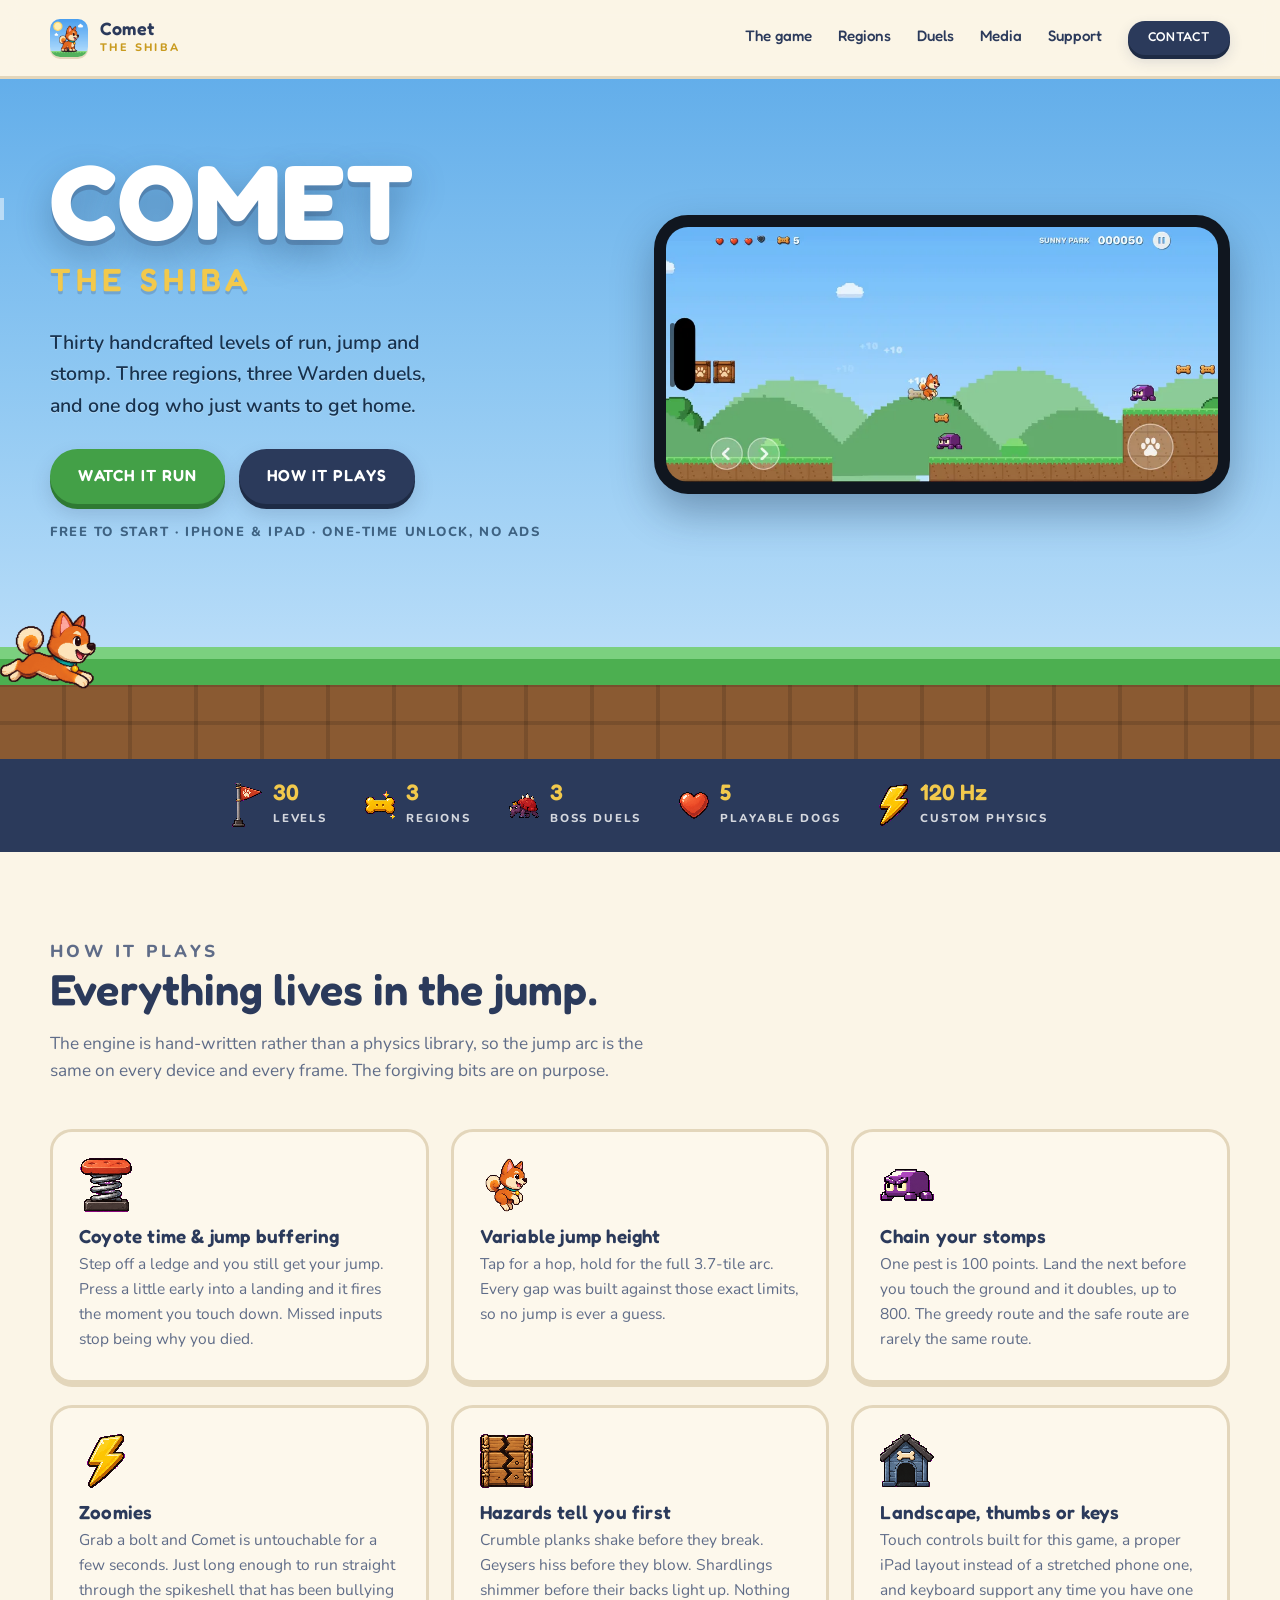
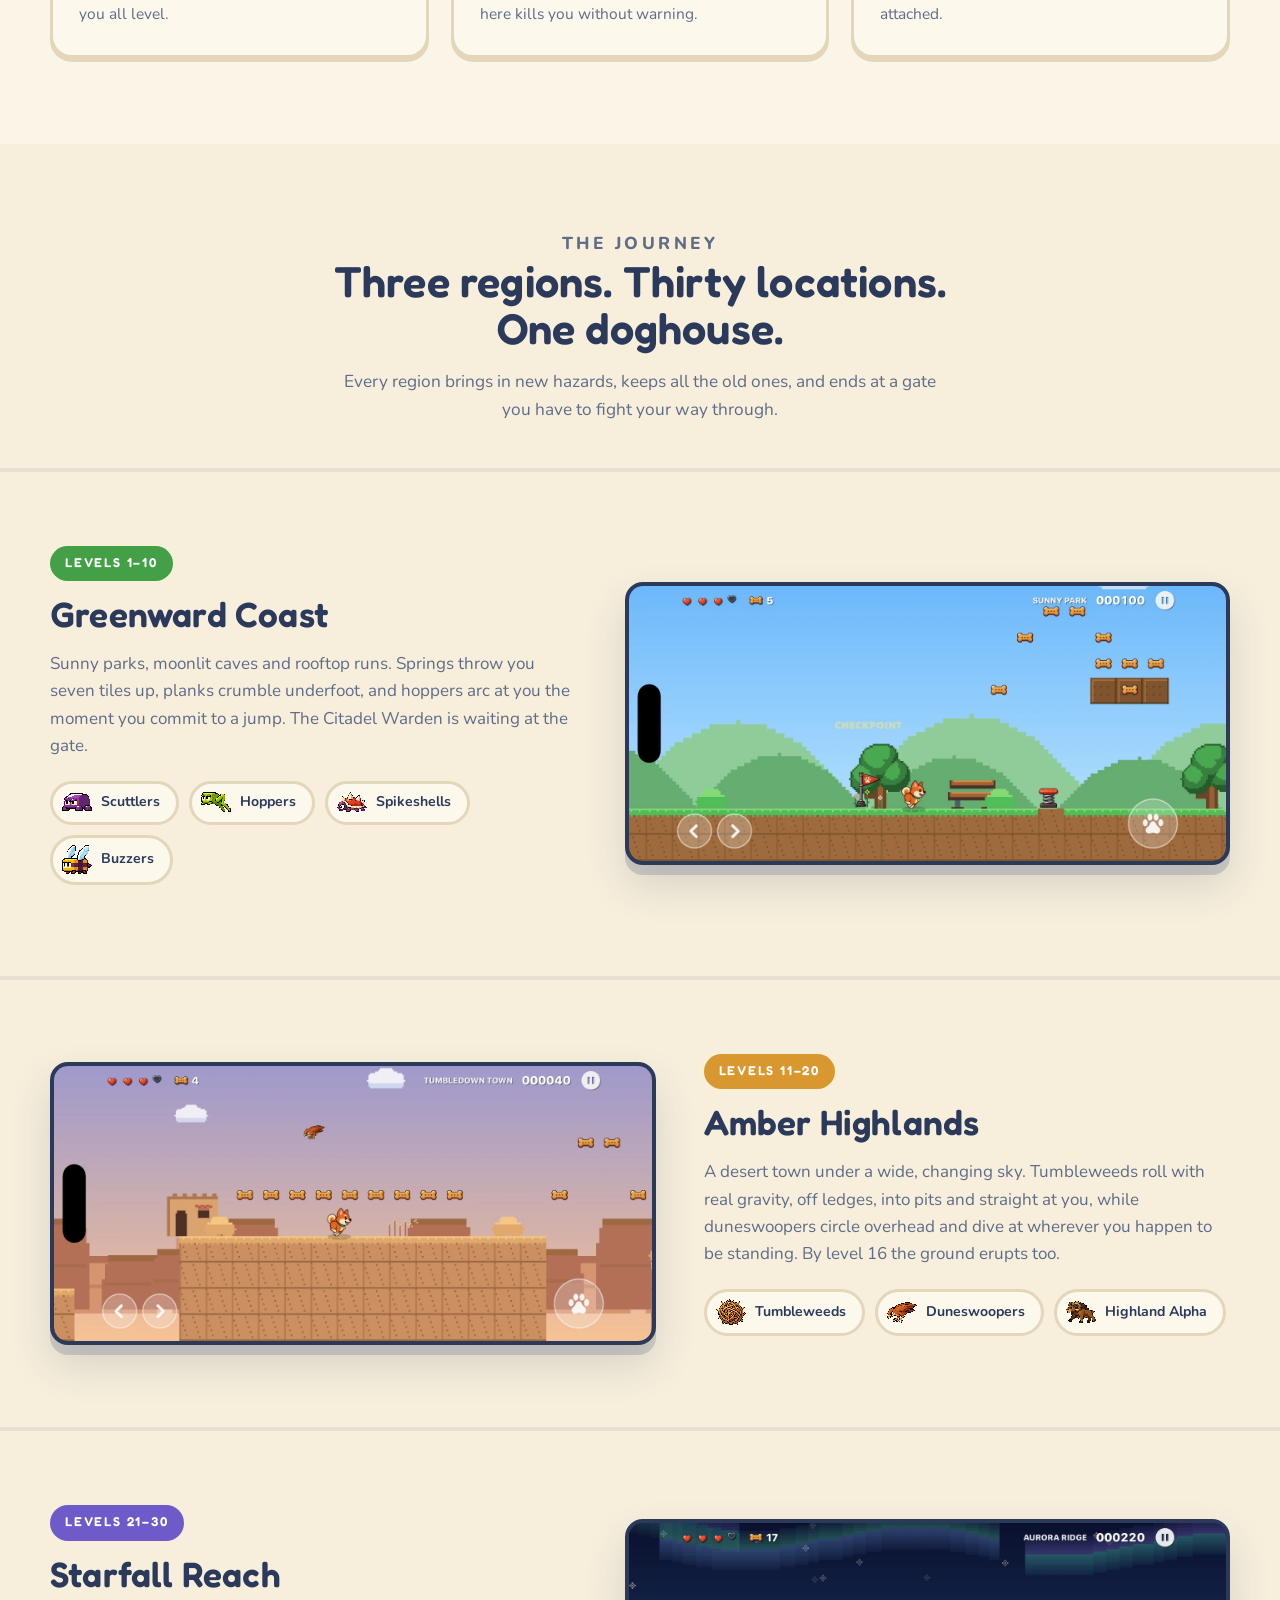
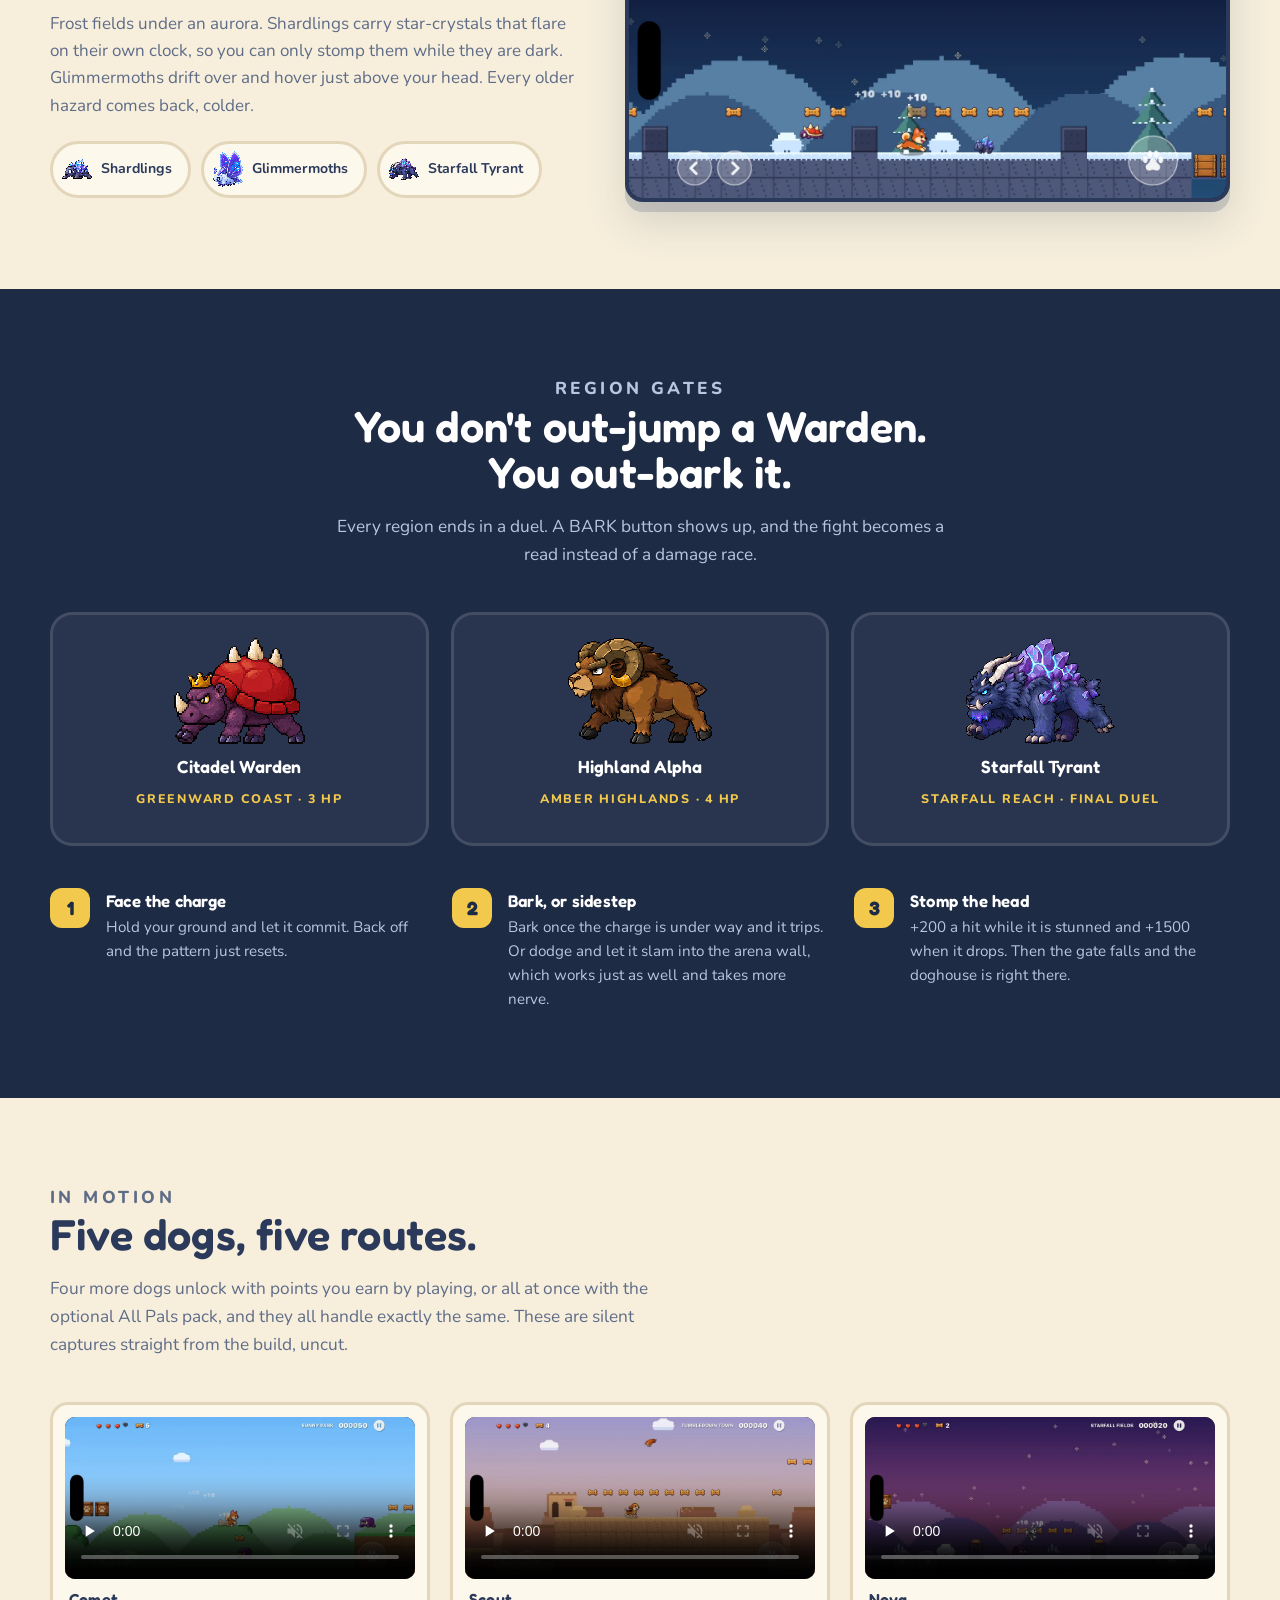
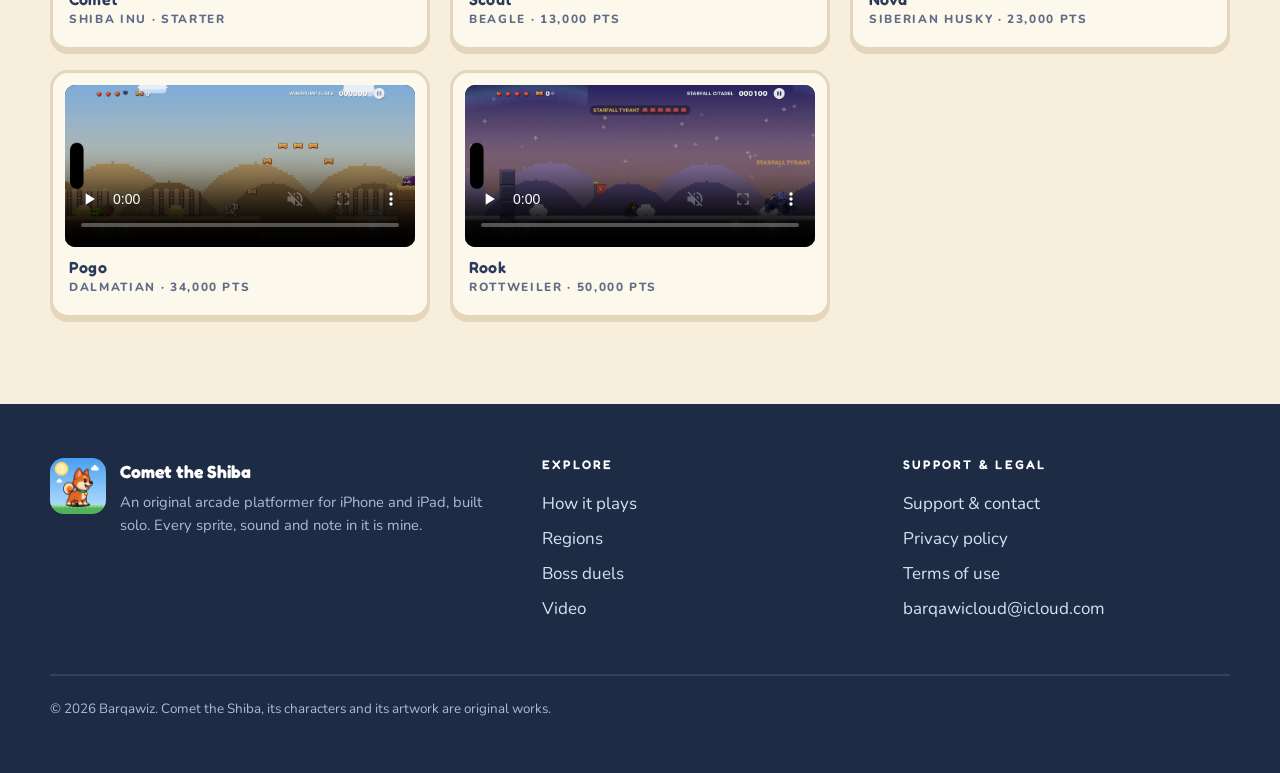
==== commit 76d656c4: "Update the policy" ====
--- a/index.html
+++ b/index.html
@@ -4,11 +4,11 @@
 <meta charset="utf-8">
 <meta name="viewport" content="width=device-width, initial-scale=1">
 <title>Comet the Shiba: a handcrafted arcade platformer for iPhone &amp; iPad</title>
-<meta name="description" content="Thirty handcrafted levels, three regions, three Warden duels and five playable dogs. An original pixel-art arcade platformer for iPhone and iPad. No ads, no in-app purchases, no third-party SDKs.">
+<meta name="description" content="Thirty handcrafted levels, three regions, three Warden duels and five playable dogs. An original pixel-art arcade platformer for iPhone and iPad. Free to start, no ads, no subscriptions, no accounts.">
 <link rel="canonical" href="https://barqawiz.github.io/comet-website/">
 <meta property="og:type" content="website">
 <meta property="og:title" content="Comet the Shiba, a handcrafted arcade platformer">
-<meta property="og:description" content="Run, jump, stomp pests and bark down Wardens across 30 handcrafted levels. Original art, original sound, no ads and no IAP. Coming to iPhone and iPad.">
+<meta property="og:description" content="Run, jump, stomp pests and bark down Wardens across 30 handcrafted levels. Original art, original sound, no ads. Free to start on iPhone and iPad.">
 <meta property="og:image" content="https://barqawiz.github.io/comet-website/assets/img/og.jpg">
 <meta property="og:url" content="https://barqawiz.github.io/comet-website/">
 <meta name="twitter:card" content="summary_large_image">
@@ -75,7 +75,7 @@
         <a class="btn" href="#media">Watch it run</a>
         <a class="btn btn--navy" href="#game">How it plays</a>
       </div>
-      <p class="hero-note">In development · iPhone &amp; iPad · No ads, no IAP</p>
+      <p class="hero-note">Free to start · iPhone &amp; iPad · One-time unlock, no ads</p>
     </div>
 
     <div class="device">
@@ -285,8 +285,8 @@
     <div class="section-head">
       <p class="eyebrow">In motion</p>
       <h2>Five dogs, five routes.</h2>
-      <p>Four more dogs unlock with points you earn by playing, never with money, and they all
-         handle exactly the same. These are silent captures straight from the build, uncut.</p>
+      <p>Four more dogs unlock with points you earn by playing, or all at once with the optional
+         All Pals pack, and they all handle exactly the same. These are silent captures straight from the build, uncut.</p>
     </div>
     <div class="reels">
       <figure class="reel" style="margin:0">
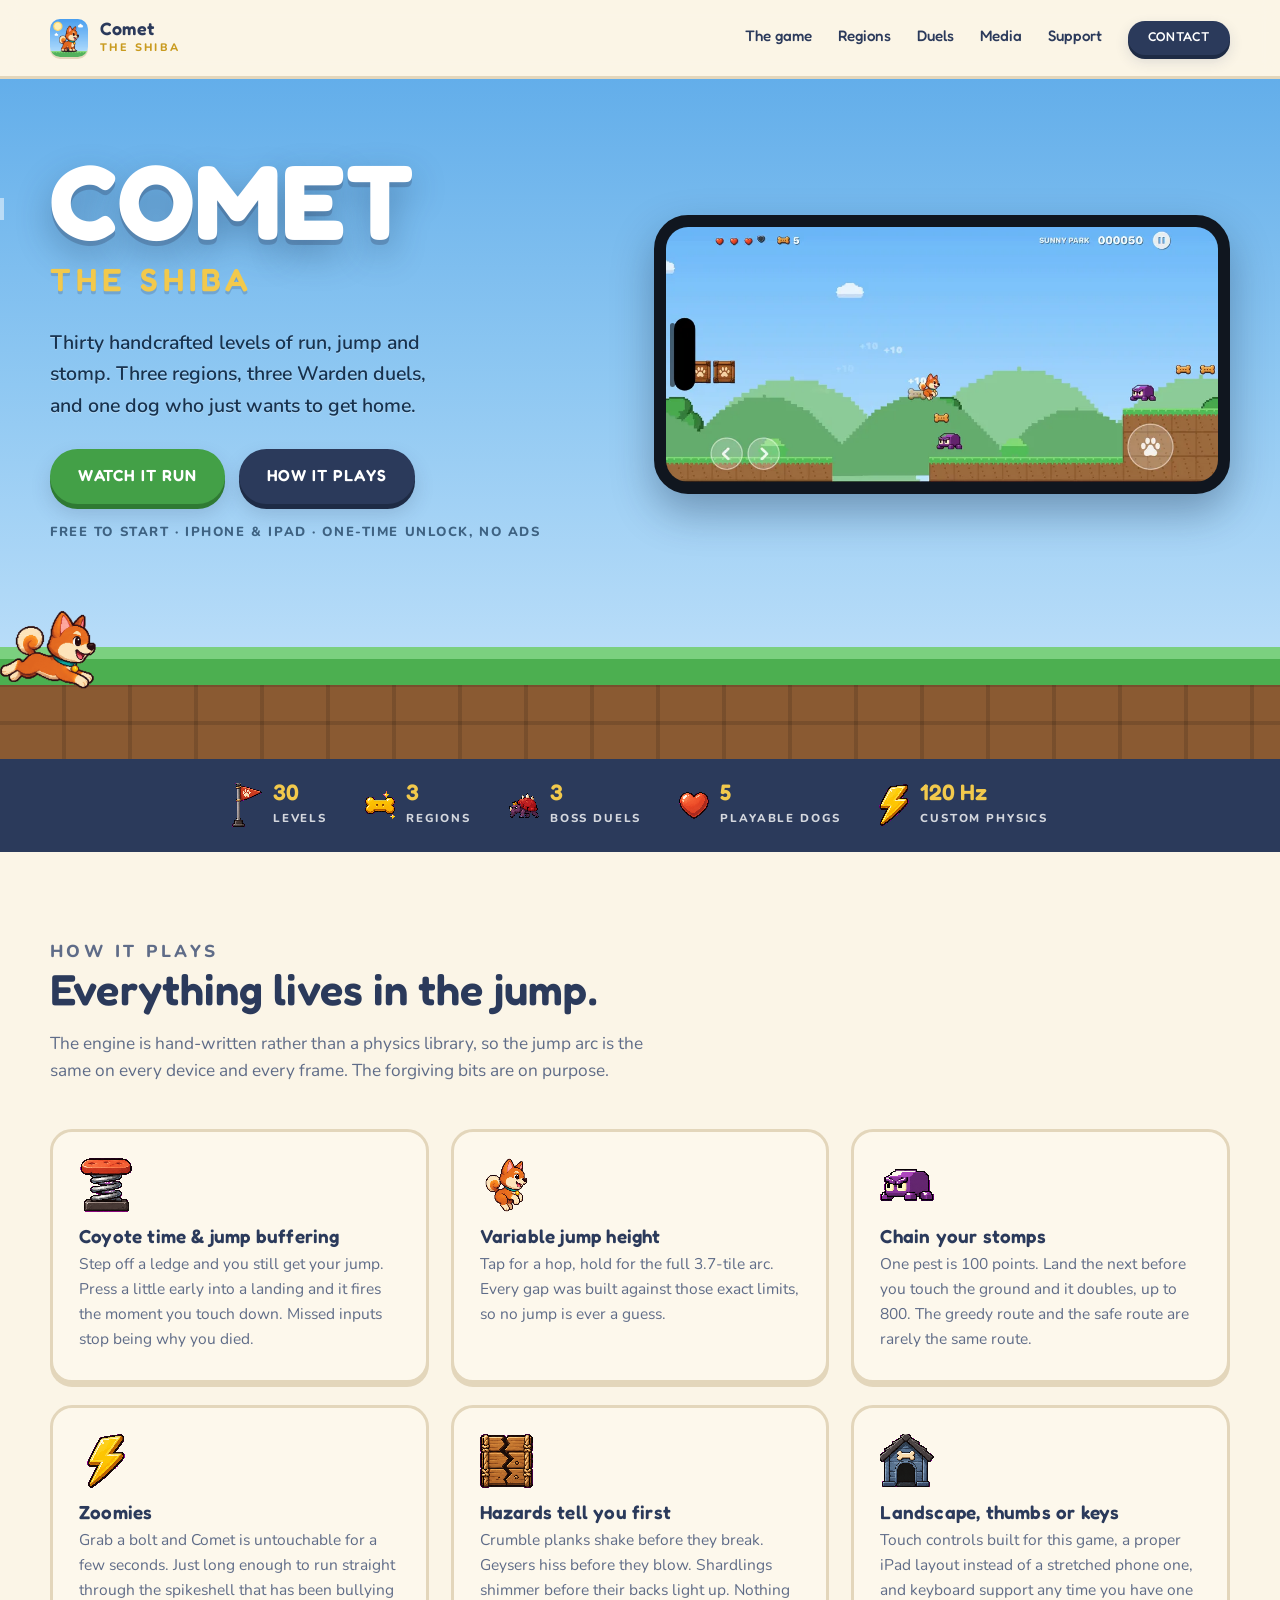
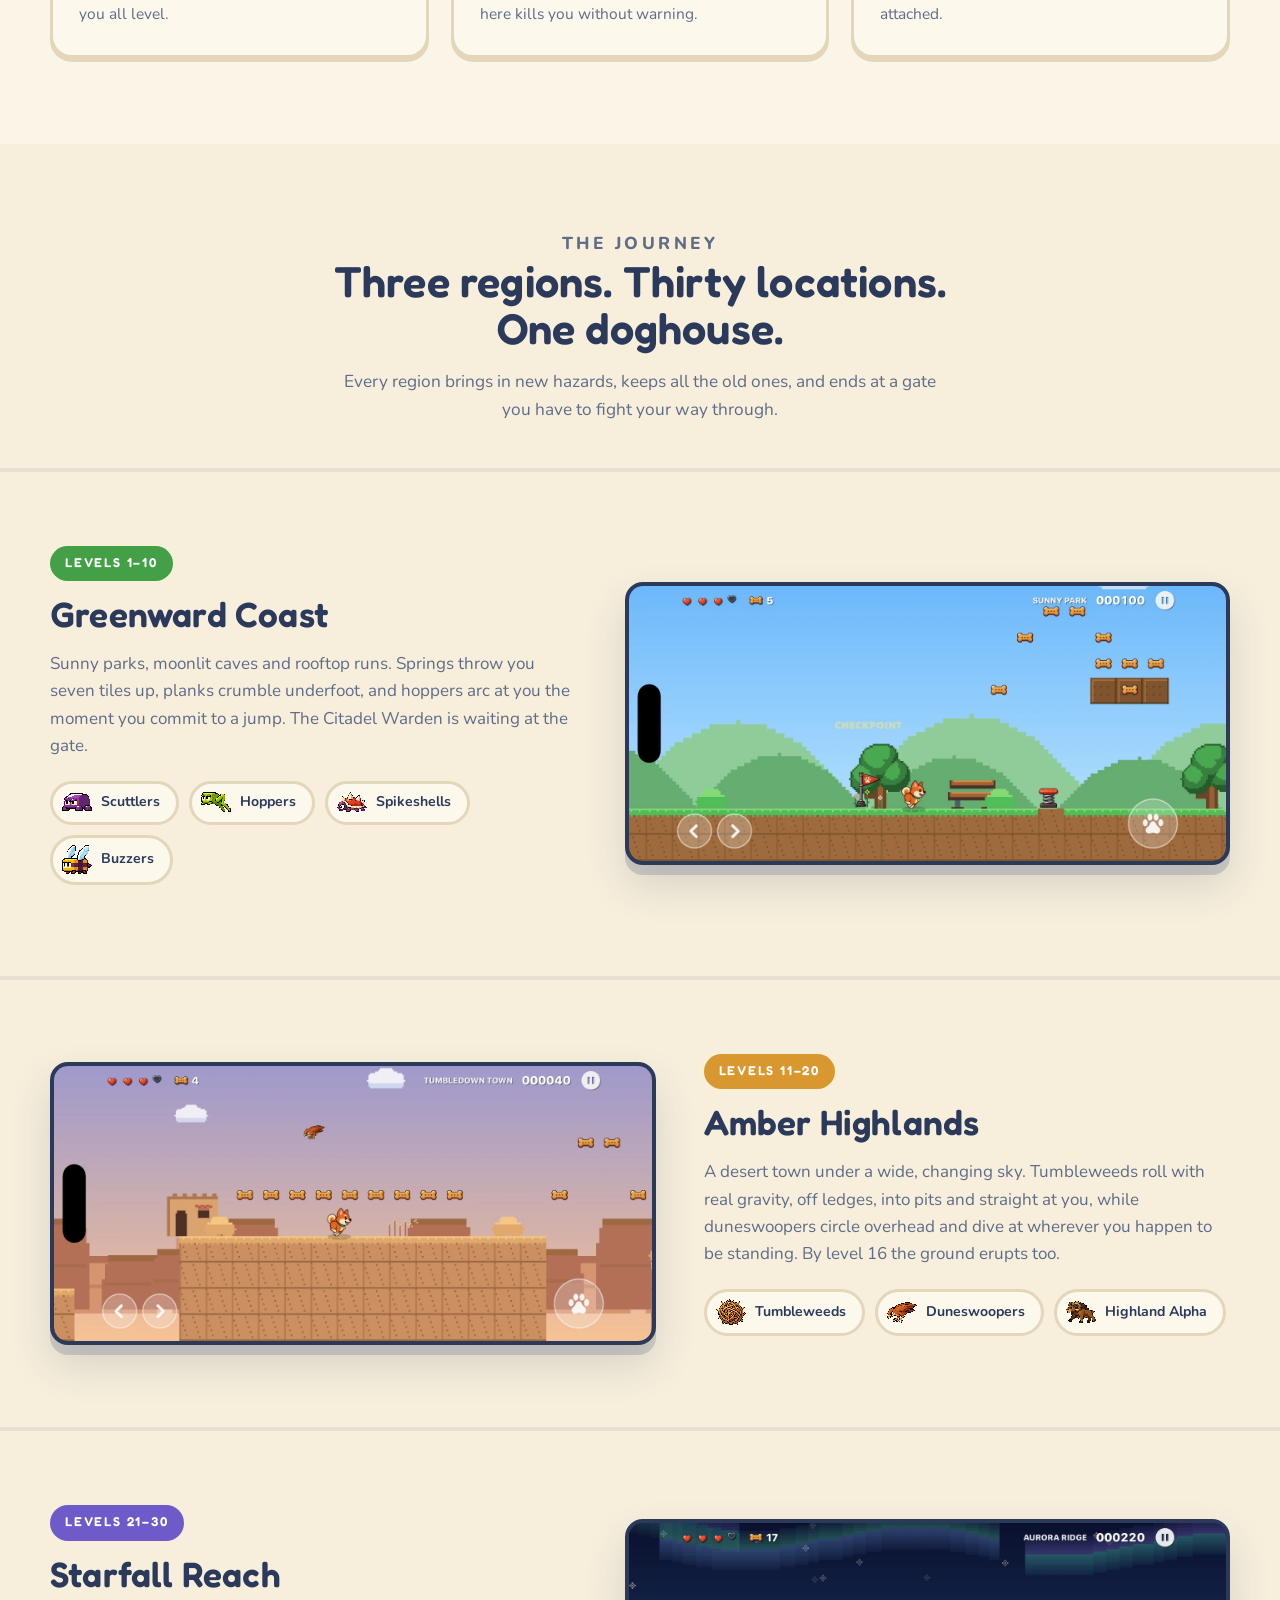
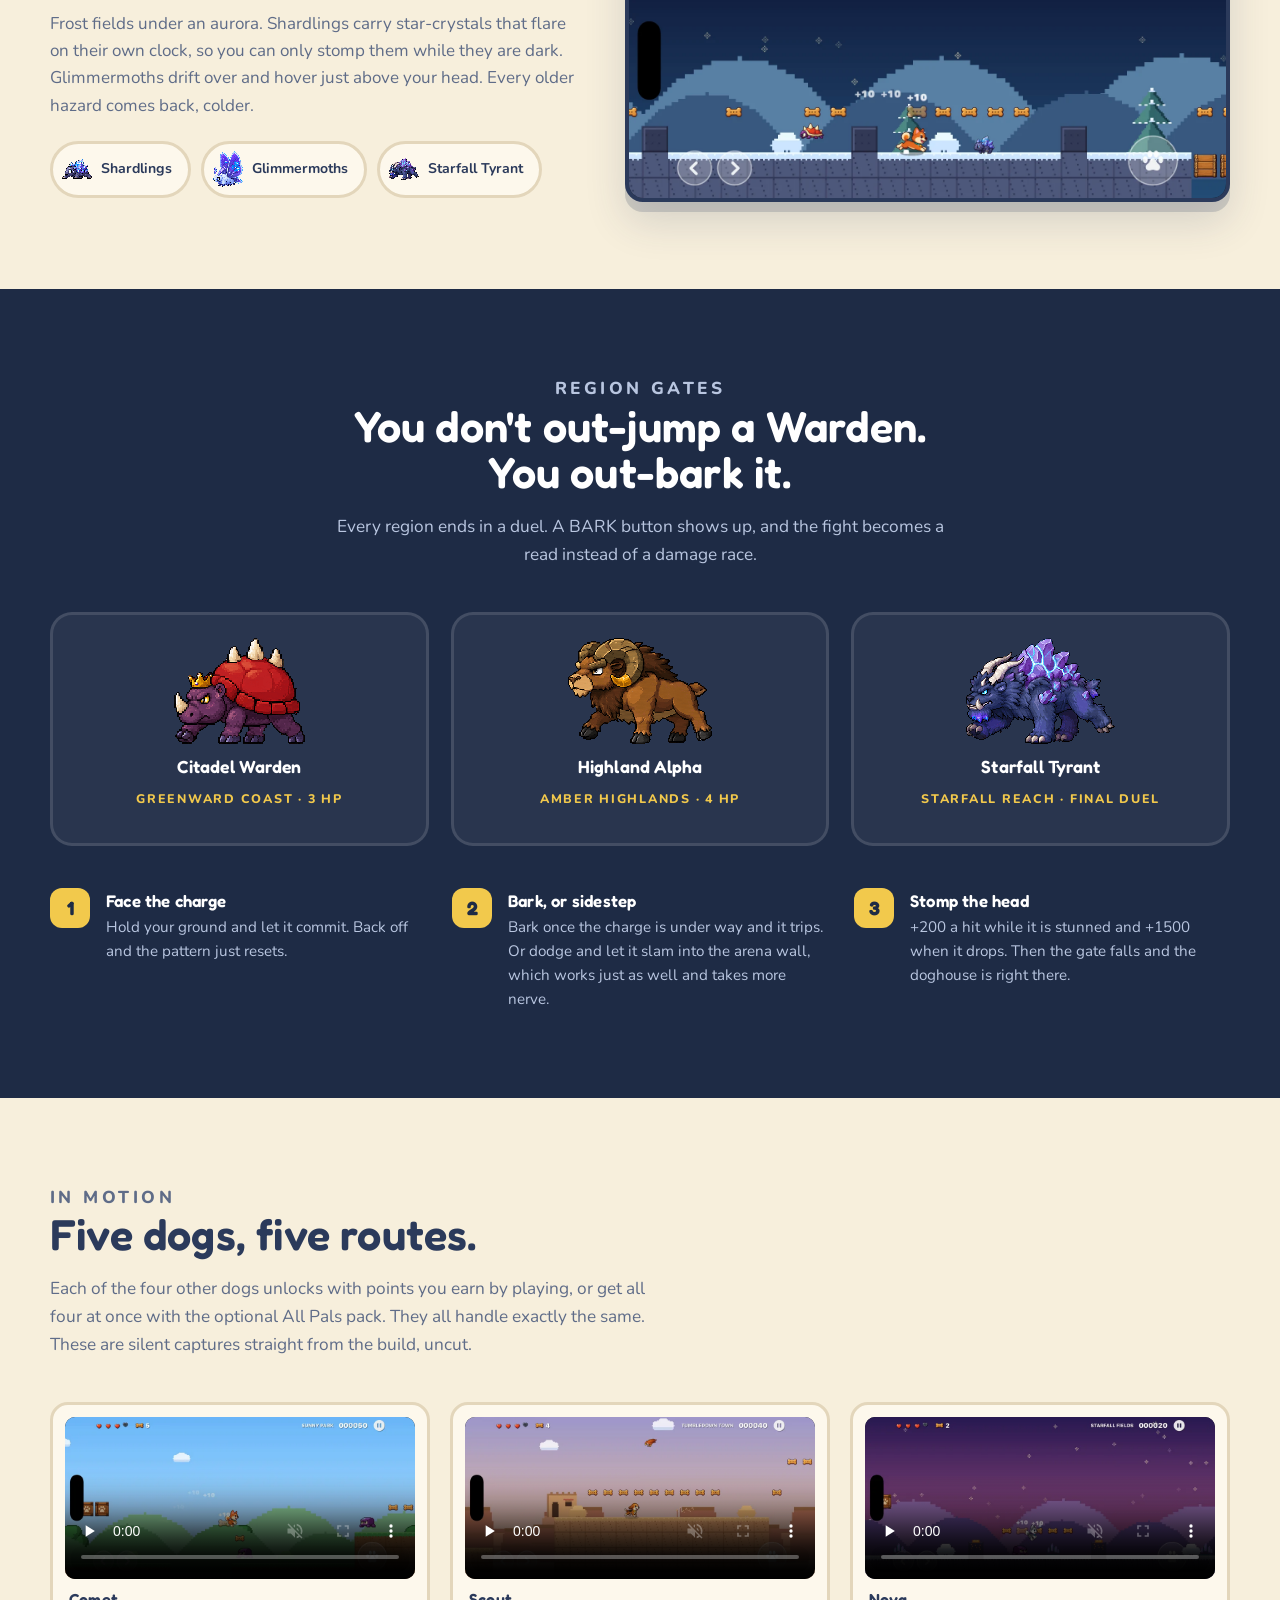
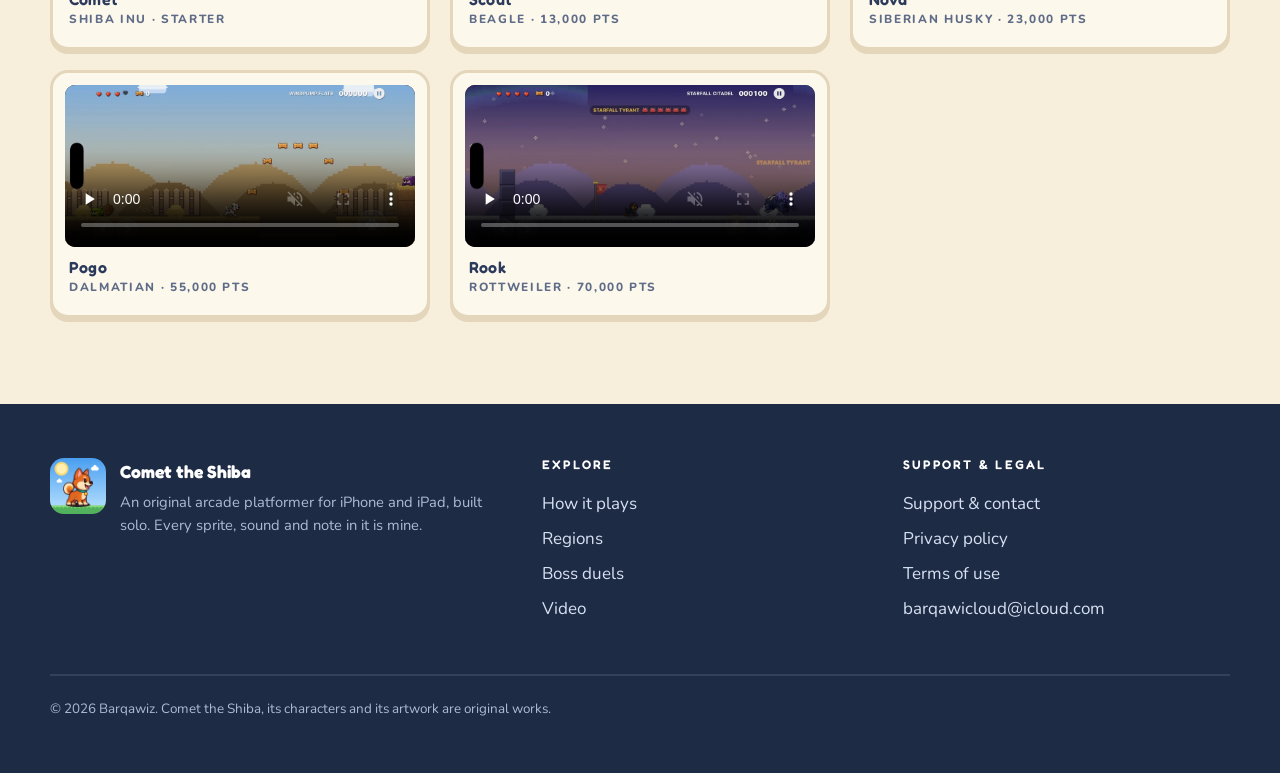
==== commit b919288b: "Update pal prices for Comet 1.3.1 (Pogo 55,000, Rook 70,000) The pet shop prices change in 1.3.1 so " ====
--- a/index.html
+++ b/index.html
@@ -285,8 +285,8 @@
     <div class="section-head">
       <p class="eyebrow">In motion</p>
       <h2>Five dogs, five routes.</h2>
-      <p>Four more dogs unlock with points you earn by playing, or all at once with the optional
-         All Pals pack, and they all handle exactly the same. These are silent captures straight from the build, uncut.</p>
+      <p>Each of the four other dogs unlocks with points you earn by playing, or get all four at
+         once with the optional All Pals pack. They all handle exactly the same. These are silent captures straight from the build, uncut.</p>
     </div>
     <div class="reels">
       <figure class="reel" style="margin:0">
@@ -303,11 +303,11 @@
       </figure>
       <figure class="reel" style="margin:0">
         <video src="assets/video/preview-pogo.mp4" poster="assets/video/preview-pogo.webp" controls muted loop playsinline preload="none"></video>
-        <h4>Pogo</h4><span>Dalmatian · 34,000 pts</span>
+        <h4>Pogo</h4><span>Dalmatian · 55,000 pts</span>
       </figure>
       <figure class="reel" style="margin:0">
         <video src="assets/video/preview-rook.mp4" poster="assets/video/preview-rook.webp" controls muted loop playsinline preload="none"></video>
-        <h4>Rook</h4><span>Rottweiler · 50,000 pts</span>
+        <h4>Rook</h4><span>Rottweiler · 70,000 pts</span>
       </figure>
     </div>
   </div>
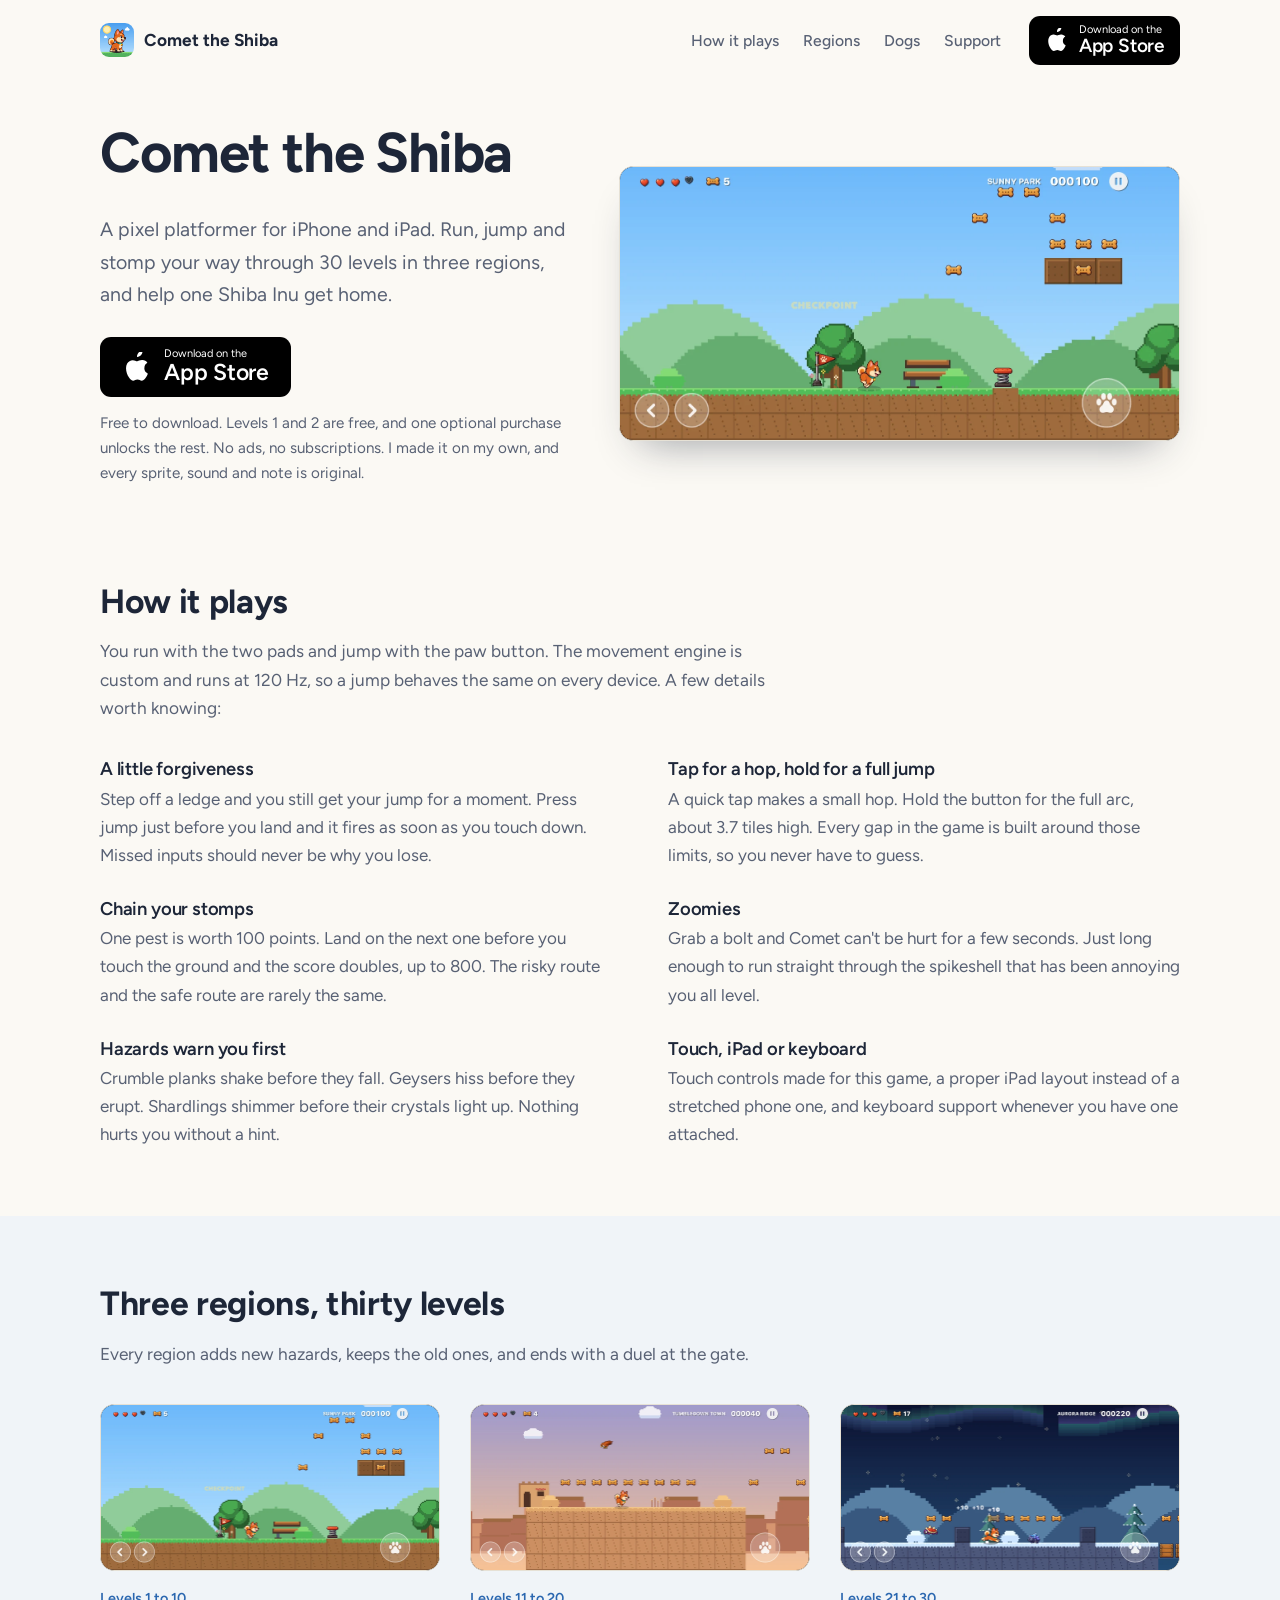
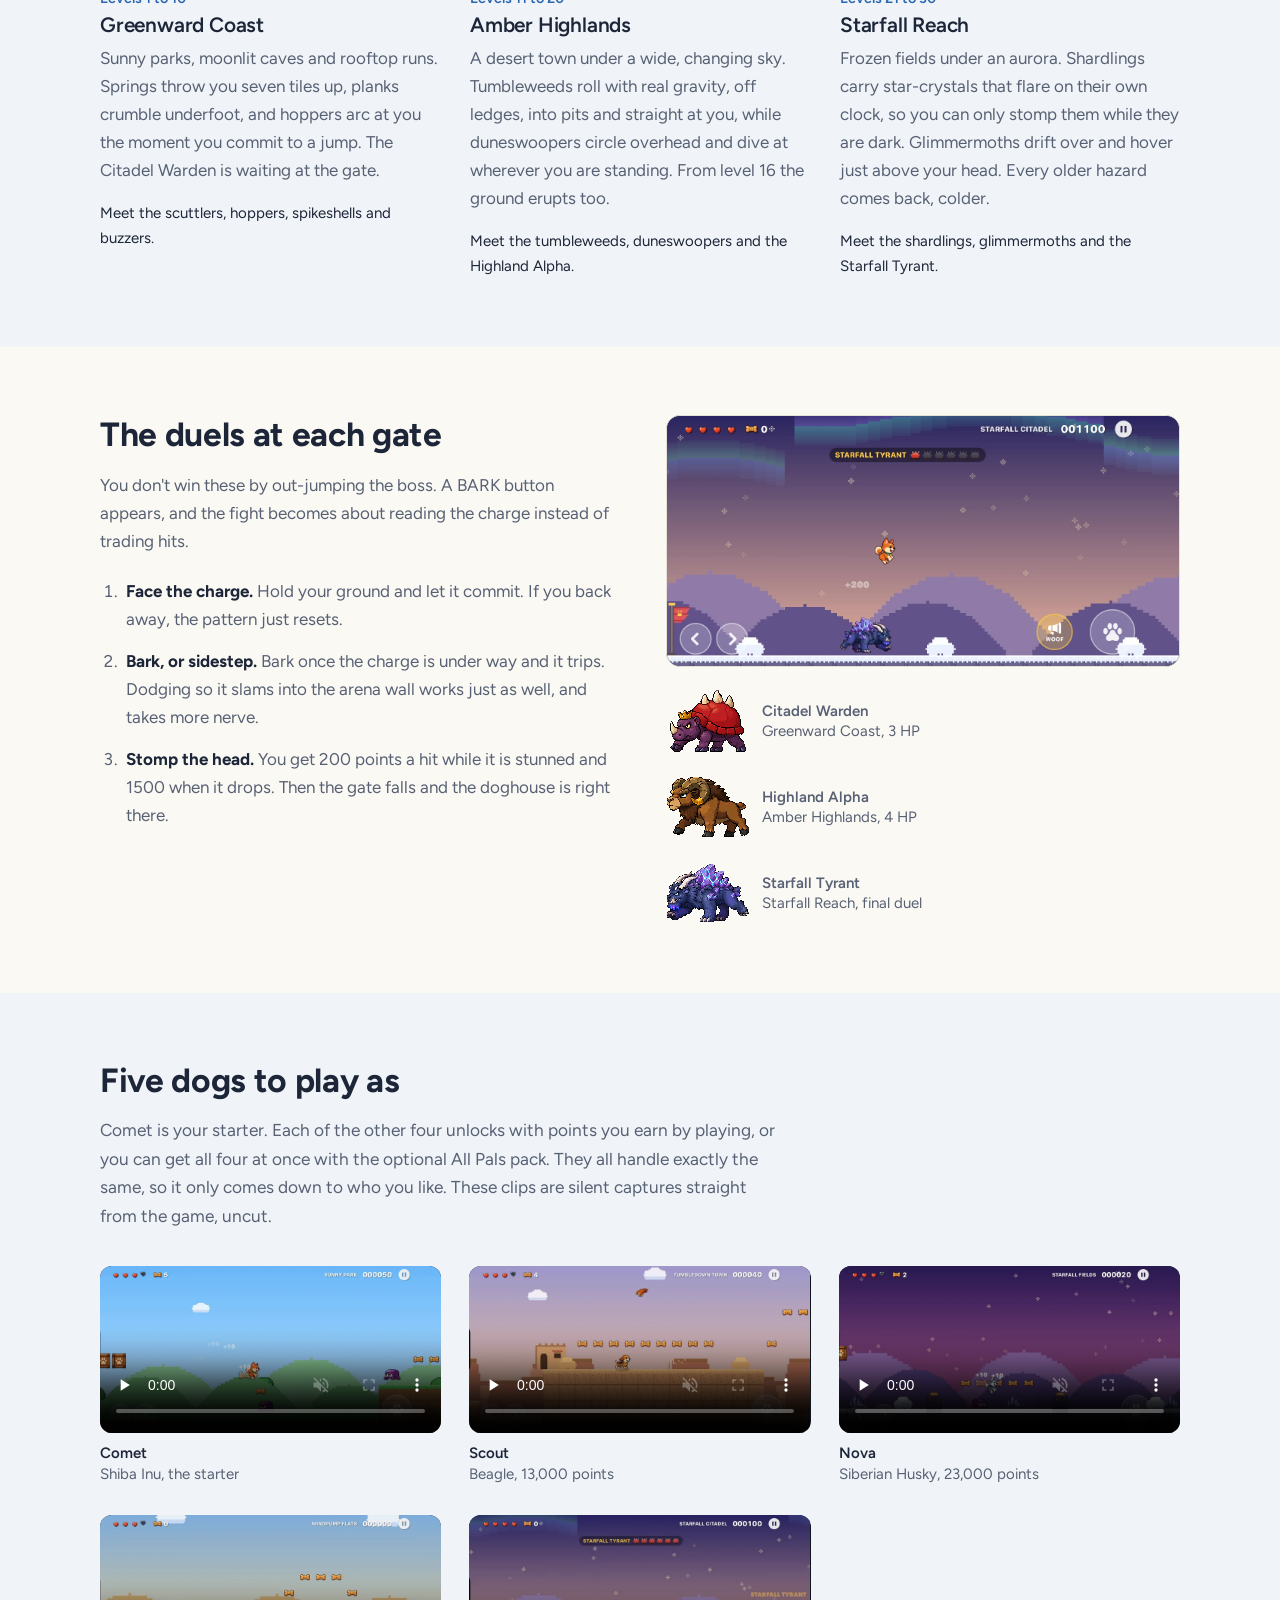
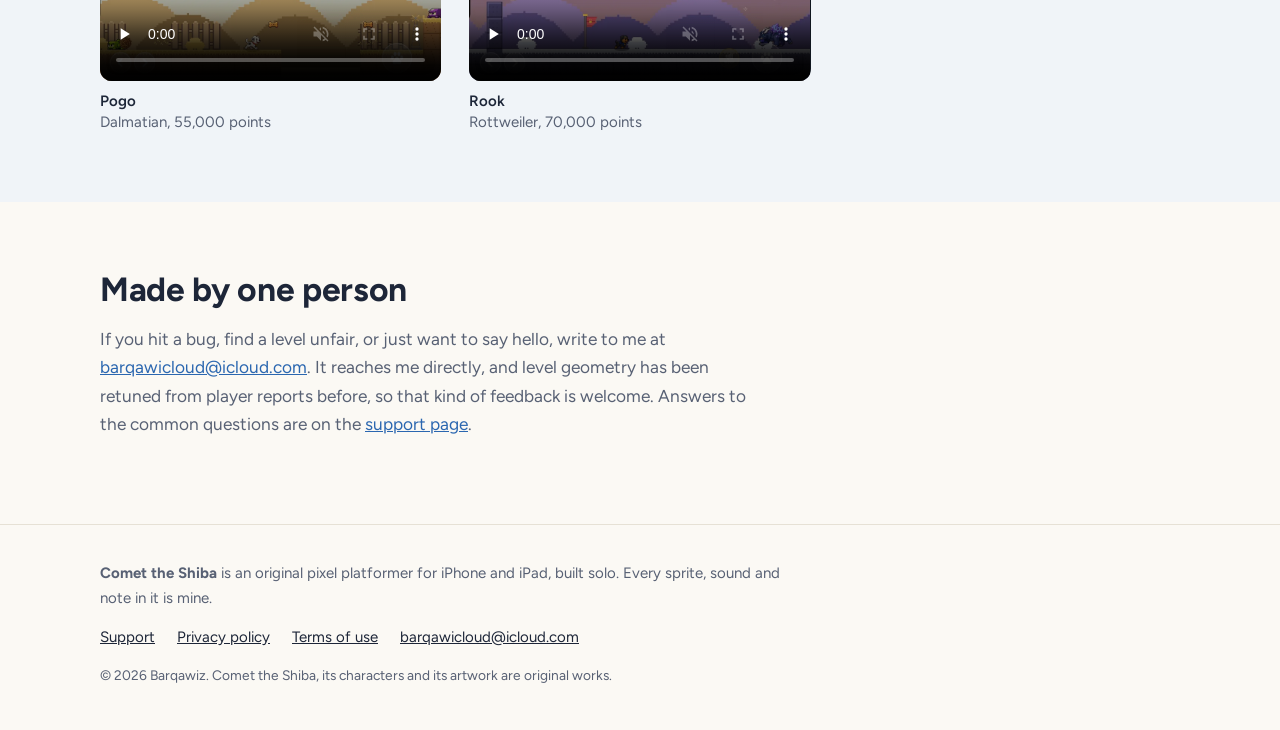
==== commit 5363add6: "Redesign the site: calmer, plainer and more human Drop the drifting clouds, the running sprite, the " ====
--- a/index.html
+++ b/index.html
@@ -3,21 +3,21 @@
 <head>
 <meta charset="utf-8">
 <meta name="viewport" content="width=device-width, initial-scale=1">
-<title>Comet the Shiba: a handcrafted arcade platformer for iPhone &amp; iPad</title>
-<meta name="description" content="Thirty handcrafted levels, three regions, three Warden duels and five playable dogs. An original pixel-art arcade platformer for iPhone and iPad. Free to start, no ads, no subscriptions, no accounts.">
+<title>Comet the Shiba: a pixel platformer for iPhone and iPad</title>
+<meta name="description" content="Comet the Shiba is a pixel platformer for iPhone and iPad with 30 levels in three regions, three boss duels and five dogs to play as. Free to start, no ads, no subscriptions.">
 <link rel="canonical" href="https://barqawiz.github.io/comet-website/">
 <meta property="og:type" content="website">
-<meta property="og:title" content="Comet the Shiba, a handcrafted arcade platformer">
-<meta property="og:description" content="Run, jump, stomp pests and bark down Wardens across 30 handcrafted levels. Original art, original sound, no ads. Free to start on iPhone and iPad.">
+<meta property="og:title" content="Comet the Shiba, a pixel platformer for iPhone and iPad">
+<meta property="og:description" content="Run, jump and stomp through 30 levels in three regions. Original art and sound, no ads, free to start.">
 <meta property="og:image" content="https://barqawiz.github.io/comet-website/assets/img/og.jpg">
 <meta property="og:url" content="https://barqawiz.github.io/comet-website/">
 <meta name="twitter:card" content="summary_large_image">
-<meta name="theme-color" content="#63AEEA">
+<meta name="theme-color" content="#fbf9f4">
 <link rel="icon" href="favicon.ico" sizes="any">
 <link rel="apple-touch-icon" href="assets/apple-touch-icon.png">
 <link rel="preconnect" href="https://fonts.googleapis.com">
 <link rel="preconnect" href="https://fonts.gstatic.com" crossorigin>
-<link href="https://fonts.googleapis.com/css2?family=Fredoka:wght@500;600;700&family=Nunito:wght@400;600;700;800&display=swap" rel="stylesheet">
+<link href="https://fonts.googleapis.com/css2?family=Figtree:wght@400;500;600;700&display=swap" rel="stylesheet">
 <link rel="stylesheet" href="assets/css/style.css">
 <script type="application/ld+json">
 {
@@ -29,7 +29,7 @@
   "operatingSystem": "iOS 17+",
   "applicationCategory": "Game",
   "author": { "@type": "Person", "name": "Barqawiz" },
-  "description": "An original handcrafted arcade platformer for iPhone and iPad: 30 levels, three regions, three boss duels and five playable dogs.",
+  "description": "An original pixel platformer for iPhone and iPad: 30 levels, three regions, three boss duels and five playable dogs.",
   "image": "https://barqawiz.github.io/comet-website/assets/img/og.jpg"
 }
 </script>
@@ -40,306 +40,195 @@
 <header class="site-head">
   <div class="wrap">
     <a class="brand" href="./">
-      <img src="assets/img/icon.png" alt="" width="38" height="38">
-      <span><b>Comet</b><span class="sub">The Shiba</span></span>
+      <img src="assets/img/icon.png" alt="" width="34" height="34">
+      <span>Comet the Shiba</span>
     </a>
     <nav class="site-nav" aria-label="Main">
-      <a href="#game">The game</a>
-      <a href="#regions">Regions</a>
-      <a href="#bosses">Duels</a>
-      <a href="#media">Media</a>
+      <a href="./#how">How it plays</a>
+      <a href="./#regions">Regions</a>
+      <a href="./#dogs">Dogs</a>
+      <a class="keep" href="support.html">Support</a>
+    </nav>
+    <a class="store" href="https://apps.apple.com/app/id6805965904">
+      <svg viewBox="0 0 384 512" aria-hidden="true"><path d="M318.7 268c-.2-37 16.6-65 50.5-85-19-27-47.5-42-85-45-36-3-75 21-89 21-15 0-49-20-76-19-39 .6-75 23-95 58-41 71-10 176 29 234 19 28 42 59 72 58 29-1 40-19 75-19 35 0 45 19 76 18 31-1 51-28 70-56 22-32 31-63 31-65-1-1-60-23-60-90zM262 53c16-20 27-47 24-74-23 1-51 15-68 34-15 17-29 45-25 71 26 2 53-12 69-31z"/></svg>
+      <span><small>Download on the</small><b>App Store</b></span>
+    </a>
+  </div>
+</header>
+
+<main id="main">
+
+<section class="hero">
+  <div class="wrap">
+    <div>
+      <h1>Comet the Shiba</h1>
+      <p class="lead">A pixel platformer for iPhone and iPad. Run, jump and stomp your way through 30 levels in three regions, and help one Shiba Inu get home.</p>
+      <a class="store lg" href="https://apps.apple.com/app/id6805965904">
+        <svg viewBox="0 0 384 512" aria-hidden="true"><path d="M318.7 268c-.2-37 16.6-65 50.5-85-19-27-47.5-42-85-45-36-3-75 21-89 21-15 0-49-20-76-19-39 .6-75 23-95 58-41 71-10 176 29 234 19 28 42 59 72 58 29-1 40-19 75-19 35 0 45 19 76 18 31-1 51-28 70-56 22-32 31-63 31-65-1-1-60-23-60-90zM262 53c16-20 27-47 24-74-23 1-51 15-68 34-15 17-29 45-25 71 26 2 53-12 69-31z"/></svg>
+        <span><small>Download on the</small><b>App Store</b></span>
+      </a>
+      <p class="note">Free to download. Levels 1 and 2 are free, and one optional purchase unlocks the rest. No ads, no subscriptions. I made it on my own, and every sprite, sound and note is original.</p>
+    </div>
+    <figure class="shot">
+      <img src="assets/img/shots/01-sunny-park.webp" width="1434" height="660"
+           alt="Comet the Shiba running through Sunny Park past a checkpoint flag, with biscuits floating above a bench and a spring.">
+    </figure>
+  </div>
+</section>
+
+<section class="section" id="how">
+  <div class="wrap">
+    <div class="section-head">
+      <h2>How it plays</h2>
+      <p>You run with the two pads and jump with the paw button. The movement engine is custom and runs at 120 Hz, so a jump behaves the same on every device. A few details worth knowing:</p>
+    </div>
+    <div class="how">
+      <div>
+        <h3>A little forgiveness</h3>
+        <p>Step off a ledge and you still get your jump for a moment. Press jump just before you land and it fires as soon as you touch down. Missed inputs should never be why you lose.</p>
+      </div>
+      <div>
+        <h3>Tap for a hop, hold for a full jump</h3>
+        <p>A quick tap makes a small hop. Hold the button for the full arc, about 3.7 tiles high. Every gap in the game is built around those limits, so you never have to guess.</p>
+      </div>
+      <div>
+        <h3>Chain your stomps</h3>
+        <p>One pest is worth 100 points. Land on the next one before you touch the ground and the score doubles, up to 800. The risky route and the safe route are rarely the same.</p>
+      </div>
+      <div>
+        <h3>Zoomies</h3>
+        <p>Grab a bolt and Comet can't be hurt for a few seconds. Just long enough to run straight through the spikeshell that has been annoying you all level.</p>
+      </div>
+      <div>
+        <h3>Hazards warn you first</h3>
+        <p>Crumble planks shake before they fall. Geysers hiss before they erupt. Shardlings shimmer before their crystals light up. Nothing hurts you without a hint.</p>
+      </div>
+      <div>
+        <h3>Touch, iPad or keyboard</h3>
+        <p>Touch controls made for this game, a proper iPad layout instead of a stretched phone one, and keyboard support whenever you have one attached.</p>
+      </div>
+    </div>
+  </div>
+</section>
+
+<section class="section section--tint" id="regions">
+  <div class="wrap">
+    <div class="section-head">
+      <h2>Three regions, thirty levels</h2>
+      <p>Every region adds new hazards, keeps the old ones, and ends with a duel at the gate.</p>
+    </div>
+    <div class="regions">
+      <article class="region">
+        <figure class="shot">
+          <img src="assets/img/shots/01-sunny-park.webp" width="1434" height="660" loading="lazy"
+               alt="Comet running through Sunny Park past a checkpoint flag, biscuits floating above a bench and a spring.">
+        </figure>
+        <p class="levels">Levels 1 to 10</p>
+        <h3>Greenward Coast</h3>
+        <p>Sunny parks, moonlit caves and rooftop runs. Springs throw you seven tiles up, planks crumble underfoot, and hoppers arc at you the moment you commit to a jump. The Citadel Warden is waiting at the gate.</p>
+        <p class="meet">Meet the scuttlers, hoppers, spikeshells and buzzers.</p>
+      </article>
+      <article class="region">
+        <figure class="shot">
+          <img src="assets/img/shots/03-amber-highlands.webp" width="1434" height="660" loading="lazy"
+               alt="Comet running the rooftops of Tumbledown Town under a dusk sky, a trail of biscuits overhead and a duneswooper circling above.">
+        </figure>
+        <p class="levels">Levels 11 to 20</p>
+        <h3>Amber Highlands</h3>
+        <p>A desert town under a wide, changing sky. Tumbleweeds roll with real gravity, off ledges, into pits and straight at you, while duneswoopers circle overhead and dive at wherever you are standing. From level 16 the ground erupts too.</p>
+        <p class="meet">Meet the tumbleweeds, duneswoopers and the Highland Alpha.</p>
+      </article>
+      <article class="region">
+        <figure class="shot">
+          <img src="assets/img/shots/05-aurora-ridge.webp" width="1434" height="660" loading="lazy"
+               alt="Aurora Ridge at dusk with meteor rings in the sky and a shardling on the path ahead.">
+        </figure>
+        <p class="levels">Levels 21 to 30</p>
+        <h3>Starfall Reach</h3>
+        <p>Frozen fields under an aurora. Shardlings carry star-crystals that flare on their own clock, so you can only stomp them while they are dark. Glimmermoths drift over and hover just above your head. Every older hazard comes back, colder.</p>
+        <p class="meet">Meet the shardlings, glimmermoths and the Starfall Tyrant.</p>
+      </article>
+    </div>
+  </div>
+</section>
+
+<section class="section" id="duels">
+  <div class="wrap duels">
+    <div>
+      <h2>The duels at each gate</h2>
+      <p>You don't win these by out-jumping the boss. A BARK button appears, and the fight becomes about reading the charge instead of trading hits.</p>
+      <ol class="steps">
+        <li><strong>Face the charge.</strong> Hold your ground and let it commit. If you back away, the pattern just resets.</li>
+        <li><strong>Bark, or sidestep.</strong> Bark once the charge is under way and it trips. Dodging so it slams into the arena wall works just as well, and takes more nerve.</li>
+        <li><strong>Stomp the head.</strong> You get 200 points a hit while it is stunned and 1500 when it drops. Then the gate falls and the doghouse is right there.</li>
+      </ol>
+    </div>
+    <div>
+      <figure class="shot">
+        <img src="assets/img/shots/06-starfall-tyrant-duel.webp" width="1434" height="660" loading="lazy"
+             alt="Comet facing the Starfall Tyrant in the Starfall Citadel, with the BARK button on screen.">
+      </figure>
+      <ul class="bosses">
+        <li><img class="px" src="assets/img/sprites/warden.png" alt=""><span><b>Citadel Warden</b>Greenward Coast, 3 HP</span></li>
+        <li><img class="px" src="assets/img/sprites/alpha.png" alt=""><span><b>Highland Alpha</b>Amber Highlands, 4 HP</span></li>
+        <li><img class="px" src="assets/img/sprites/tyrant.png" alt=""><span><b>Starfall Tyrant</b>Starfall Reach, final duel</span></li>
+      </ul>
+    </div>
+  </div>
+</section>
+
+<section class="section section--tint" id="dogs">
+  <div class="wrap">
+    <div class="section-head">
+      <h2>Five dogs to play as</h2>
+      <p>Comet is your starter. Each of the other four unlocks with points you earn by playing, or you can get all four at once with the optional All Pals pack. They all handle exactly the same, so it only comes down to who you like. These clips are silent captures straight from the game, uncut.</p>
+    </div>
+    <div class="reels">
+      <figure class="reel">
+        <video src="assets/video/preview-comet.mp4" poster="assets/video/preview-comet.webp" controls muted loop playsinline preload="none" aria-label="Gameplay with Comet"></video>
+        <figcaption><b>Comet</b><span>Shiba Inu, the starter</span></figcaption>
+      </figure>
+      <figure class="reel">
+        <video src="assets/video/preview-scout.mp4" poster="assets/video/preview-scout.webp" controls muted loop playsinline preload="none" aria-label="Gameplay with Scout"></video>
+        <figcaption><b>Scout</b><span>Beagle, 13,000 points</span></figcaption>
+      </figure>
+      <figure class="reel">
+        <video src="assets/video/preview-nova.mp4" poster="assets/video/preview-nova.webp" controls muted loop playsinline preload="none" aria-label="Gameplay with Nova"></video>
+        <figcaption><b>Nova</b><span>Siberian Husky, 23,000 points</span></figcaption>
+      </figure>
+      <figure class="reel">
+        <video src="assets/video/preview-pogo.mp4" poster="assets/video/preview-pogo.webp" controls muted loop playsinline preload="none" aria-label="Gameplay with Pogo"></video>
+        <figcaption><b>Pogo</b><span>Dalmatian, 55,000 points</span></figcaption>
+      </figure>
+      <figure class="reel">
+        <video src="assets/video/preview-rook.mp4" poster="assets/video/preview-rook.webp" controls muted loop playsinline preload="none" aria-label="Gameplay with Rook"></video>
+        <figcaption><b>Rook</b><span>Rottweiler, 70,000 points</span></figcaption>
+      </figure>
+    </div>
+  </div>
+</section>
+
+<section class="section" id="about">
+  <div class="wrap">
+   <div class="about">
+    <h2>Made by one person</h2>
+    <p>If you hit a bug, find a level unfair, or just want to say hello, write to me at <a href="mailto:barqawicloud@icloud.com?subject=Comet%20the%20Shiba">barqawicloud@icloud.com</a>. It reaches me directly, and level geometry has been retuned from player reports before, so that kind of feedback is welcome. Answers to the common questions are on the <a href="support.html">support page</a>.</p>
+   </div>
+  </div>
+</section>
+
+</main>
+
+<footer class="site-foot">
+  <div class="wrap">
+    <p><b>Comet the Shiba</b> is an original pixel platformer for iPhone and iPad, built solo. Every sprite, sound and note in it is mine.</p>
+    <nav aria-label="Footer">
       <a href="support.html">Support</a>
-      <a class="btn btn--navy btn--sm" href="mailto:barqawicloud@icloud.com?subject=Comet%20the%20Shiba">Contact</a>
-    </nav>
-  </div>
-</header>
-
-<main id="main">
-
-<!-- ============ HERO ============ -->
-<section class="hero">
-  <div class="cloud c1"></div><div class="cloud c2"></div>
-  <div class="cloud c3"></div><div class="cloud c4"></div>
-
-  <div class="wrap hero-grid">
-    <div>
-      <div class="title-lockup">
-        <h1 class="comet">COMET</h1>
-        <div class="shiba">The Shiba</div>
-      </div>
-      <p class="hero-copy">
-        Thirty handcrafted levels of run, jump and stomp. Three regions, three
-        Warden duels, and one dog who just wants to get home.
-      </p>
-      <div class="hero-cta">
-        <a class="btn" href="#media">Watch it run</a>
-        <a class="btn btn--navy" href="#game">How it plays</a>
-      </div>
-      <p class="hero-note">Free to start · iPhone &amp; iPad · One-time unlock, no ads</p>
-    </div>
-
-    <div class="device">
-      <video src="assets/video/preview-comet.mp4" poster="assets/video/preview-comet.webp"
-             autoplay muted loop playsinline preload="metadata"
-             aria-label="Gameplay of Comet running through Sunny Park"></video>
-    </div>
-  </div>
-
-  <div class="ground">
-    <div class="runner" aria-hidden="true"></div>
-    <div class="lip"></div>
-    <div class="turf"></div>
-    <div class="dirt"></div>
-  </div>
-</section>
-
-<!-- ============ HUD STRIP ============ -->
-<section class="hud" aria-label="At a glance">
-  <div class="wrap">
-    <ul>
-      <li><img class="px" src="assets/img/sprites/checkpoint.png" alt=""><span class="stat"><b>30</b><span>Levels</span></span></li>
-      <li><img class="px" src="assets/img/sprites/biscuit-gold.png" alt=""><span class="stat"><b>3</b><span>Regions</span></span></li>
-      <li><img class="px" src="assets/img/sprites/warden.png" alt=""><span class="stat"><b>3</b><span>Boss duels</span></span></li>
-      <li><img class="px" src="assets/img/sprites/heart.png" alt=""><span class="stat"><b>5</b><span>Playable dogs</span></span></li>
-      <li><img class="px" src="assets/img/sprites/bolt.png" alt=""><span class="stat"><b>120 Hz</b><span>Custom physics</span></span></li>
-    </ul>
-  </div>
-</section>
-
-<!-- ============ FEEL ============ -->
-<section class="section section--paper" id="game">
-  <div class="wrap">
-    <div class="section-head">
-      <p class="eyebrow">How it plays</p>
-      <h2>Everything lives in the jump.</h2>
-      <p>The engine is hand-written rather than a physics library, so the jump arc is the same
-         on every device and every frame. The forgiving bits are on purpose.</p>
-    </div>
-    <div class="cards">
-      <article class="card">
-        <div class="icon"><img class="px" src="assets/img/sprites/spring.png" alt=""></div>
-        <h3>Coyote time &amp; jump buffering</h3>
-        <p>Step off a ledge and you still get your jump. Press a little early into a landing and
-           it fires the moment you touch down. Missed inputs stop being why you died.</p>
-      </article>
-      <article class="card">
-        <div class="icon"><img class="px" src="assets/img/sprites/comet-jump.png" alt=""></div>
-        <h3>Variable jump height</h3>
-        <p>Tap for a hop, hold for the full 3.7-tile arc. Every gap was built against those
-           exact limits, so no jump is ever a guess.</p>
-      </article>
-      <article class="card">
-        <div class="icon"><img class="px" src="assets/img/sprites/scuttler.png" alt=""></div>
-        <h3>Chain your stomps</h3>
-        <p>One pest is 100 points. Land the next before you touch the ground and it doubles,
-           up to 800. The greedy route and the safe route are rarely the same route.</p>
-      </article>
-      <article class="card">
-        <div class="icon"><img class="px" src="assets/img/sprites/bolt.png" alt=""></div>
-        <h3>Zoomies</h3>
-        <p>Grab a bolt and Comet is untouchable for a few seconds. Just long enough to run
-           straight through the spikeshell that has been bullying you all level.</p>
-      </article>
-      <article class="card">
-        <div class="icon"><img class="px" src="assets/img/sprites/crumble.png" alt=""></div>
-        <h3>Hazards tell you first</h3>
-        <p>Crumble planks shake before they break. Geysers hiss before they blow. Shardlings
-           shimmer before their backs light up. Nothing here kills you without warning.</p>
-      </article>
-      <article class="card">
-        <div class="icon"><img class="px" src="assets/img/sprites/doghouse.png" alt=""></div>
-        <h3>Landscape, thumbs or keys</h3>
-        <p>Touch controls built for this game, a proper iPad layout instead of a stretched
-           phone one, and keyboard support any time you have one attached.</p>
-      </article>
-    </div>
-  </div>
-</section>
-
-<!-- ============ REGIONS ============ -->
-<section class="section section--cream" id="regions" style="padding-bottom:0">
-  <div class="wrap">
-    <div class="section-head center">
-      <p class="eyebrow">The journey</p>
-      <h2>Three regions. Thirty locations. One doghouse.</h2>
-      <p>Every region brings in new hazards, keeps all the old ones, and ends at a gate
-         you have to fight your way through.</p>
-    </div>
-  </div>
-
-  <article class="region">
-    <div class="wrap region-grid">
-      <div>
-        <div class="region-tag" style="--tint:var(--greenward)">Levels 1&ndash;10</div>
-        <h3>Greenward Coast</h3>
-        <p>Sunny parks, moonlit caves and rooftop runs. Springs throw you seven tiles up,
-           planks crumble underfoot, and hoppers arc at you the moment you commit to a jump.
-           The Citadel Warden is waiting at the gate.</p>
-        <ul class="chips">
-          <li class="chip"><img class="px" src="assets/img/sprites/scuttler.png" alt="">Scuttlers</li>
-          <li class="chip"><img class="px" src="assets/img/sprites/hopper.png" alt="">Hoppers</li>
-          <li class="chip"><img class="px" src="assets/img/sprites/spikeshell.png" alt="">Spikeshells</li>
-          <li class="chip"><img class="px" src="assets/img/sprites/buzzer.png" alt="">Buzzers</li>
-        </ul>
-      </div>
-      <figure class="shot" style="margin:0">
-        <img src="assets/img/shots/01-sunny-park.webp" width="1434" height="660" loading="lazy"
-             alt="Comet running through Sunny Park past a checkpoint flag, biscuits floating above a bench and a spring.">
-      </figure>
-    </div>
-  </article>
-
-  <article class="region region--flip">
-    <div class="wrap region-grid">
-      <div>
-        <div class="region-tag" style="--tint:var(--amber)">Levels 11&ndash;20</div>
-        <h3>Amber Highlands</h3>
-        <p>A desert town under a wide, changing sky. Tumbleweeds roll with real gravity, off ledges,
-           into pits and straight at you, while duneswoopers circle overhead and dive at
-           wherever you happen to be standing. By level 16 the ground erupts too.</p>
-        <ul class="chips">
-          <li class="chip"><img class="px" src="assets/img/sprites/tumbleweed.png" alt="">Tumbleweeds</li>
-          <li class="chip"><img class="px" src="assets/img/sprites/swooper.png" alt="">Duneswoopers</li>
-          <li class="chip"><img class="px" src="assets/img/sprites/alpha.png" alt="">Highland Alpha</li>
-        </ul>
-      </div>
-      <figure class="shot" style="margin:0">
-        <img src="assets/img/shots/03-amber-highlands.webp" width="1434" height="660" loading="lazy"
-             alt="Comet running the rooftops of Tumbledown Town under a dusk sky, a trail of biscuits overhead and a duneswooper circling above.">
-      </figure>
-    </div>
-  </article>
-
-  <article class="region">
-    <div class="wrap region-grid">
-      <div>
-        <div class="region-tag" style="--tint:var(--starfall)">Levels 21&ndash;30</div>
-        <h3>Starfall Reach</h3>
-        <p>Frost fields under an aurora. Shardlings carry star-crystals that flare on their
-           own clock, so you can only stomp them while they are dark. Glimmermoths drift over
-           and hover just above your head. Every older hazard comes back, colder.</p>
-        <ul class="chips">
-          <li class="chip"><img class="px" src="assets/img/sprites/shardling.png" alt="">Shardlings</li>
-          <li class="chip"><img class="px" src="assets/img/sprites/glimmermoth.png" alt="">Glimmermoths</li>
-          <li class="chip"><img class="px" src="assets/img/sprites/tyrant.png" alt="">Starfall Tyrant</li>
-        </ul>
-      </div>
-      <figure class="shot" style="margin:0">
-        <img src="assets/img/shots/05-aurora-ridge.webp" width="1434" height="660" loading="lazy"
-             alt="Aurora Ridge at dusk with meteor rings in the sky and a shardling on the path ahead.">
-      </figure>
-    </div>
-  </article>
-</section>
-
-<!-- ============ BOSSES ============ -->
-<section class="section bosses" id="bosses">
-  <div class="wrap">
-    <div class="section-head center">
-      <p class="eyebrow">Region gates</p>
-      <h2 style="color:#fff">You don't out-jump a Warden. You out-bark it.</h2>
-      <p>Every region ends in a duel. A BARK button shows up, and the fight becomes a read
-         instead of a damage race.</p>
-    </div>
-
-    <div class="boss-row">
-      <div class="boss">
-        <img class="px" src="assets/img/sprites/warden.png" alt="The Citadel Warden">
-        <h3>Citadel Warden</h3>
-        <p class="hp">Greenward Coast · 3 HP</p>
-      </div>
-      <div class="boss">
-        <img class="px" src="assets/img/sprites/alpha.png" alt="The Highland Alpha">
-        <h3>Highland Alpha</h3>
-        <p class="hp">Amber Highlands · 4 HP</p>
-      </div>
-      <div class="boss">
-        <img class="px" src="assets/img/sprites/tyrant.png" alt="The Starfall Tyrant">
-        <h3>Starfall Tyrant</h3>
-        <p class="hp">Starfall Reach · Final duel</p>
-      </div>
-    </div>
-
-    <div class="steps">
-      <div class="step">
-        <h4>Face the charge</h4>
-        <p>Hold your ground and let it commit. Back off and the pattern just resets.</p>
-      </div>
-      <div class="step">
-        <h4>Bark, or sidestep</h4>
-        <p>Bark once the charge is under way and it trips. Or dodge and let it slam into the
-           arena wall, which works just as well and takes more nerve.</p>
-      </div>
-      <div class="step">
-        <h4>Stomp the head</h4>
-        <p>+200 a hit while it is stunned and +1500 when it drops. Then the gate falls and
-           the doghouse is right there.</p>
-      </div>
-    </div>
-  </div>
-</section>
-
-<!-- ============ MEDIA ============ -->
-<section class="section section--cream" id="media">
-  <div class="wrap">
-    <div class="section-head">
-      <p class="eyebrow">In motion</p>
-      <h2>Five dogs, five routes.</h2>
-      <p>Each of the four other dogs unlocks with points you earn by playing, or get all four at
-         once with the optional All Pals pack. They all handle exactly the same. These are silent captures straight from the build, uncut.</p>
-    </div>
-    <div class="reels">
-      <figure class="reel" style="margin:0">
-        <video src="assets/video/preview-comet.mp4" poster="assets/video/preview-comet.webp" controls muted loop playsinline preload="none"></video>
-        <h4>Comet</h4><span>Shiba Inu · Starter</span>
-      </figure>
-      <figure class="reel" style="margin:0">
-        <video src="assets/video/preview-scout.mp4" poster="assets/video/preview-scout.webp" controls muted loop playsinline preload="none"></video>
-        <h4>Scout</h4><span>Beagle · 13,000 pts</span>
-      </figure>
-      <figure class="reel" style="margin:0">
-        <video src="assets/video/preview-nova.mp4" poster="assets/video/preview-nova.webp" controls muted loop playsinline preload="none"></video>
-        <h4>Nova</h4><span>Siberian Husky · 23,000 pts</span>
-      </figure>
-      <figure class="reel" style="margin:0">
-        <video src="assets/video/preview-pogo.mp4" poster="assets/video/preview-pogo.webp" controls muted loop playsinline preload="none"></video>
-        <h4>Pogo</h4><span>Dalmatian · 55,000 pts</span>
-      </figure>
-      <figure class="reel" style="margin:0">
-        <video src="assets/video/preview-rook.mp4" poster="assets/video/preview-rook.webp" controls muted loop playsinline preload="none"></video>
-        <h4>Rook</h4><span>Rottweiler · 70,000 pts</span>
-      </figure>
-    </div>
-  </div>
-</section>
-
-</main>
-
-<footer class="site-foot">
-  <div class="wrap">
-    <div class="foot-brand">
-      <img src="assets/img/icon.png" alt="" width="56" height="56">
-      <div>
-        <b>Comet the Shiba</b>
-        <p style="margin:4px 0 0;font-size:.92rem">An original arcade platformer for iPhone and iPad,
-           built solo. Every sprite, sound and note in it is mine.</p>
-      </div>
-    </div>
-    <div>
-      <h4>Explore</h4>
-      <a href="#game">How it plays</a>
-      <a href="#regions">Regions</a>
-      <a href="#bosses">Boss duels</a>
-      <a href="#media">Video</a>
-    </div>
-    <div>
-      <h4>Support &amp; legal</h4>
-      <a href="support.html">Support &amp; contact</a>
       <a href="privacy.html">Privacy policy</a>
       <a href="terms.html">Terms of use</a>
       <a href="mailto:barqawicloud@icloud.com">barqawicloud@icloud.com</a>
-    </div>
-    <p class="fine">© 2026 Barqawiz. Comet the Shiba, its characters and its artwork are original works.</p>
+    </nav>
+    <p class="fine">&copy; 2026 Barqawiz. Comet the Shiba, its characters and its artwork are original works.</p>
   </div>
 </footer>
 
--- a/assets/css/style.css
+++ b/assets/css/style.css
@@ -1,442 +1,195 @@
 /* Comet the Shiba site styles.
-   The palette, the rounded buttons and the cream cards are lifted from the
-   game's own UI so the site and the app read as one thing. */
+   Plain and quiet on purpose: one font, one accent colour, no animation.
+   The game's own screenshots carry the colour. */
 
 :root {
-  /* sky */
-  --sky-1: #63AEEA;
-  --sky-2: #8FC8F2;
-  --sky-3: #C9E5FB;
-  /* ground */
-  --grass: #4CAF50;
-  --grass-lip: #7BD07F;
-  --grass-dark: #3B8E3F;
-  --soil: #8A5A32;
-  --soil-dark: #6E4526;
-  /* surfaces */
-  --cream: #F7EFDC;
-  --cream-hi: #FDF8EC;
-  --cream-edge: #E3D6BB;
-  --paper: #FBF5E7;
-  /* ink */
-  --navy: #2B3A5B;
-  --navy-deep: #1E2B45;
-  --ink-soft: #5F6C88;
-  /* accents */
-  --gold: #F2C94C;
-  --gold-dark: #C99B1F;
-  --orange: #E76E22;
-  --red: #E05252;
-  --red-dark: #B93E3E;
-  --green: #43A047;
-  --green-dark: #2F7A33;
-  --blue: #4A90E2;
-  --blue-dark: #356FB4;
-  /* regions */
-  --greenward: #43A047;
-  --amber: #D9982F;
-  --starfall: #6E5AC8;
-
-  --shadow-card: 0 4px 0 var(--cream-edge), 0 12px 28px rgba(43, 58, 91, .12);
-  --radius: 22px;
-  --maxw: 1180px;
+  --bg: #fbf9f4;
+  --tint: #f0f4f8;
+  --surface: #ffffff;
+  --line: #e6e1d5;
+  --text: #1d2638;
+  --muted: #586174;
+  --accent: #2b67b0;
+  --accent-dark: #1f4f8c;
+  --maxw: 1080px;
+  --radius: 14px;
+  /* The screenshots and clips were captured on an iPhone with the sensor housing
+     on the left edge. This ratio crops that strip away (the first 5.5% of the width). */
+  --capture-ratio: 2.05;
   color-scheme: light;
 }
 
 * { box-sizing: border-box; }
 
-html { scroll-behavior: smooth; }
-@media (prefers-reduced-motion: reduce) { html { scroll-behavior: auto; } }
-
 body {
   margin: 0;
-  background: var(--paper);
-  color: var(--navy);
-  font-family: Nunito, "Helvetica Neue", Arial, sans-serif;
-  font-size: 17px;
-  line-height: 1.6;
+  background: var(--bg);
+  color: var(--text);
+  font: 17px/1.65 Figtree, system-ui, -apple-system, "Segoe UI", Roboto, Helvetica, Arial, sans-serif;
   -webkit-font-smoothing: antialiased;
   overflow-x: hidden;
 }
 
-h1, h2, h3, h4, .display {
-  font-family: Fredoka, Nunito, "Helvetica Neue", Arial, sans-serif;
-  font-weight: 600;
-  letter-spacing: .2px;
-  line-height: 1.08;
-  margin: 0 0 .4em;
-}
+h1, h2, h3 { line-height: 1.15; margin: 0 0 .5em; letter-spacing: -.01em; }
+h1 { font-size: clamp(2.4rem, 5.2vw, 3.5rem); font-weight: 700; letter-spacing: -.025em; }
+h2 { font-size: clamp(1.6rem, 3vw, 2.1rem); font-weight: 700; }
+h3 { font-size: 1.15rem; font-weight: 600; }
+p { margin: 0 0 1em; }
 
-a { color: var(--blue-dark); }
-a:focus-visible, button:focus-visible, summary:focus-visible {
-  outline: 3px solid var(--gold);
-  outline-offset: 3px;
-  border-radius: 8px;
-}
+a { color: var(--accent); }
+a:hover { color: var(--accent-dark); }
+:focus-visible { outline: 2px solid var(--accent); outline-offset: 3px; border-radius: 6px; }
 
 img { max-width: 100%; height: auto; display: block; }
-.px { image-rendering: pixelated; image-rendering: -moz-crisp-edges; }
+.px { image-rendering: pixelated; }
 
 .wrap { width: min(100% - 40px, var(--maxw)); margin-inline: auto; }
 
-.skip {
-  position: absolute; left: -9999px; top: 0; z-index: 99;
-  background: var(--navy); color: #fff; padding: 12px 18px; border-radius: 0 0 12px 0;
-}
+.skip { position: absolute; left: -9999px; top: 0; z-index: 99; background: var(--text); color: #fff; padding: 10px 16px; }
 .skip:focus { left: 0; }
 
-/* ---------- buttons: the in-game pill ---------- */
-.btn {
-  --b: var(--green); --bd: var(--green-dark);
+/* ---------- App Store button ---------- */
+.store {
   display: inline-flex; align-items: center; gap: 10px;
-  font-family: Fredoka, Nunito, sans-serif; font-weight: 600;
-  font-size: 1rem; letter-spacing: .06em; text-transform: uppercase;
-  color: #fff; text-decoration: none;
-  background: var(--b);
-  padding: 14px 28px 16px;
-  border: 0; border-radius: 999px;
-  box-shadow: 0 5px 0 var(--bd), 0 10px 20px rgba(43, 58, 91, .18);
-  cursor: pointer;
-  transition: transform .08s ease, box-shadow .08s ease, filter .15s ease;
+  background: #000; color: #fff; text-decoration: none;
+  border-radius: 11px; padding: 8px 16px; line-height: 1.1;
 }
-.btn:hover { filter: brightness(1.05); }
-.btn:active { transform: translateY(4px); box-shadow: 0 1px 0 var(--bd), 0 4px 10px rgba(43, 58, 91, .18); }
-.btn--red   { --b: var(--red);   --bd: var(--red-dark); }
-.btn--gold  { --b: var(--gold);  --bd: var(--gold-dark); color: var(--navy-deep); }
-.btn--blue  { --b: var(--blue);  --bd: var(--blue-dark); }
-.btn--navy  { --b: var(--navy);  --bd: var(--navy-deep); }
-.btn--ghost {
-  background: transparent; color: var(--navy);
-  box-shadow: inset 0 0 0 3px rgba(43, 58, 91, .18);
-}
-.btn--ghost:active { transform: none; box-shadow: inset 0 0 0 3px rgba(43, 58, 91, .3); }
-.btn--sm { font-size: .82rem; padding: 10px 18px 12px; }
+.store:hover { color: #fff; background: #222; }
+.store svg { width: 24px; height: 24px; fill: #fff; flex: none; }
+.store small { display: block; font-size: 11px; font-weight: 400; }
+.store b { display: block; font-size: 19px; font-weight: 600; letter-spacing: -.01em; }
+.store.lg { padding: 11px 22px; gap: 12px; }
+.store.lg svg { width: 30px; height: 30px; }
+.store.lg b { font-size: 23px; }
 
 /* ---------- header ---------- */
-.site-head {
-  position: sticky; top: 0; z-index: 40;
-  background: rgba(251, 245, 231, .92);
-  backdrop-filter: blur(10px);
-  border-bottom: 3px solid var(--cream-edge);
+.site-head .wrap { display: flex; align-items: center; gap: 28px; padding-block: 16px; }
+.brand {
+  display: flex; align-items: center; gap: 10px; margin-right: auto;
+  font-weight: 700; font-size: 1.08rem; color: var(--text); text-decoration: none;
 }
-.site-head .wrap { display: flex; align-items: center; gap: 20px; min-height: 76px; padding-block: 8px; }
-.brand { display: flex; align-items: center; gap: 12px; text-decoration: none; color: var(--navy); margin-right: auto; }
-.brand img { width: 38px; height: 38px; border-radius: 10px; box-shadow: 0 2px 0 var(--cream-edge); }
-.brand b { font-family: Fredoka, sans-serif; font-weight: 600; font-size: 1.12rem; letter-spacing: .01em; display: block; line-height: 1.05; }
-.brand .sub { font-size: .68rem; letter-spacing: .22em; color: var(--gold-dark); font-weight: 800; text-transform: uppercase; display: block; }
-.site-nav { display: flex; align-items: center; gap: 26px; }
-.site-nav a {
-  font-family: Fredoka, sans-serif; font-size: .95rem; font-weight: 500;
-  color: var(--navy); text-decoration: none; padding: 6px 0;
-  border-bottom: 3px solid transparent;
-}
-.site-nav a:hover { border-bottom-color: var(--gold); }
-.site-nav a.btn {
-  color: #fff; border-bottom: 0;
-  padding: 9px 20px 11px; font-size: .8rem; line-height: 1.1;
-  box-shadow: 0 4px 0 var(--bd), 0 6px 14px rgba(43, 58, 91, .16);
-}
-.site-nav a.btn:hover { border-bottom: 0; }
-.site-nav a.btn:active { transform: translateY(3px); box-shadow: 0 1px 0 var(--bd); }
-@media (max-width: 860px) { .site-nav a:not(.btn) { display: none; } }
-
-/* ---------- hero ---------- */
-.hero {
-  position: relative;
-  background: linear-gradient(180deg, var(--sky-1) 0%, var(--sky-2) 45%, var(--sky-3) 100%);
-  padding: 74px 0 0;
-  overflow: hidden;
-}
-.cloud {
-  position: absolute;
-  aspect-ratio: 24 / 10;
-  background-image: url("data:image/svg+xml,%3Csvg xmlns='http://www.w3.org/2000/svg' viewBox='0 0 24 10' shape-rendering='crispEdges'%3E%3Crect x='7' y='0' width='6' height='1' fill='%23ffffff'/%3E%3Crect x='5' y='1' width='10' height='1' fill='%23ffffff'/%3E%3Crect x='16' y='2' width='5' height='1' fill='%23ffffff'/%3E%3Crect x='4' y='2' width='12' height='1' fill='%23ffffff'/%3E%3Crect x='3' y='3' width='19' height='1' fill='%23ffffff'/%3E%3Crect x='1' y='4' width='22' height='2' fill='%23ffffff'/%3E%3Crect x='0' y='6' width='24' height='2' fill='%23ffffff'/%3E%3Crect x='1' y='8' width='22' height='1' fill='%23EAF3FF'/%3E%3Crect x='4' y='9' width='16' height='1' fill='%23DDEBFB'/%3E%3C/svg%3E");
-  background-size: 100% 100%;
-  animation: drift linear infinite;
-  pointer-events: none;
-}
-.c1 { width: 260px; left: -20%; top: 8%;  animation-duration: 120s; animation-delay: -22s;  opacity: .5; }
-.c2 { width: 150px; left: -20%; top: 26%; animation-duration: 165s; animation-delay: -110s; opacity: .42; }
-.c3 { width: 340px; left: -30%; top: 55%; animation-duration: 210s; animation-delay: -60s;  opacity: .3; }
-.c4 { width: 190px; left: -20%; top: 72%; animation-duration: 145s; animation-delay: -132s; opacity: .38; }
-@keyframes drift { from { transform: translateX(0); } to { transform: translateX(180vw); } }
-
-.hero-grid {
-  position: relative; z-index: 2;
-  display: grid; grid-template-columns: minmax(0, 1fr) minmax(0, 1.05fr);
-  gap: 56px; align-items: center;
-  padding-bottom: 90px;
-}
-@media (max-width: 940px) { .hero-grid { grid-template-columns: 1fr; gap: 36px; padding-bottom: 64px; text-align: center; } }
-
-.title-lockup { margin-bottom: 22px; }
-.title-lockup .comet {
-  font-family: Fredoka, sans-serif; font-weight: 700;
-  font-size: clamp(3.6rem, 10vw, 6.6rem);
-  line-height: .9; color: #fff; margin: 0;
-  letter-spacing: .01em;
-  text-shadow: 0 5px 0 rgba(43, 58, 91, .28), 0 14px 34px rgba(30, 60, 95, .38);
-}
-.title-lockup .shiba {
-  font-family: Fredoka, sans-serif; font-weight: 600;
-  font-size: clamp(1.2rem, 3.2vw, 2rem);
-  color: var(--gold); letter-spacing: .16em; text-transform: uppercase;
-  text-shadow: 0 3px 0 rgba(43, 58, 91, .2);
-  margin-top: 6px;
-}
-.hero-copy {
-  font-size: clamp(1.05rem, 1.6vw, 1.22rem);
-  color: #17324e; max-width: 34ch; font-weight: 600;
-  text-shadow: 0 1px 0 rgba(255, 255, 255, .35);
-}
-@media (max-width: 940px) { .hero-copy { margin-inline: auto; } }
-.hero-cta { display: flex; flex-wrap: wrap; gap: 14px; margin-top: 28px; }
-@media (max-width: 940px) { .hero-cta { justify-content: center; } }
-.hero-note {
-  margin-top: 18px; font-size: .82rem; font-weight: 800; letter-spacing: .12em;
-  text-transform: uppercase; color: #1c3d5c; opacity: .75;
+.brand img { width: 34px; height: 34px; border-radius: 9px; }
+.site-nav { display: flex; gap: 24px; }
+.site-nav a { color: var(--muted); text-decoration: none; font-weight: 500; font-size: .98rem; }
+.site-nav a:hover { color: var(--text); }
+@media (max-width: 760px) {
+  .site-nav a:not(.keep) { display: none; }
+  .site-head .store { display: none; }
 }
 
-/* landscape phone frame */
-.device {
-  border: 12px solid #10161f;
-  border-radius: 34px;
-  background: #10161f;
-  box-shadow: 0 18px 40px rgba(20, 40, 70, .35), inset 0 0 0 2px #2c3546;
-  overflow: hidden;
-  position: relative;
-}
-.device video, .device img { width: 100%; display: block; background: #0d1117; }
-.device::after {
-  content: ""; position: absolute; top: 50%; left: 4px; translate: 0 -50%;
-  width: 5px; height: 64px; background: #000; border-radius: 3px; opacity: .55;
+/* ---------- screenshots and clips ---------- */
+.shot { margin: 0; overflow: hidden; border-radius: var(--radius); background: #10161f; border: 1px solid var(--line); }
+.shot img, .reel video {
+  width: 100%; height: auto; aspect-ratio: var(--capture-ratio);
+  object-fit: cover; object-position: right center; display: block;
 }
 
-/* ground strip */
-.ground { position: relative; z-index: 3; }
-.ground .lip { height: 12px; background: var(--grass-lip); }
-.ground .turf { height: 26px; background: var(--grass); }
-.ground .dirt {
-  height: 74px;
-  background:
-    repeating-linear-gradient(90deg, transparent 0 62px, rgba(0,0,0,.13) 62px 66px),
-    repeating-linear-gradient(0deg, transparent 0 34px, rgba(0,0,0,.13) 34px 38px),
-    var(--soil);
-}
-.runner {
-  position: absolute; bottom: 70px; left: 0;
-  width: 96px; height: 87px;
-  background-image: url("../img/sprites/comet-run.png");
-  background-size: 300% 100%;
-  animation: runcycle .34s steps(3) infinite, dash 13s linear infinite;
-}
-@keyframes runcycle { from { background-position-x: 0; } to { background-position-x: -300%; } }
-@keyframes dash { from { transform: translateX(-140px); } to { transform: translateX(calc(100vw + 140px)); } }
-@media (prefers-reduced-motion: reduce) {
-  .runner { animation: none; left: 8%; background-position-x: 0; }
-  .cloud { animation: none; }
+/* ---------- home: hero ---------- */
+.hero { padding: 40px 0 28px; }
+.hero .wrap { display: grid; grid-template-columns: minmax(0, 1fr) minmax(0, 1.2fr); gap: 52px; align-items: center; }
+@media (max-width: 880px) { .hero .wrap { grid-template-columns: 1fr; gap: 30px; } }
+.hero .lead { font-size: 1.22rem; color: var(--muted); max-width: 30em; margin-bottom: 1.4em; }
+.hero .note { margin: 14px 0 0; font-size: .95rem; color: var(--muted); max-width: 34em; }
+.hero .shot { box-shadow: 0 22px 40px -22px rgba(29, 38, 56, .45); }
+
+/* ---------- home: sections ---------- */
+.section { padding: 68px 0; }
+.section--tint { background: var(--tint); }
+.section-head { max-width: 40em; margin-bottom: 36px; }
+.section-head p { color: var(--muted); font-size: 1.08rem; margin: 0; }
+
+.how { display: grid; grid-template-columns: repeat(2, minmax(0, 1fr)); gap: 30px 56px; }
+@media (max-width: 700px) { .how { grid-template-columns: 1fr; gap: 24px; } }
+.how h3 { margin-bottom: .25em; }
+.how p { margin: 0; color: var(--muted); }
+
+.regions { display: grid; grid-template-columns: repeat(3, minmax(0, 1fr)); gap: 34px 30px; }
+@media (max-width: 900px) { .regions { grid-template-columns: 1fr; max-width: 560px; } }
+.region .shot { margin-bottom: 16px; }
+.region .levels { margin: 0 0 2px; font-size: .9rem; font-weight: 600; color: var(--accent); }
+.region h3 { font-size: 1.3rem; margin-bottom: .35em; }
+.region p { color: var(--muted); }
+.region .meet { font-size: .94rem; margin: 0; color: var(--text); }
+
+.duels { display: grid; grid-template-columns: minmax(0, 1fr) minmax(0, 1fr); gap: 52px; align-items: start; }
+@media (max-width: 880px) { .duels { grid-template-columns: 1fr; gap: 32px; } }
+.duels p { color: var(--muted); }
+.steps { margin: 22px 0 0; padding-left: 1.3em; }
+.steps li { margin-bottom: 14px; padding-left: 4px; color: var(--muted); }
+.steps li strong { color: var(--text); }
+.bosses { display: flex; flex-wrap: wrap; gap: 22px 34px; margin: 22px 0 0; padding: 0; list-style: none; }
+.bosses li { display: flex; align-items: center; gap: 12px; font-size: .94rem; line-height: 1.35; }
+.bosses img { height: 64px; width: 84px; object-fit: contain; flex: none; }
+.bosses b { display: block; font-weight: 600; }
+.bosses span { color: var(--muted); }
+
+.reels { display: grid; grid-template-columns: repeat(auto-fit, minmax(290px, 1fr)); gap: 30px 28px; }
+.reel { margin: 0; }
+.reel video { border-radius: 12px; background: #10161f; }
+.reel figcaption { margin-top: 10px; font-size: .94rem; line-height: 1.4; }
+.reel figcaption b { display: block; font-weight: 600; }
+.reel figcaption span { color: var(--muted); }
+
+.about { max-width: 38em; }
+.about p { color: var(--muted); font-size: 1.08rem; }
+
+/* ---------- footer ---------- */
+.site-foot { border-top: 1px solid var(--line); padding: 36px 0 44px; color: var(--muted); font-size: .94rem; }
+.site-foot .wrap { display: grid; gap: 14px; }
+.site-foot p { margin: 0; max-width: 46em; }
+.site-foot nav { display: flex; flex-wrap: wrap; gap: 8px 22px; }
+.site-foot a { color: var(--text); }
+.site-foot .fine { font-size: .86rem; }
+
+/* ---------- inner pages: support, privacy, terms ---------- */
+.page-head { padding: 44px 0 6px; }
+.page-head .stamp { margin: 0 0 10px; font-size: .92rem; font-weight: 600; color: var(--accent); }
+.page-head h1 { margin-bottom: .3em; }
+.page-head p:not(.stamp) { font-size: 1.15rem; color: var(--muted); max-width: 40em; margin: 0; }
+
+.prose { max-width: 46rem; }
+/* privacy and terms put .prose on the wrapper itself: keep it full width so the text lines up with the title */
+.wrap.prose { max-width: none; }
+.wrap.prose > * { max-width: 46rem; }
+.prose h2 { font-size: clamp(1.35rem, 2.6vw, 1.65rem); margin-top: 2em; }
+.prose h2:first-child { margin-top: 0; }
+.prose h3 { margin-top: 1.6em; }
+.prose p, .prose li { color: var(--muted); }
+.prose li { margin-bottom: .55em; }
+.prose strong { color: var(--text); }
+.prose > p:first-of-type { font-size: 1.08rem; color: var(--text); }
+.prose hr { border: 0; border-top: 1px solid var(--line); margin: 2.4em 0; }
+.prose code {
+  font-family: ui-monospace, SFMono-Regular, Menlo, monospace; font-size: .9em;
+  background: var(--tint); border-radius: 6px; padding: 1px 6px;
 }
 
-/* ---------- HUD stat strip ---------- */
-.hud { background: var(--navy); color: #fff; padding: 22px 0; }
-.hud ul {
-  list-style: none; margin: 0; padding: 0;
-  display: flex; flex-wrap: wrap; justify-content: center; gap: 14px 38px;
+.contact-card {
+  background: var(--tint); border-radius: var(--radius);
+  padding: 26px 28px; display: flex; flex-wrap: wrap; gap: 14px 32px;
+  align-items: center; justify-content: space-between;
 }
-.hud li { display: flex; align-items: center; gap: 11px; }
-.hud img { width: 30px; height: auto; }
-.hud .stat b {
-  font-family: Fredoka, sans-serif; font-weight: 600; font-size: 1.4rem;
-  color: var(--gold); line-height: 1; display: block;
-}
-.hud .stat span { font-size: .72rem; letter-spacing: .16em; text-transform: uppercase; font-weight: 800; opacity: .8; }
+.contact-card h2 { margin: 0 0 4px; font-size: 1.35rem; }
+.contact-card p { margin: 0; color: var(--muted); max-width: 44ch; }
+.contact-card .mail { font-weight: 600; font-size: 1.1rem; word-break: break-all; }
 
-/* ---------- generic section ---------- */
-.section { padding: 86px 0; }
-.section--cream { background: var(--cream); }
-.section--paper { background: var(--paper); }
-.section-head { max-width: 62ch; margin-bottom: 44px; }
-.section-head.center { margin-inline: auto; text-align: center; }
-.eyebrow {
-  font-size: .74rem; font-weight: 800; letter-spacing: .2em; text-transform: uppercase;
-  color: var(--gold-dark); margin-bottom: 10px;
-}
-.section h2 { font-size: clamp(1.9rem, 4vw, 2.7rem); }
-.section-head p { color: var(--ink-soft); font-size: 1.08rem; margin: 0; }
-
-/* ---------- cards ---------- */
-.cards { display: grid; grid-template-columns: repeat(auto-fit, minmax(280px, 1fr)); gap: 22px; }
-@media (min-width: 1000px) { .cards { grid-template-columns: repeat(3, 1fr); } }
-.card {
-  background: var(--cream-hi);
-  border: 3px solid var(--cream-edge);
-  border-radius: var(--radius);
-  padding: 26px 26px 28px;
-  box-shadow: 0 4px 0 var(--cream-edge);
-}
-.section--cream .card { background: var(--paper); }
-.card .icon {
-  width: 54px; height: 54px; display: grid; place-items: center; margin-bottom: 14px;
-}
-.card .icon img { max-height: 54px; width: auto; }
-.card h3 { font-size: 1.18rem; margin-bottom: 6px; }
-.card p { margin: 0; color: var(--ink-soft); font-size: .97rem; }
-
-/* ---------- regions ---------- */
-.region { padding: 74px 0; border-top: 4px solid rgba(43, 58, 91, .08); }
-.region-grid { display: grid; grid-template-columns: minmax(0, 1fr) minmax(0, 1.15fr); gap: 48px; align-items: center; }
-.region--flip .region-grid { direction: rtl; }
-.region--flip .region-grid > * { direction: ltr; }
-@media (max-width: 900px) { .region-grid, .region--flip .region-grid { grid-template-columns: 1fr; direction: ltr; gap: 28px; } }
-.region-tag {
-  display: inline-flex; align-items: center; gap: 8px;
-  font-family: Fredoka, sans-serif; font-size: .8rem; font-weight: 600;
-  letter-spacing: .14em; text-transform: uppercase;
-  color: #fff; background: var(--tint, var(--green));
-  padding: 7px 15px 8px; border-radius: 999px; margin-bottom: 14px;
-}
-.region h3 { font-size: clamp(1.6rem, 3.4vw, 2.2rem); }
-.region p { color: var(--ink-soft); }
-.shot {
-  border-radius: 18px; overflow: hidden;
-  border: 4px solid var(--navy);
-  box-shadow: 0 10px 0 rgba(43, 58, 91, .18), 0 20px 40px rgba(43, 58, 91, .16);
-  background: #0d1117;
-}
-.shot img { width: 100%; }
-.chips { display: flex; flex-wrap: wrap; gap: 10px; margin-top: 22px; padding: 0; list-style: none; }
-.chip {
-  display: flex; align-items: center; gap: 9px;
-  background: var(--cream-hi); border: 3px solid var(--cream-edge);
-  border-radius: 999px; padding: 7px 16px 8px 9px;
-  font-size: .88rem; font-weight: 700;
-}
-.chip img { width: 30px; height: auto; }
-
-/* ---------- bosses ---------- */
-.bosses { background: var(--navy-deep); color: #fff; }
-.bosses .section-head p, .bosses p { color: #B9C6E0; }
-.bosses .eyebrow { color: var(--gold); }
-.boss-row { display: grid; grid-template-columns: repeat(auto-fit, minmax(230px, 1fr)); gap: 22px; margin-bottom: 46px; }
-.boss {
-  background: rgba(255, 255, 255, .05);
-  border: 3px solid rgba(255, 255, 255, .12);
-  border-radius: var(--radius);
-  padding: 22px; text-align: center;
-}
-.boss img { height: 108px; width: auto; margin: 0 auto 12px; }
-.boss h3 { color: #fff; font-size: 1.1rem; margin-bottom: 2px; }
-.boss .hp { color: var(--gold); font-weight: 800; font-size: .78rem; letter-spacing: .14em; text-transform: uppercase; }
-.steps { display: grid; grid-template-columns: repeat(auto-fit, minmax(240px, 1fr)); gap: 26px; counter-reset: s; }
-.step { position: relative; padding-left: 56px; }
-.step::before {
-  counter-increment: s; content: counter(s);
-  position: absolute; left: 0; top: -4px;
-  width: 40px; height: 40px; border-radius: 12px;
-  background: var(--gold); color: var(--navy-deep);
-  font-family: Fredoka, sans-serif; font-weight: 700; font-size: 1.2rem;
-  display: grid; place-items: center;
-}
-.step h4 { color: #fff; font-size: 1.05rem; margin-bottom: 4px; }
-.step p { margin: 0; font-size: .95rem; }
-
-/* ---------- video wall ---------- */
-.reels { display: grid; grid-template-columns: repeat(auto-fit, minmax(300px, 1fr)); gap: 20px; }
-.reel { background: var(--cream-hi); border: 3px solid var(--cream-edge); border-radius: 18px; padding: 12px; box-shadow: 0 4px 0 var(--cream-edge); }
-.reel video { width: 100%; border-radius: 10px; background: #0d1117; display: block; }
-.reel h4 { margin: 12px 4px 2px; font-size: 1rem; }
-.reel span { display: block; margin: 0 4px 6px; font-size: .74rem; letter-spacing: .14em; text-transform: uppercase; color: var(--ink-soft); font-weight: 800; }
-
-/* ---------- footer ---------- */
-.site-foot { background: var(--navy-deep); color: #AEBBD4; padding: 54px 0 40px; }
-.site-foot .wrap { display: grid; grid-template-columns: 1.4fr 1fr 1fr; gap: 34px; }
-@media (max-width: 760px) { .site-foot .wrap { grid-template-columns: 1fr; } }
-.site-foot h4 { color: #fff; font-size: .78rem; letter-spacing: .18em; text-transform: uppercase; margin-bottom: 14px; }
-.site-foot a { color: #D7E1F2; text-decoration: none; display: block; padding: 4px 0; }
-.site-foot a:hover { color: var(--gold); }
-.site-foot .fine { grid-column: 1 / -1; border-top: 2px solid rgba(255,255,255,.1); padding-top: 22px; font-size: .84rem; }
-.foot-brand { display: flex; gap: 14px; align-items: flex-start; }
-.foot-brand img { width: 56px; border-radius: 14px; }
-.foot-brand b { color: #fff; font-family: Fredoka, sans-serif; font-size: 1.1rem; display: block; }
-
-.prose { max-width: 74ch; }
-.prose h3 { margin-top: 34px; font-size: 1.25rem; }
-.prose ul { padding-left: 20px; }
-.prose li { margin-bottom: 8px; color: var(--ink-soft); }
-.prose li strong { color: var(--navy); }
-
-/* ---------- inner pages: privacy, terms, support ---------- */
-.page-head { position: relative; background: linear-gradient(180deg, var(--sky-1) 0%, var(--sky-2) 60%, var(--sky-3) 100%); padding-top: 56px; overflow: hidden; }
-.page-head .wrap { position: relative; z-index: 2; padding-bottom: 62px; }
-.page-head .cloud { opacity: .26; }
-.page-head .c1 { top: 46%; }
-.page-head .c3 { top: 6%; left: -10%; width: 260px; }
-.page-head h1 {
-  font-family: Fredoka, sans-serif; font-weight: 700; color: #fff;
-  font-size: clamp(2.1rem, 5.5vw, 3.2rem); margin: 0;
-  text-shadow: 0 4px 0 rgba(43, 58, 91, .26), 0 12px 26px rgba(30, 60, 95, .3);
-}
-.page-head p { color: #17324e; font-weight: 600; max-width: 56ch; margin: 12px 0 0; }
-.stamp {
-  display: inline-block; margin-bottom: 14px;
-  background: rgba(255, 255, 255, .82); color: var(--navy);
-  font-size: .72rem; font-weight: 800; letter-spacing: .16em; text-transform: uppercase;
-  padding: 7px 14px 8px; border-radius: 999px;
-}
-.prose p { color: var(--ink-soft); }
-.prose h2 { font-size: clamp(1.4rem, 3vw, 1.8rem); margin-top: 46px; }
-.prose h2:first-child { margin-top: 0; }
-.prose > p:first-of-type { font-size: 1.1rem; color: var(--navy); }
-.prose a { font-weight: 700; }
-.prose hr { border: 0; border-top: 3px solid var(--cream-edge); margin: 46px 0; }
-.prose code {
-  font-family: ui-monospace, SFMono-Regular, Menlo, monospace; font-size: .9em;
-  background: var(--cream); border: 2px solid var(--cream-edge);
-  border-radius: 7px; padding: 1px 6px;
-}
-
-.faq { margin-top: 30px; }
-.faq details {
-  background: var(--cream-hi); border: 3px solid var(--cream-edge);
-  border-radius: 18px; padding: 4px 22px; margin-bottom: 12px;
-  box-shadow: 0 4px 0 var(--cream-edge);
-}
-.section--cream .faq details { background: var(--paper); }
+.faq { margin-top: 24px; max-width: 46rem; border-top: 1px solid var(--line); }
+.faq details { border-bottom: 1px solid var(--line); }
 .faq summary {
-  font-family: Fredoka, sans-serif; font-weight: 500; font-size: 1.05rem;
-  padding: 16px 0; cursor: pointer; list-style: none; color: var(--navy);
   display: flex; align-items: center; justify-content: space-between; gap: 16px;
+  padding: 18px 0; cursor: pointer; list-style: none;
+  font-weight: 600; font-size: 1.05rem;
 }
 .faq summary::-webkit-details-marker { display: none; }
-.faq summary::after {
-  content: "+"; font-size: 1.5rem; line-height: 1; color: var(--gold-dark); flex: none;
-}
-.faq details[open] summary::after { content: "\2013"; }
-.faq p { margin: 0 0 16px; color: var(--ink-soft); font-size: .98rem; }
+.faq summary::after { content: "+"; flex: none; font-size: 1.4rem; line-height: 1; color: var(--muted); font-weight: 400; }
+.faq details[open] summary::after { content: "\2212"; }
+.faq details p { margin: 0 0 1em; color: var(--muted); }
+.faq details p:last-child { margin-bottom: 20px; }
+.faq details strong { color: var(--text); }
 
-.contact-card {
-  background: var(--navy); color: #fff; border-radius: var(--radius);
-  padding: 30px 32px; display: flex; flex-wrap: wrap; gap: 20px 34px;
-  align-items: center; justify-content: space-between;
-}
-.contact-card h2 { color: #fff; margin: 0 0 6px; font-size: 1.5rem; }
-.contact-card p { color: #C3CEE4; margin: 0; max-width: 46ch; font-size: .98rem; }
-.contact-card .mail {
-  font-family: Fredoka, sans-serif; font-size: 1.15rem; color: var(--gold);
-  text-decoration: none; word-break: break-all;
-}
-.contact-card .mail:hover { text-decoration: underline; }
-
-/* ---------- small screens ---------- */
 @media (max-width: 560px) {
   body { font-size: 16px; }
-  .hero { padding-top: 52px; }
-  .hero-note { letter-spacing: .08em; font-size: .74rem; }
-  .hero-cta .btn { width: 100%; justify-content: center; }
-  .runner { width: 74px; height: 67px; bottom: 66px; }
-  .section { padding: 62px 0; }
-  .region { padding: 52px 0; }
-  .hud ul { gap: 16px 24px; }
-  .hud img { width: 24px; }
-  .steps { gap: 22px; }
+  .section { padding: 52px 0; }
+  .hero { padding-top: 24px; }
+  .hero .store { width: 100%; justify-content: center; }
 }
